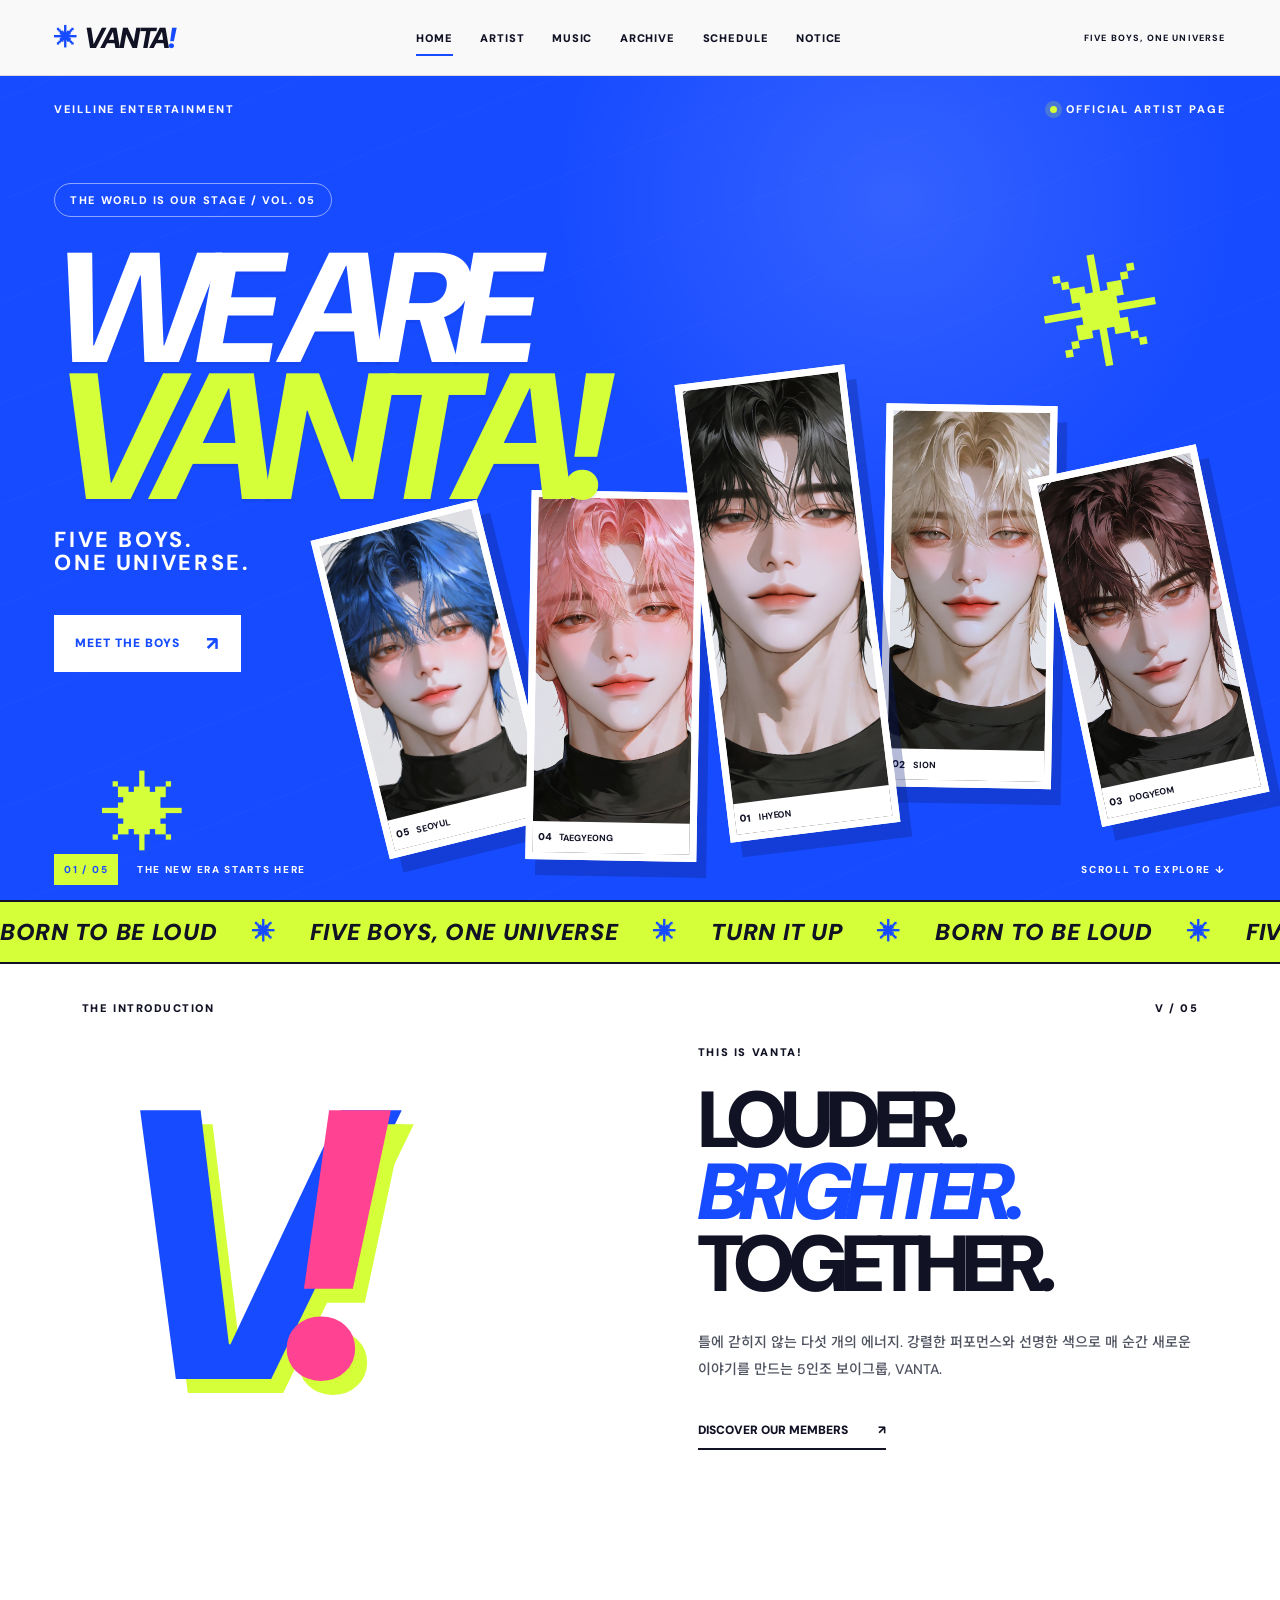
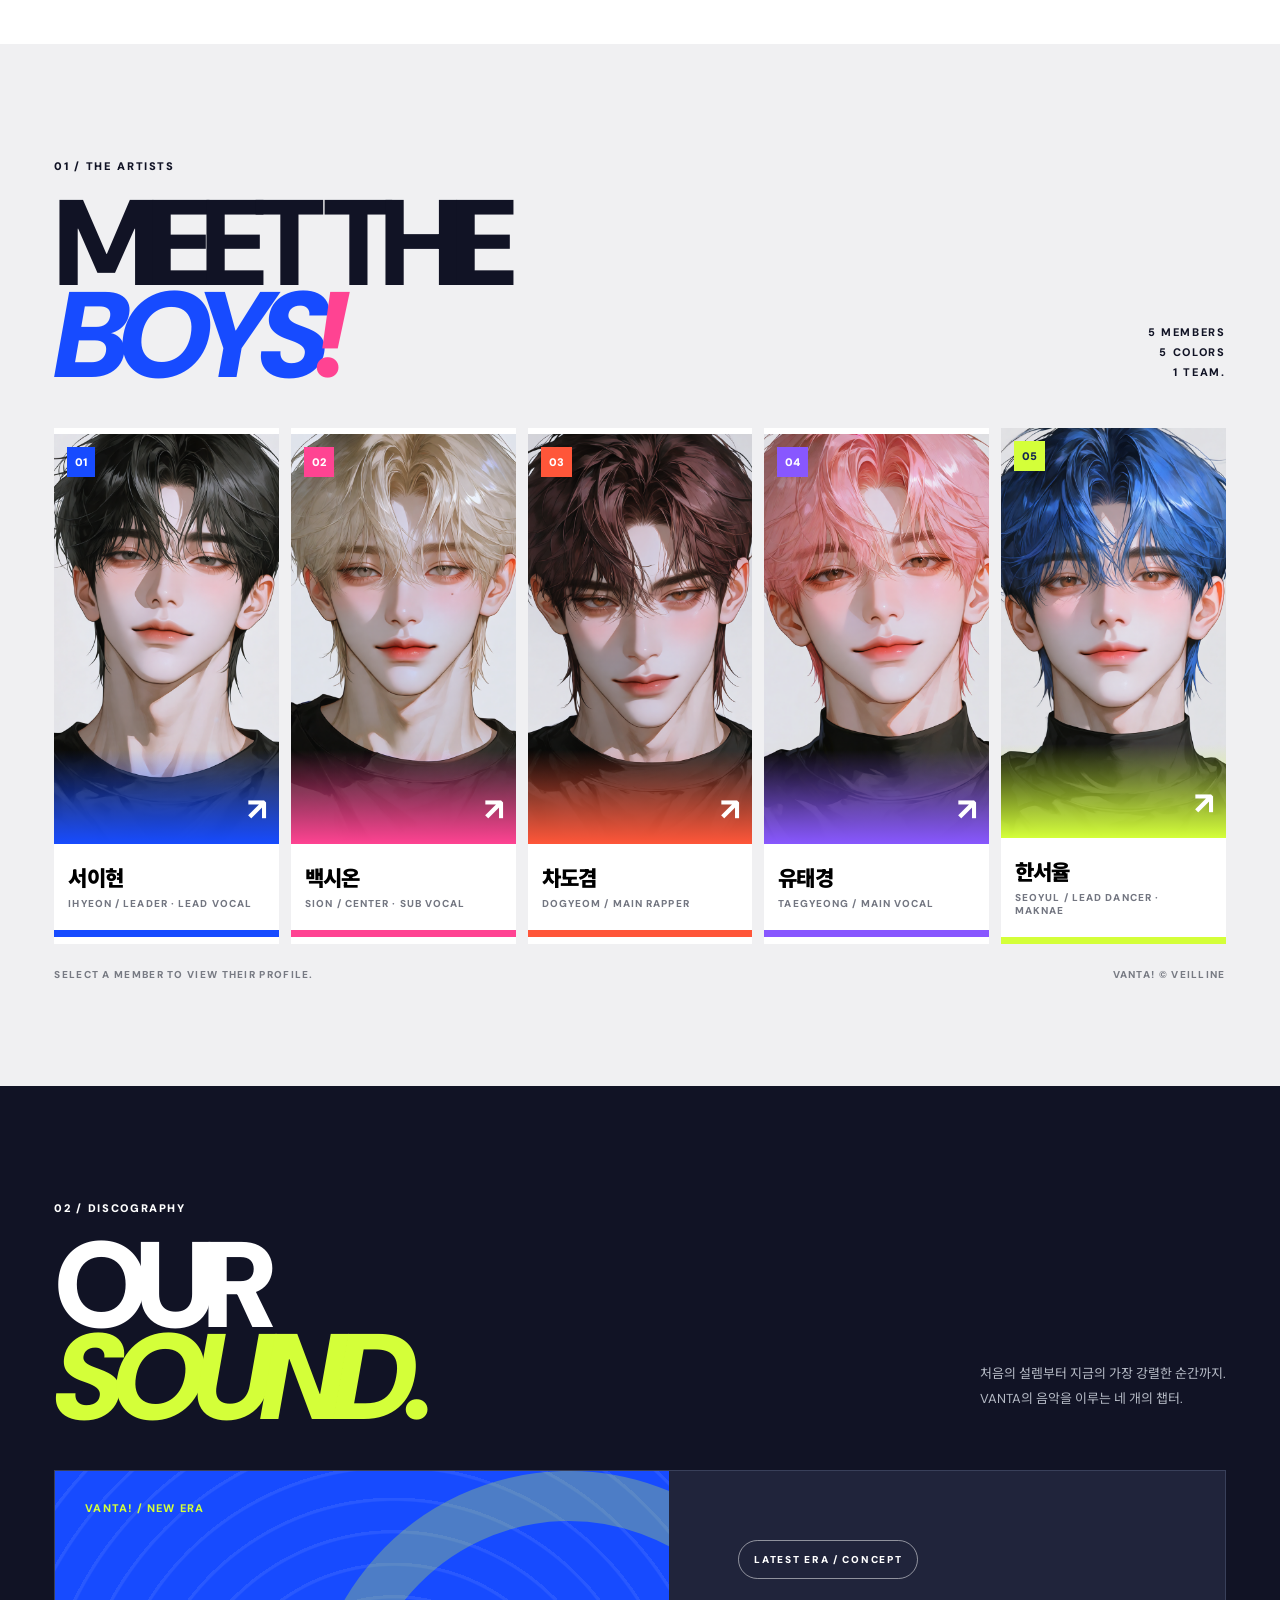
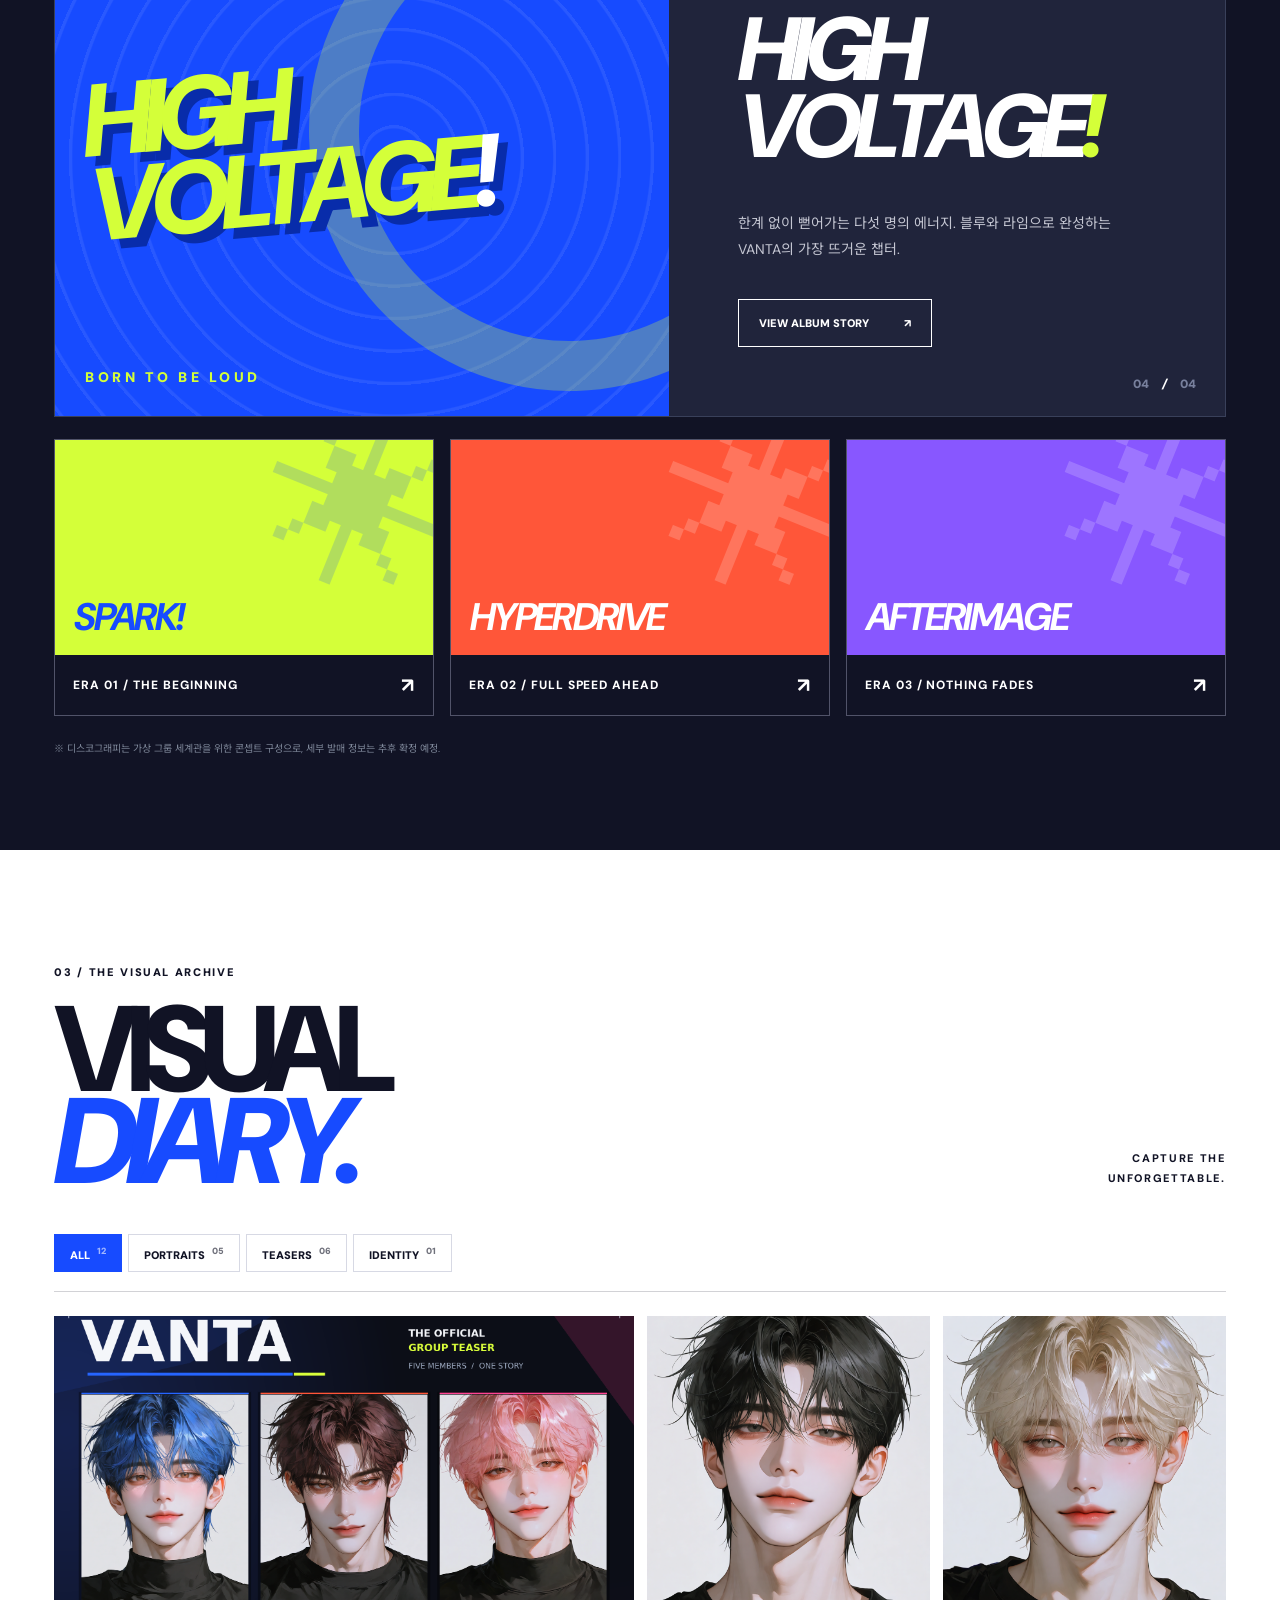
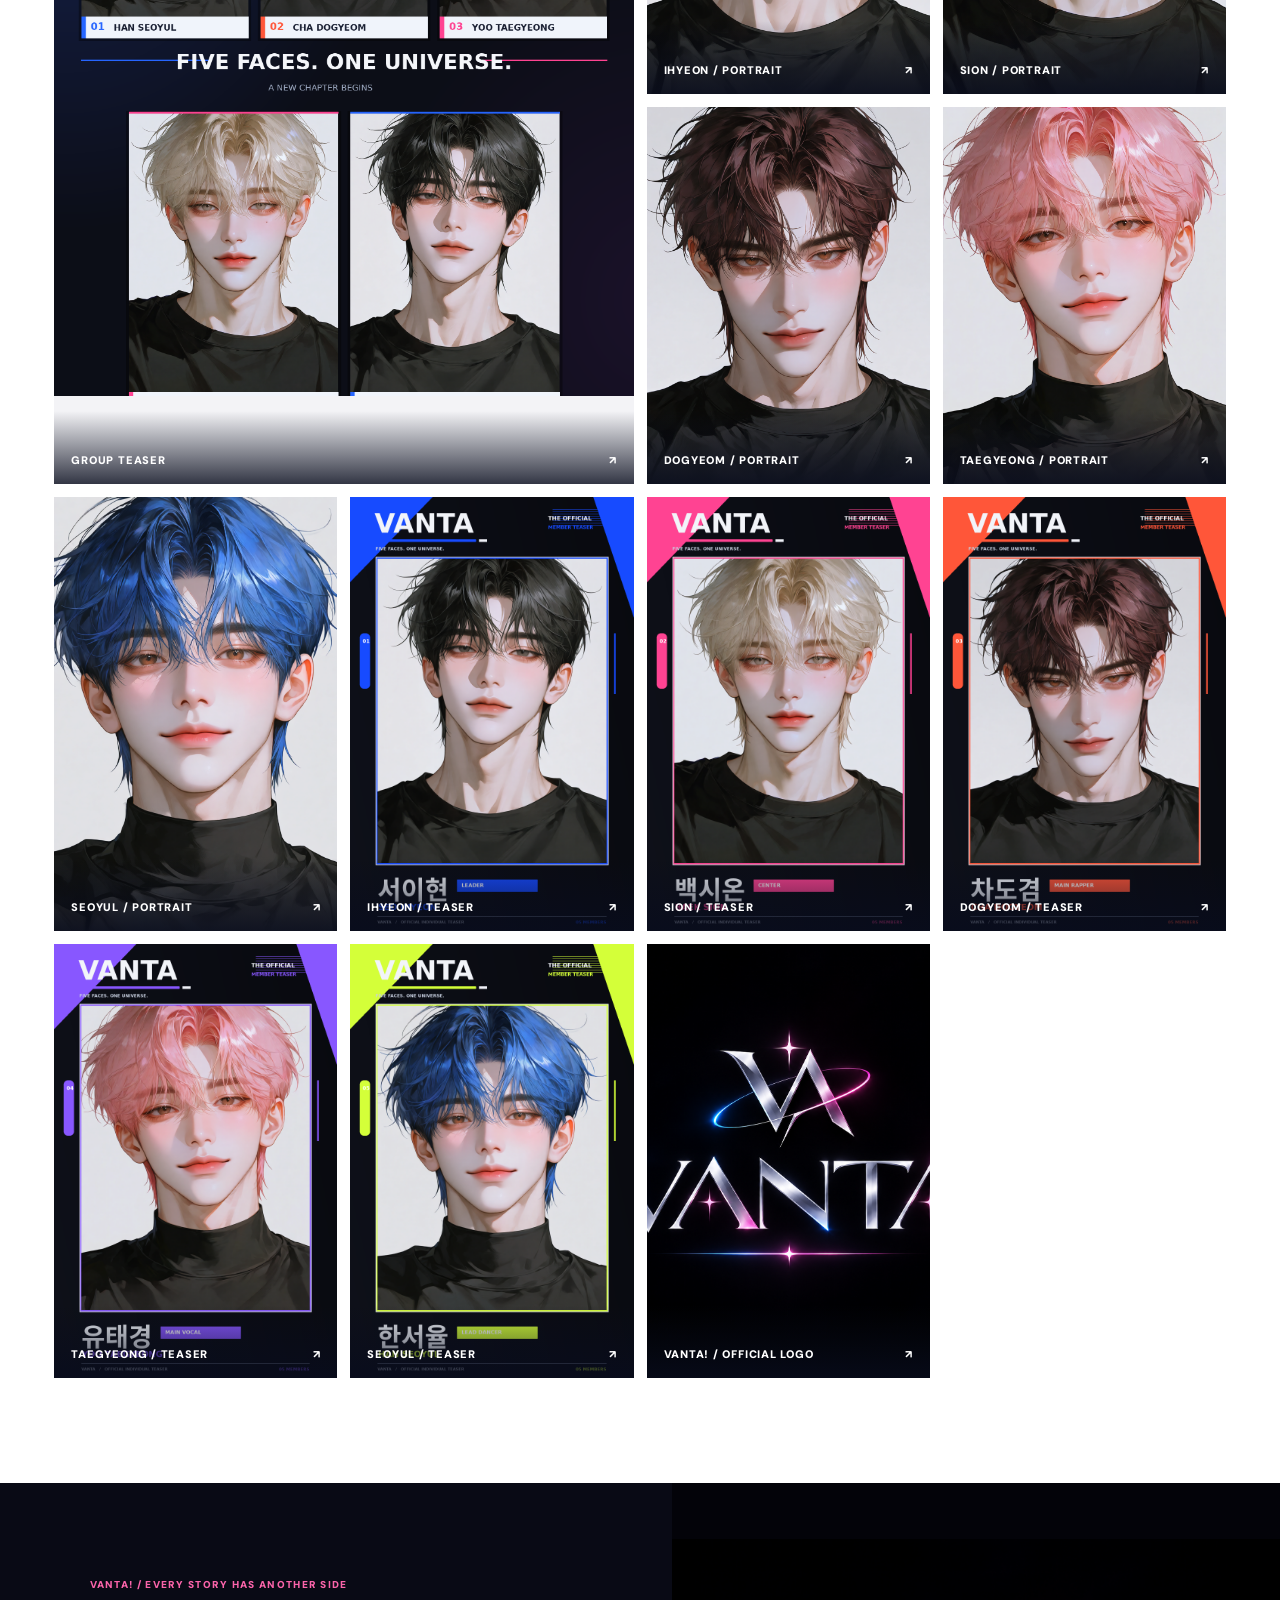
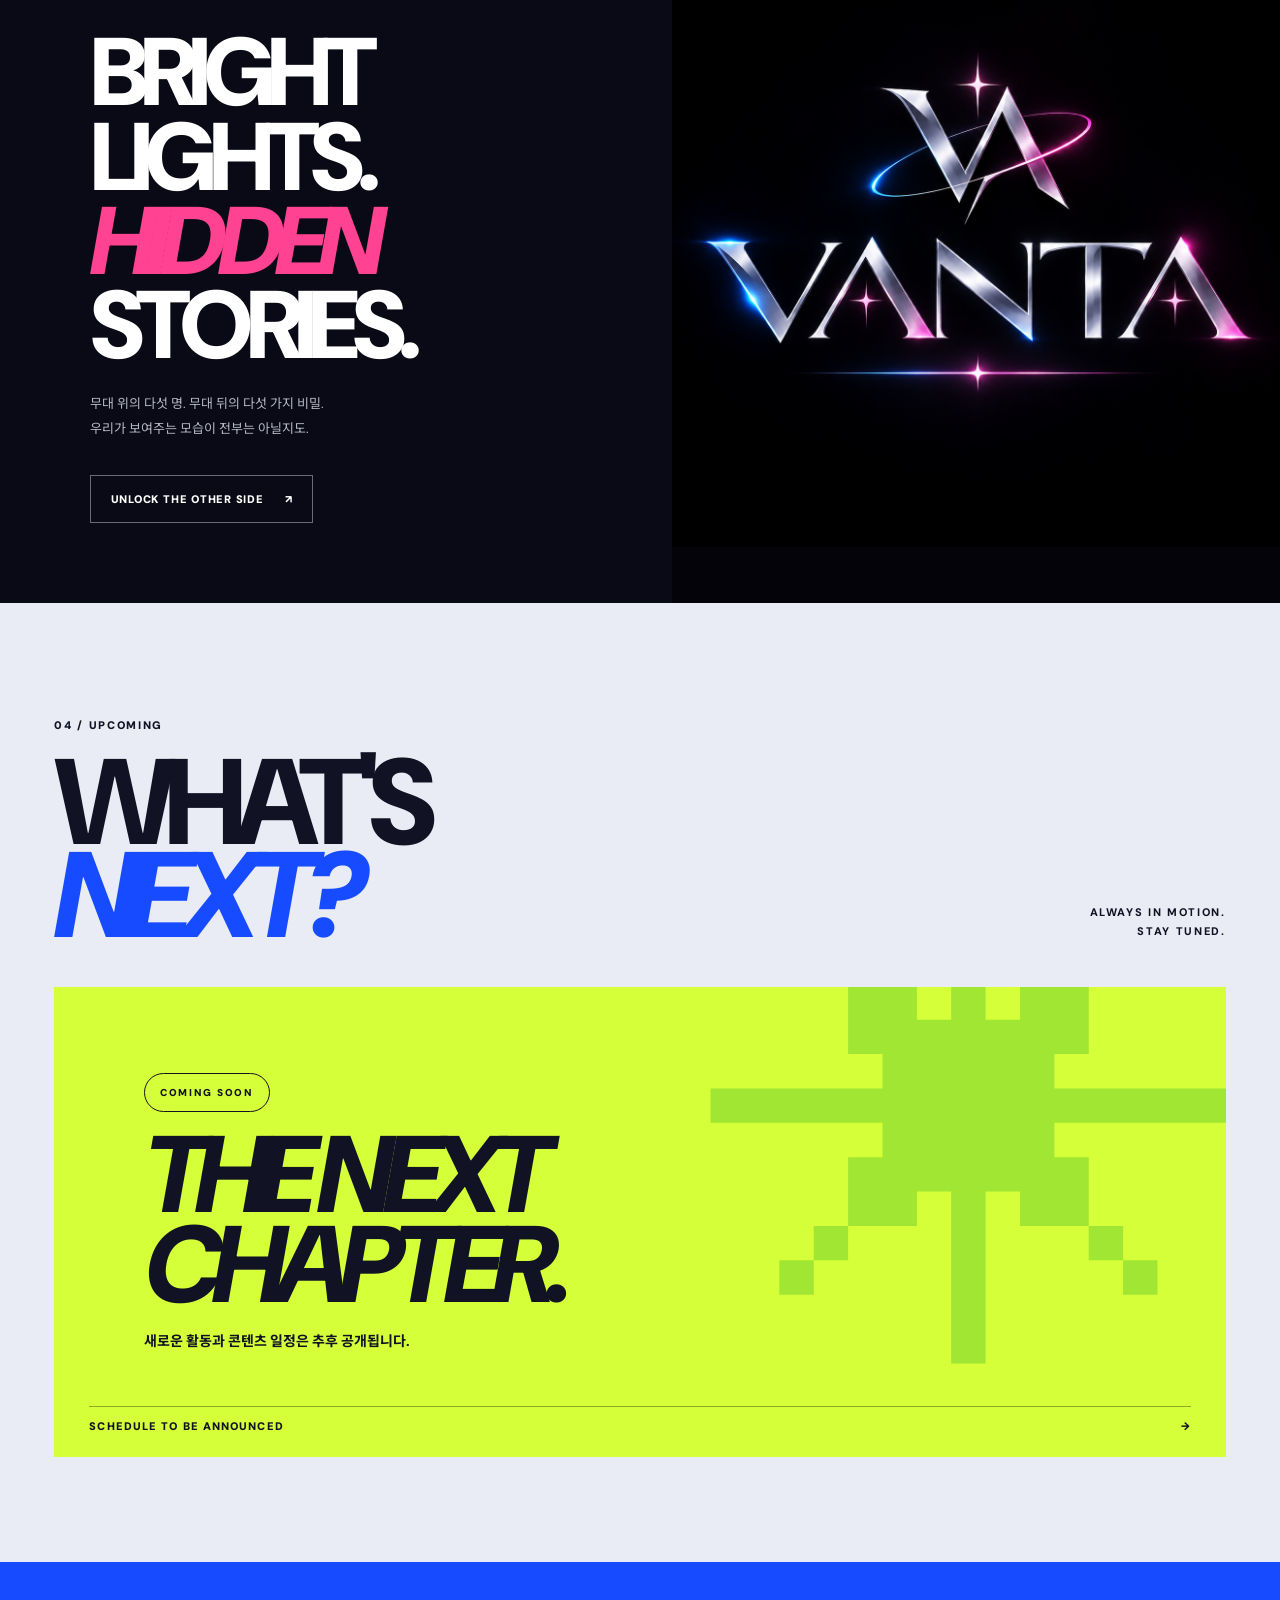
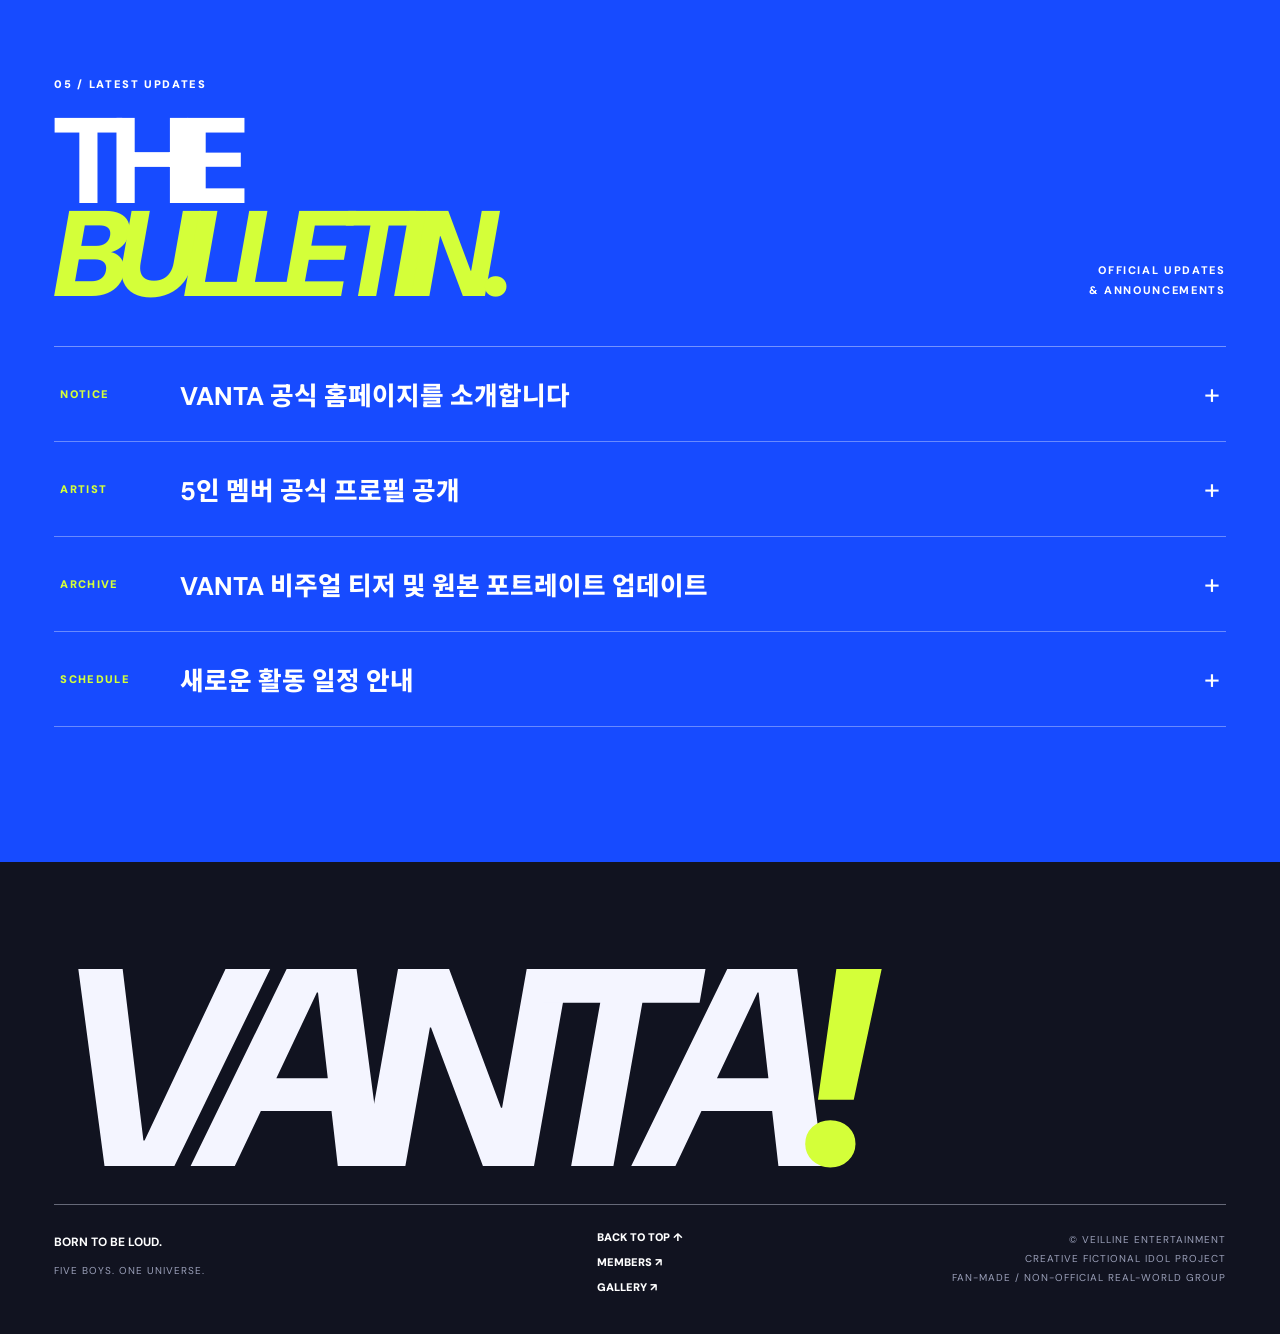
==== index.html @ 96f6f854 "Add files via upload" ====
<!doctype html>
<html lang="ko">
<head>
  <meta charset="utf-8" />
  <meta name="viewport" content="width=device-width,initial-scale=1" />
  <meta name="theme-color" content="#164cff" />
  <meta name="description" content="VANTA! — Five boys, one universe. 다섯 멤버의 공식 프로필, 뮤직, 아카이브를 만나는 가상 보이그룹 공식 사이트." />
  <meta property="og:title" content="VANTA! — OFFICIAL WEBSITE" />
  <meta property="og:description" content="FIVE BOYS. ONE UNIVERSE. VANTA! 공식 프로젝트 사이트" />
  <meta property="og:type" content="website" />
  <title>VANTA! — OFFICIAL WEBSITE</title>
  <link rel="icon" href="assets/vanta-original-logo.png" type="image/png" />
  <link rel="preconnect" href="https://fonts.googleapis.com" />
  <link rel="preconnect" href="https://fonts.gstatic.com" crossorigin />
  <link href="https://fonts.googleapis.com/css2?family=DM+Sans:wght@400;500;600;700;800;900&family=Noto+Sans+KR:wght@400;500;600;700;800;900&display=swap" rel="stylesheet" />
  <link rel="stylesheet" href="style.css" />
  <script src="app.js" defer></script>
</head>
<body>
  <a class="skip-link" href="#main">본문 바로가기</a>
  <div class="loading-cover" aria-hidden="true"><span>VANTA<span class="bang">!</span></span></div>
  <header class="site-header" id="siteHeader">
    <a href="#home" class="brand" aria-label="VANTA 홈페이지"><span class="brand-icon">✳</span>VANTA<span>!</span></a>
    <nav class="desktop-nav" aria-label="메인 메뉴">
      <a href="#home" class="is-active">HOME</a><a href="#artist">ARTIST</a><a href="#music">MUSIC</a><a href="#archive">ARCHIVE</a><a href="#schedule">SCHEDULE</a><a href="#notice">NOTICE</a>
    </nav>
    <div class="header-right"><span class="header-caption">FIVE BOYS, ONE UNIVERSE</span><button class="menu-trigger" id="menuTrigger" type="button" aria-expanded="false" aria-label="메뉴 열기"><span></span><span></span></button></div>
  </header>
  <div class="mobile-menu" id="mobileMenu" aria-hidden="true"><nav aria-label="모바일 메뉴"><a href="#home">01 HOME</a><a href="#artist">02 ARTIST</a><a href="#music">03 MUSIC</a><a href="#archive">04 ARCHIVE</a><a href="#schedule">05 SCHEDULE</a><a href="#notice">06 NOTICE</a></nav><small>VANTA! / OFFICIAL PROJECT</small></div>

  <main id="main">
    <section id="home" class="hero section-anchor">
      <div class="hero-spark spark-1" aria-hidden="true">✳</div><div class="hero-spark spark-2" aria-hidden="true">✴</div>
      <div class="hero-topline"><span>VEILLINE ENTERTAINMENT</span><span class="hero-status"><i></i> OFFICIAL ARTIST PAGE</span></div>
      <div class="hero-intro"><div class="micro-label">THE WORLD IS OUR STAGE / VOL. 05</div><h1>WE ARE<br><em>VANTA!</em></h1><p>FIVE BOYS.<br>ONE UNIVERSE.</p><a class="hero-action" href="#artist">MEET THE BOYS <span aria-hidden="true">↗</span></a></div>
      <div class="hero-roster" aria-label="VANTA 다섯 명의 원본 캐릭터 초상화">
        <div class="hero-person hp-1"><img src="assets/han-seoyul.png" alt="한서율 — 일렉트릭 블루 머리" fetchpriority="high"/><span>05 <b>SEOYUL</b></span></div>
        <div class="hero-person hp-2"><img src="assets/yoo-taegyeong.png" alt="유태경 — 핑크 머리" fetchpriority="high"/><span>04 <b>TAEGYEONG</b></span></div>
        <div class="hero-person hp-3"><img src="assets/seo-ihyeon.png" alt="서이현 — 검은 머리" fetchpriority="high"/><span>01 <b>IHYEON</b></span></div>
        <div class="hero-person hp-4"><img src="assets/baek-sion.png" alt="백시온 — 금발 머리" fetchpriority="high"/><span>02 <b>SION</b></span></div>
        <div class="hero-person hp-5"><img src="assets/cha-dogyeom.png" alt="차도겸 — 버건디 머리" fetchpriority="high"/><span>03 <b>DOGYEOM</b></span></div>
      </div>
      <div class="hero-bottom"><span><strong>01 / 05</strong> THE NEW ERA STARTS HERE</span><span>SCROLL TO EXPLORE ↓</span></div>
    </section>

    <div class="ticker" aria-label="그룹 슬로건"><div class="ticker-track" aria-hidden="true">BORN TO BE LOUD <span>✳</span> FIVE BOYS, ONE UNIVERSE <span>✳</span> TURN IT UP <span>✳</span> BORN TO BE LOUD <span>✳</span> FIVE BOYS, ONE UNIVERSE <span>✳</span> TURN IT UP <span>✳</span></div></div>

    <section class="identity-block" aria-label="그룹 소개"><div class="section-index">THE INTRODUCTION <span>V / 05</span></div><div class="identity-content"><div class="identity-icon">V<span>!</span></div><div><div class="eyebrow">THIS IS VANTA!</div><h2>LOUDER.<br><i>BRIGHTER.</i><br>TOGETHER.</h2><p>틀에 갇히지 않는 다섯 개의 에너지. 강렬한 퍼포먼스와 선명한 색으로 매 순간 새로운 이야기를 만드는 5인조 보이그룹, VANTA.</p><a href="#artist" class="text-link">DISCOVER OUR MEMBERS <span>↗</span></a></div></div></section>

    <section id="artist" class="artist section-anchor"><div class="section-head"><div><div class="eyebrow">01 / THE ARTISTS</div><h2>MEET THE<br><em>BOYS<span>!</span></em></h2></div><div class="section-side">5 MEMBERS<br>5 COLORS<br>1 TEAM.</div></div>
      <div class="member-grid" id="memberGrid"></div>
      <div class="artist-footer"><span>SELECT A MEMBER TO VIEW THEIR PROFILE.</span><span>VANTA! © VEILLINE</span></div>
    </section>

    <section id="music" class="music section-anchor"><div class="section-head light"><div><div class="eyebrow">02 / DISCOGRAPHY</div><h2>OUR<br><em>SOUND.</em></h2></div><p class="section-copy">처음의 설렘부터 지금의 가장 강렬한 순간까지.<br>VANTA의 음악을 이루는 네 개의 챕터.</p></div>
      <div class="release-feature"><div class="release-art"><div class="cover-corner">VANTA! / NEW ERA</div><div class="vinyl-ring" aria-hidden="true"></div><strong>HIGH<br>VOLTAGE<span>!</span></strong><small>BORN TO BE LOUD</small></div><div class="release-description"><span class="capsule">LATEST ERA / CONCEPT</span><h3>HIGH<br>VOLTAGE<span>!</span></h3><p>한계 없이 뻗어가는 다섯 명의 에너지. 블루와 라임으로 완성하는 VANTA의 가장 뜨거운 챕터.</p><button type="button" class="outlined-button" data-album="highvoltage">VIEW ALBUM STORY <span>↗</span></button><div class="release-num">04 <i>/</i> 04</div></div></div>
      <div class="music-grid" id="musicGrid"></div>
      <p class="development-note">※ 디스코그래피는 가상 그룹 세계관을 위한 콘셉트 구성으로, 세부 발매 정보는 추후 확정 예정.</p>
    </section>

    <section id="archive" class="archive section-anchor"><div class="section-head"><div><div class="eyebrow">03 / THE VISUAL ARCHIVE</div><h2>VISUAL<br><em>DIARY.</em></h2></div><div class="section-side">CAPTURE THE<br>UNFORGETTABLE.</div></div>
      <div class="filter-bar" role="group" aria-label="사진 종류 선택"><button class="filter active" type="button" data-filter="all" aria-pressed="true">ALL <sup>12</sup></button><button class="filter" type="button" data-filter="portrait" aria-pressed="false">PORTRAITS <sup>05</sup></button><button class="filter" type="button" data-filter="teaser" aria-pressed="false">TEASERS <sup>06</sup></button><button class="filter" type="button" data-filter="logo" aria-pressed="false">IDENTITY <sup>01</sup></button></div>
      <div class="gallery" id="gallery"></div>
    </section>

    <section class="interlude"><div class="interlude-content"><div class="interlude-label">VANTA! / EVERY STORY HAS ANOTHER SIDE</div><h2>BRIGHT<br>LIGHTS.<br><i>HIDDEN</i><br>STORIES.</h2><p>무대 위의 다섯 명. 무대 뒤의 다섯 가지 비밀.<br>우리가 보여주는 모습이 전부는 아닐지도.</p><button class="interlude-reveal" id="secretButton" type="button" aria-expanded="false">UNLOCK THE OTHER SIDE <span>↗</span></button><p class="secret-message" id="secretMessage" hidden>47 SECONDS. FIVE STORIES. ONE NIGHT THAT NEVER DISAPPEARED.</p></div><div class="interlude-logo"><img src="assets/vanta-original-logo.png" alt="VANTA 공식 크롬 네온 로고" loading="lazy"/></div></section>

    <section id="schedule" class="schedule section-anchor"><div class="section-head"><div><div class="eyebrow">04 / UPCOMING</div><h2>WHAT'S<br><em>NEXT?</em></h2></div><div class="section-side">ALWAYS IN MOTION.<br>STAY TUNED.</div></div><div class="schedule-banner"><div class="schedule-circle">✳</div><div><span class="capsule dark">COMING SOON</span><h3>THE NEXT<br>CHAPTER.</h3><p>새로운 활동과 콘텐츠 일정은 추후 공개됩니다.</p></div><div class="schedule-bottom">SCHEDULE TO BE ANNOUNCED <span>→</span></div></div></section>

    <section id="notice" class="notice section-anchor"><div class="section-head light"><div><div class="eyebrow">05 / LATEST UPDATES</div><h2>THE<br><em>BULLETIN.</em></h2></div><div class="section-side">OFFICIAL UPDATES<br>& ANNOUNCEMENTS</div></div><div class="notice-list" id="noticeList"></div></section>
  </main>
  <footer class="footer"><div class="footer-big">VANTA<span>!</span></div><div class="footer-cols"><div><strong>BORN TO BE LOUD.</strong><p>FIVE BOYS. ONE UNIVERSE.</p></div><div class="footer-links"><a href="#home">BACK TO TOP ↑</a><a href="#artist">MEMBERS ↗</a><a href="#archive">GALLERY ↗</a></div><div class="footer-legal">© VEILLINE ENTERTAINMENT<br>CREATIVE FICTIONAL IDOL PROJECT<br>FAN-MADE / NON-OFFICIAL REAL-WORLD GROUP</div></div></footer>

  <div class="overlay" id="overlay" hidden><div class="overlay-shade" data-close></div><div class="overlay-panel" role="dialog" aria-modal="true" aria-labelledby="dialogTitle"><button type="button" class="close-dialog" id="closeDialog" aria-label="닫기">✕</button><div id="dialogContent"></div></div></div>
</body>
</html>
---- style.css ----
:root{--blue:#174bff;--lime:#d4ff39;--ink:#111325;--cream:#f7f8f7;--soft:#e9eaf0;--pink:#ff4392;--line:rgba(19,20,41,.19);--font:'DM Sans','Noto Sans KR',sans-serif}*{box-sizing:border-box}html{scroll-behavior:smooth}body{margin:0;color:var(--ink);background:var(--cream);font-family:var(--font);-webkit-font-smoothing:antialiased}body.lock-scroll{overflow:hidden}button,a{font:inherit}a{color:inherit;text-decoration:none}button{cursor:pointer}img{display:block;max-width:100%}button:focus-visible,a:focus-visible{outline:3px solid var(--pink);outline-offset:4px}.skip-link{position:absolute;top:-5rem;left:1rem;background:white;z-index:200;padding:1rem}.skip-link:focus{top:1rem}.section-anchor{scroll-margin-top:84px}.loading-cover{position:fixed;inset:0;background:var(--blue);z-index:200;display:grid;place-items:center;color:white;animation:loadOut .7s .35s ease both;pointer-events:none}.loading-cover>span{font-size:clamp(4rem,13vw,10rem);font-style:italic;font-weight:900;letter-spacing:-.09em}.bang{color:var(--lime)}@keyframes loadOut{to{opacity:0;visibility:hidden}}.site-header{height:76px;position:fixed;z-index:90;top:0;left:0;right:0;display:flex;justify-content:space-between;align-items:center;padding:0 max(30px,4.25vw);background:rgba(248,249,248,.95);backdrop-filter:blur(18px);border-bottom:1px solid rgba(10,10,28,.12);transition:background .25s}.brand{font-size:29px;font-weight:900;font-style:italic;letter-spacing:-.09em;display:flex;align-items:center}.brand>span:last-child{color:var(--blue)}.brand-icon{font-size:23px;font-style:normal;letter-spacing:0;color:var(--blue);margin-right:7px}.desktop-nav{display:flex;align-items:center;gap:clamp(17px,2.15vw,34px)}.desktop-nav a{position:relative;font-size:11px;font-weight:900;letter-spacing:.08em}.desktop-nav a:after{content:'';position:absolute;bottom:-11px;left:0;right:100%;height:2px;background:var(--blue);transition:right .22s}.desktop-nav a:hover:after,.desktop-nav a.is-active:after{right:0}.header-right{display:flex;align-items:center;gap:22px}.header-caption{font-size:9px;letter-spacing:.13em;font-weight:800}.menu-trigger{display:none;width:42px;height:42px;border:1px solid var(--ink);background:transparent;align-items:center;justify-content:center;flex-direction:column;gap:6px;z-index:100}.menu-trigger span{width:20px;height:2px;background:var(--ink)}.mobile-menu{position:fixed;z-index:85;inset:76px 0 0;background:var(--lime);padding:8vh 7vw;display:flex;flex-direction:column;justify-content:space-between;transform:translateY(-120%);transition:transform .35s;pointer-events:none}.mobile-menu.is-open{transform:translateY(0);pointer-events:auto}.mobile-menu nav{display:grid;gap:9px}.mobile-menu nav a{font-size:clamp(27px,7vw,60px);font-weight:900;font-style:italic;letter-spacing:-.07em}.mobile-menu small{font-weight:800;letter-spacing:.18em}.hero{margin-top:76px;background:var(--blue);position:relative;min-height:790px;height:calc(100svh - 76px);max-height:1050px;overflow:hidden;color:white;padding:26px max(32px,4.25vw) 25px;isolation:isolate}.hero:before{content:'';position:absolute;inset:0;background-image:radial-gradient(circle at 70% 15%,rgba(255,255,255,.13),transparent 30%),repeating-linear-gradient(-22deg,transparent,transparent 93px,rgba(255,255,255,.035) 94px);pointer-events:none}.hero-topline,.hero-bottom{position:relative;z-index:10;display:flex;align-items:center;justify-content:space-between;font-size:11px;font-weight:800;letter-spacing:.17em}.hero-status{display:flex;align-items:center;gap:9px}.hero-status i{width:7px;height:7px;border-radius:50%;background:var(--lime);box-shadow:0 0 0 5px rgba(213,255,57,.2)}.hero-intro{position:absolute;z-index:7;left:max(32px,4.25vw);top:13%;width:60%;pointer-events:none}.micro-label{font-size:11px;letter-spacing:.14em;font-weight:800;border:1px solid rgba(255,255,255,.5);display:inline-block;padding:9px 15px;border-radius:30px}.hero h1{font-size:clamp(86px,12.2vw,204px);line-height:.77;letter-spacing:-.095em;font-weight:900;font-style:italic;margin:32px 0 14px;white-space:nowrap;text-shadow:0 3px 1px rgba(9,22,72,.06)}.hero h1 em{font-style:italic;color:var(--lime);font-size:1.15em}.hero-intro>p{font-size:clamp(14px,1.7vw,22px);line-height:1.05;letter-spacing:.12em;font-weight:800}.hero-action{pointer-events:auto;display:inline-flex;align-items:center;gap:26px;background:white;color:var(--blue);padding:16px 21px;margin-top:18px;font-size:12px;letter-spacing:.08em;font-weight:900;transition:transform .2s}.hero-action:hover{transform:translateY(-4px)}.hero-action span{font-size:19px}.hero-roster{position:absolute;right:4%;bottom:8%;width:min(69%,1020px);height:min(56%,530px);display:grid;grid-template-columns:repeat(5,1fr);align-items:end;gap:clamp(4px,.55vw,11px);z-index:4;transform:rotate(-5deg)}.hero-person{height:82%;position:relative;overflow:hidden;box-shadow:10px 16px 0 rgba(11,32,121,.3);border:clamp(4px,.55vw,10px) solid white;background:white;transition:transform .24s;cursor:pointer}.hero-person:hover{transform:translateY(-15px) rotate(0deg)!important;z-index:5}.hero-person img{width:100%;height:100%;object-fit:cover;object-position:center 26%}.hero-person>span{position:absolute;bottom:0;left:0;right:0;background:#fff;color:var(--ink);display:flex;align-items:baseline;gap:8px;font-size:10px;font-weight:900;padding:9px 5px;letter-spacing:-.01em}.hero-person>span b{font-size:clamp(7px,.7vw,12px)}.hp-1{height:71%;transform:rotate(-9deg) translateY(-7%)}.hp-2{height:80%;transform:rotate(6deg) translateY(3%)}.hp-3{height:100%;transform:rotate(-2deg);z-index:2}.hp-4{height:83%;transform:rotate(6deg) translateY(-8%)}.hp-5{height:77%;transform:rotate(-7deg) translateY(3%)}.hero-spark{position:absolute;color:var(--lime);font-size:120px;z-index:2;line-height:1}.spark-1{top:22%;right:9%;transform:rotate(-10deg)}.spark-2{bottom:5%;left:8%;font-size:85px}.hero-bottom{position:absolute;bottom:24px;left:max(32px,4.25vw);right:max(32px,4.25vw);font-size:10px}.hero-bottom strong{background:var(--lime);color:var(--blue);padding:9px 10px;margin-right:15px}.ticker{background:var(--lime);overflow:hidden;border-block:2px solid var(--ink);padding:15px 0}.ticker-track{white-space:nowrap;width:max-content;font-style:italic;font-size:23px;font-weight:900;letter-spacing:.03em;animation:roll 28s linear infinite}.ticker-track span{color:var(--blue);padding:0 28px;font-style:normal}@keyframes roll{to{transform:translateX(-50%)}}.section-index{display:flex;justify-content:space-between;font-size:11px;font-weight:900;letter-spacing:.14em}.identity-block{padding:37px max(32px,6.4vw) 95px;min-height:680px;background:#fff}.identity-content{display:grid;grid-template-columns:1fr 1fr;align-items:center;gap:9vw;margin-top:30px}.identity-icon{font-size:clamp(160px,30vw,460px);font-weight:900;font-style:italic;letter-spacing:-.23em;color:var(--blue);line-height:1;white-space:nowrap;text-shadow:12px 14px 0 var(--lime);padding-left:2vw}.identity-icon span{color:var(--pink)}.eyebrow{font-size:11px;letter-spacing:.15em;font-weight:900;margin-bottom:25px}.identity-content h2{font-size:clamp(46px,6.2vw,110px);line-height:.91;letter-spacing:-.09em;font-weight:900;margin:0 0 28px}.identity-content h2 i{color:var(--blue)}.identity-content p{max-width:520px;line-height:1.95;font-size:14px;font-weight:500;color:#4f5360}.text-link{display:inline-flex;gap:30px;margin-top:25px;font-size:12px;font-weight:900;padding-bottom:10px;border-bottom:2px solid var(--ink)}.section-head{display:flex;justify-content:space-between;align-items:end;padding-bottom:45px;gap:40px}.section-head h2{margin:0;font-size:clamp(67px,9.5vw,150px);font-weight:900;line-height:.76;letter-spacing:-.1em}.section-head h2 em{font-style:italic;color:var(--blue)}.section-head h2 span{color:var(--pink)}.section-side{text-align:right;font-size:11px;font-weight:800;letter-spacing:.15em;line-height:1.8}.artist,.archive,.schedule{padding:115px max(32px,4.25vw) 105px}.artist{background:#f0f0f2}.member-grid{display:grid;grid-template-columns:repeat(5,minmax(0,1fr));gap:12px}.member-card{display:block;width:100%;text-align:left;padding:0;border:0;background:#fff;transition:transform .25s,box-shadow .25s;overflow:hidden;position:relative}.member-card:hover{transform:translateY(-9px);box-shadow:10px 15px 0 var(--member-color)}.member-image{position:relative;height:clamp(235px,34vw,410px);overflow:hidden;background:#e5e6ea}.member-image img{width:100%;height:100%;object-fit:cover;object-position:center 20%;transition:transform .35s;filter:saturate(1.03)}.member-card:hover img{transform:scale(1.06)}.member-image:after{content:'';position:absolute;bottom:0;left:0;right:0;height:23%;background:linear-gradient(transparent,var(--member-color))}.member-number{position:absolute;top:13px;left:13px;z-index:2;background:var(--member-color);padding:8px;color:#fff;font-weight:900;font-size:11px}.member-card[data-id=seoyul] .member-number{color:#142752}.member-arrow{position:absolute;right:12px;bottom:14px;z-index:2;color:#fff;font-size:31px;font-weight:900}.member-details{padding:18px 14px 20px}.member-details h3{font-weight:900;font-size:clamp(17px,1.65vw,25px);letter-spacing:-.04em;margin:0 0 4px}.member-details p{margin:0;font-size:10px;letter-spacing:.11em;font-weight:800;color:#737681}.member-strip{height:7px;background:var(--member-color)}.artist-footer{display:flex;justify-content:space-between;margin-top:24px;font-size:10px;letter-spacing:.13em;font-weight:800;color:#777a83}.music{background:var(--ink);color:#fff;padding:115px max(32px,4.25vw) 95px}.section-head.light h2 em{color:var(--lime)}.section-copy{max-width:350px;color:#b5bac5;font-size:13px;line-height:1.9}.release-feature{min-height:520px;display:grid;grid-template-columns:1.05fr .95fr;background:#20243b;border:1px solid #39405a}.release-art{position:relative;overflow:hidden;background:var(--blue);padding:30px;color:var(--lime);display:flex;flex-direction:column;justify-content:space-between;min-height:540px}.release-art:before{content:'';position:absolute;inset:0;background:repeating-radial-gradient(circle at 54% 52%,transparent 0,transparent 22px,rgba(255,255,255,.08) 23px,rgba(255,255,255,.08) 25px);transform:scale(1.3)}.cover-corner{z-index:2;font-size:11px;font-weight:800;letter-spacing:.1em}.release-art strong{position:relative;z-index:2;font-size:clamp(65px,8vw,145px);line-height:.82;letter-spacing:-.1em;font-weight:900;font-style:italic;text-shadow:9px 10px 0 #082caa;transform:rotate(-5deg)}.release-art strong span{color:#fff}.release-art small{position:relative;z-index:2;font-size:14px;font-weight:900;letter-spacing:.25em}.vinyl-ring{position:absolute;width:520px;height:520px;border:50px solid rgba(214,255,53,.28);border-radius:50%;right:-160px;top:0;transform:rotate(20deg)}.release-description{position:relative;display:flex;flex-direction:column;align-items:start;justify-content:center;padding:clamp(32px,5.4vw,85px)}.capsule{font-weight:900;letter-spacing:.17em;font-size:10px;border:1px solid rgba(255,255,255,.5);padding:12px 15px;border-radius:30px}.release-description h3{font-size:clamp(60px,7vw,118px);line-height:.86;letter-spacing:-.09em;font-weight:900;font-style:italic;margin:32px 0}.release-description h3 span{color:var(--lime)}.release-description p{max-width:440px;font-size:14px;color:#c4c6d2;line-height:1.85}.outlined-button{border:1px solid white;background:transparent;color:white;display:flex;justify-content:space-between;align-items:center;gap:35px;font-size:11px;font-weight:900;padding:16px 20px;margin-top:22px}.outlined-button:hover{background:white;color:var(--ink)}.release-num{position:absolute;bottom:24px;right:29px;color:#78809d;font-weight:900;font-size:12px}.release-num i{color:white;padding:0 10px}.music-grid{display:grid;grid-template-columns:repeat(3,1fr);gap:16px;margin-top:22px}.album-item{border:1px solid #515369;background:transparent;color:white;text-align:left;padding:0;transition:transform .2s}.album-item:hover{transform:translateY(-5px)}.album-art{height:215px;position:relative;display:flex;align-items:end;padding:19px;overflow:hidden;background:var(--album-bg);color:var(--album-fg)}.album-art:after{content:'✳';position:absolute;right:-20px;top:-50px;font-size:190px;opacity:.18;transform:rotate(22deg)}.album-art strong{position:relative;z-index:2;font-size:clamp(28px,3vw,48px);letter-spacing:-.07em;line-height:.92;font-style:italic}.album-metadata{display:flex;justify-content:space-between;align-items:center;padding:17px 18px;font-size:12px;font-weight:800;letter-spacing:.08em}.album-metadata span{font-size:20px}.development-note{color:#7e8799;font-size:10px;margin:24px 0 0}.archive{background:#fff}.filter-bar{display:flex;gap:6px;border-bottom:1px solid var(--line);padding-bottom:19px;flex-wrap:wrap}.filter{border:1px solid #d7d9e4;background:transparent;color:var(--ink);padding:10px 15px;font-size:11px;font-weight:900}.filter.active,.filter:hover{background:var(--blue);color:white;border-color:var(--blue)}.filter sup{font-size:9px;opacity:.6;padding-left:4px}.gallery{display:grid;grid-template-columns:repeat(4,1fr);gap:13px;margin-top:24px}.gallery-card{background:#f3f3f6;border:0;text-align:left;padding:0;overflow:hidden;position:relative}.gallery-card.wide{grid-column:span 2;grid-row:span 2}.gallery-card figure{margin:0;height:100%;min-height:260px}.gallery-card img{width:100%;height:100%;min-height:260px;max-height:680px;object-fit:cover;object-position:center 25%;transition:transform .3s}.gallery-card:hover img{transform:scale(1.04)}.gallery-caption{position:absolute;bottom:0;left:0;right:0;background:linear-gradient(transparent,rgba(8,12,29,.82));color:#fff;padding:42px 17px 17px;display:flex;justify-content:space-between;align-items:end;font-size:11px;font-weight:900;letter-spacing:.07em}.gallery-card[hidden]{display:none!important}.interlude{background:#090a15;color:white;display:grid;grid-template-columns:1.05fr .95fr;min-height:660px;overflow:hidden}.interlude-content{padding:95px max(32px,7vw) 80px}.interlude-label{font-size:10px;letter-spacing:.13em;color:#fa64aa;font-weight:900}.interlude h2{font-size:clamp(58px,7.5vw,122px);line-height:.88;letter-spacing:-.09em;font-weight:900;margin:40px 0 23px}.interlude h2 i{color:var(--pink)}.interlude p{color:#b6b8c4;line-height:1.9;font-size:13px}.interlude-reveal{margin-top:21px;background:transparent;color:white;border:1px solid #6c6a79;padding:16px 20px;font-size:11px;font-weight:900;letter-spacing:.07em}.interlude-reveal:hover{background:var(--pink);border-color:var(--pink)}.interlude-reveal span{margin-left:17px}.secret-message{color:var(--lime)!important;font-weight:900;letter-spacing:.11em;margin-top:20px}.interlude-logo{display:flex;align-items:center;justify-content:center;overflow:hidden;background:#030309}.interlude-logo img{width:105%;height:100%;object-fit:contain}.schedule{background:#e9ecf4}.schedule-banner{background:var(--lime);min-height:470px;padding:54px clamp(30px,7vw,110px);display:flex;flex-direction:column;justify-content:center;position:relative;overflow:hidden}.schedule-circle{position:absolute;right:-35px;top:-120px;font-size:550px;color:#a1e632;line-height:1}.capsule.dark{border:1px solid var(--ink);color:var(--ink)}.schedule-banner h3{position:relative;font-size:clamp(65px,8.5vw,142px);font-style:italic;letter-spacing:-.1em;line-height:.82;margin:30px 0 20px;font-weight:900}.schedule-banner p{font-size:14px;font-weight:700}.schedule-bottom{position:absolute;bottom:24px;left:35px;right:35px;border-top:1px solid rgba(0,0,0,.34);padding-top:12px;display:flex;justify-content:space-between;font-size:11px;font-weight:900;letter-spacing:.1em}.notice{background:#174bff;color:white;padding:115px max(32px,4.25vw) 135px}.notice .section-head.light h2 em{color:var(--lime)}.notice-list{border-top:1px solid rgba(255,255,255,.4)}.notice-entry{border-bottom:1px solid rgba(255,255,255,.35)}.notice-toggle{background:none;border:0;color:white;width:100%;padding:28px 6px;text-align:left;display:grid;grid-template-columns:100px 1fr 30px;align-items:center;gap:20px}.notice-toggle>span:first-child{color:var(--lime);font-size:11px;font-weight:900;letter-spacing:.12em}.notice-toggle strong{font-size:clamp(16px,2vw,28px);font-weight:800}.notice-toggle b{font-size:29px;font-weight:400;text-align:right;transition:transform .3s}.notice-entry.is-open .notice-toggle b{transform:rotate(45deg)}.notice-detail{max-width:720px;line-height:2;font-size:13px;color:#e5eaff;padding:0 20px 27px 120px}.notice-detail[hidden]{display:none}.footer{background:#111320;color:white;padding:75px max(32px,4.25vw) 40px}.footer-big{font-size:clamp(125px,22vw,380px);line-height:.95;font-style:italic;letter-spacing:-.12em;font-weight:900;color:#f4f5ff}.footer-big span{color:var(--lime)}.footer-cols{display:grid;grid-template-columns:1.5fr .75fr 1fr;gap:25px;border-top:1px solid #666978;padding-top:25px}.footer-cols strong{font-size:12px}.footer-cols p,.footer-legal{font-size:10px;letter-spacing:.1em;color:#9ba0b9;line-height:1.9}.footer-links{display:grid;gap:11px;font-size:11px;font-weight:900}.footer-legal{text-align:right}.overlay{position:fixed;inset:0;z-index:150;display:grid;place-items:center;padding:18px}.overlay[hidden]{display:none}.overlay-shade{position:absolute;inset:0;background:rgba(5,7,15,.8);backdrop-filter:blur(10px)}.overlay-panel{position:relative;width:min(1060px,100%);max-height:min(90vh,1000px);background:#fff;overflow:auto;box-shadow:0 35px 100px rgba(0,0,0,.5)}.close-dialog{position:sticky;z-index:15;top:14px;left:calc(100% - 60px);margin:14px 14px -60px auto;width:44px;height:44px;background:var(--lime);border:none;font-size:20px;font-weight:900;display:block}.profile-dialog{display:grid;grid-template-columns:47% 53%;min-height:690px}.profile-visual{position:relative;background:var(--member-color);overflow:hidden;min-height:520px}.profile-visual img{width:100%;height:100%;object-fit:cover;object-position:center 18%}.profile-visual>span{position:absolute;bottom:0;left:0;right:0;padding:55px 22px 22px;background:linear-gradient(transparent,rgba(0,0,0,.5));color:white;font-size:12px;font-weight:900;letter-spacing:.1em}.profile-text{padding:86px clamp(24px,4.7vw,72px) 50px;display:flex;flex-direction:column}.profile-text .eyebrow{color:var(--member-color)}.profile-text h2{margin:0;font-size:clamp(45px,6vw,90px);font-weight:900;line-height:.95;letter-spacing:-.09em}.profile-text h2 em{font-style:normal;color:var(--member-color)}.profile-text h3{font-size:16px;font-weight:900;letter-spacing:.1em}.profile-role{margin:16px 0 28px;font-size:11px;letter-spacing:.12em;font-weight:900}.profile-description{line-height:2;font-size:14px;color:#5c5c69}.profile-tags{display:flex;gap:8px;flex-wrap:wrap;margin-top:20px}.profile-tags span{border:1px solid #d4d7e0;padding:9px 12px;font-size:11px;font-weight:700}.profile-color{display:flex;align-items:center;gap:15px;font-size:11px;font-weight:900;letter-spacing:.08em;margin:25px 0}.profile-swatch{height:26px;width:26px;background:var(--member-color);border-radius:50%}.profile-next{display:flex;gap:10px;margin-top:auto;padding-top:30px}.profile-next button{background:var(--ink);color:white;border:0;padding:15px 23px;font-weight:900;font-size:11px}.profile-next button:last-child{background:var(--member-color)}.profile-photo-link{color:var(--blue);font-size:12px;font-weight:900;margin-top:20px}.album-dialog{padding:75px clamp(25px,6vw,90px) 70px}.album-dialog .eyebrow{color:var(--blue)}.album-dialog h2{font-size:clamp(54px,8vw,115px);line-height:.9;letter-spacing:-.1em;margin:0 0 25px;font-weight:900;font-style:italic}.album-dialog p{font-size:15px;line-height:2;max-width:700px;color:#666}.album-dialog strong{display:block;font-size:11px;letter-spacing:.11em;margin-bottom:9px}.photo-dialog{padding:30px;background:#111320;color:white;text-align:center}.photo-dialog img{max-height:77vh;width:auto;max-width:100%;margin:auto;object-fit:contain}.photo-dialog p{margin:15px;font-size:12px;font-weight:900;letter-spacing:.12em}
@media(max-width:1250px){.header-caption{display:none}.hero-intro{top:15%}.hero-roster{right:3%;width:79%;height:47%}.member-grid{gap:8px}.member-details{padding:14px 8px}.member-details h3{font-size:19px}.release-art{min-height:490px}.gallery{grid-template-columns:repeat(3,1fr)}}
@media(max-width:900px){.desktop-nav{display:none}.menu-trigger{display:flex}.site-header{height:68px}.mobile-menu{top:68px}.hero{margin-top:68px;height:auto;min-height:960px;max-height:none}.hero-intro{top:11%;width:90%}.hero h1{font-size:clamp(80px,17vw,140px)}.hero-roster{width:90%;height:340px;right:5%;bottom:9%;transform:rotate(-3deg)}.hero-person{border-width:5px}.hero-bottom{bottom:16px}.identity-content{grid-template-columns:1fr 1fr;gap:2vw}.identity-block{min-height:520px;padding-bottom:75px}.identity-content h2{font-size:clamp(38px,7.5vw,70px)}.member-grid{grid-template-columns:repeat(3,1fr);gap:14px}.member-image{height:330px}.member-details{padding:16px}.member-details h3{font-size:23px}.release-feature{grid-template-columns:1fr 1fr}.release-art{min-height:480px}.release-description{padding:30px}.release-description h3{font-size:58px}.interlude{grid-template-columns:1fr}.interlude-logo{height:380px}.gallery{grid-template-columns:repeat(3,1fr)}.footer-big{font-size:23vw}}
@media(max-width:640px){.site-header{padding:0 18px}.hero{padding:17px 17px 25px;min-height:780px;height:calc(100svh - 68px);max-height:940px}.hero-topline,.hero-bottom{font-size:8px}.hero-status{display:none}.hero-intro{top:12%;left:22px;width:calc(100% - 44px)}.micro-label{font-size:8px;padding:7px 10px}.hero h1{font-size:clamp(67px,18vw,105px);margin:23px 0 14px}.hero-intro>p{font-size:16px;line-height:1.15}.hero-action{margin-top:10px;padding:13px 15px;font-size:10px}.hero-roster{width:112%;height:285px;right:-7%;bottom:12%;gap:3px;transform:rotate(-5deg)}.hero-person{border-width:3px;box-shadow:4px 8px 0 #0727ae}.hero-person>span{font-size:7px;gap:3px;padding:7px 2px}.hero-person>span b{font-size:6px}.spark-1{top:35%;right:2%;font-size:68px}.spark-2{bottom:2%;left:4%;font-size:55px}.hero-bottom{bottom:20px;left:17px;right:17px;letter-spacing:.08em}.hero-bottom span:last-child{display:none}.ticker{padding:12px 0}.ticker-track{font-size:18px}.identity-block{padding:30px 20px 70px;min-height:unset}.identity-content{grid-template-columns:1fr;gap:10px;margin-top:25px}.identity-icon{font-size:170px;text-align:center;padding:20px 0}.identity-content h2{font-size:70px}.identity-content p{font-size:13px}.artist,.music,.archive,.schedule,.notice{padding:75px 18px}.section-head{padding-bottom:30px;align-items:end}.section-head h2{font-size:clamp(55px,15vw,95px)}.section-side{font-size:8px}.eyebrow{font-size:9px;margin-bottom:19px}.member-grid{grid-template-columns:repeat(2,1fr);gap:10px}.member-card:nth-child(5){grid-column:auto}.member-image{height:265px}.member-details{padding:13px 10px 17px}.member-details h3{font-size:19px}.member-details p{font-size:9px}.artist-footer{font-size:8px;gap:25px}.section-copy{font-size:11px;max-width:160px}.release-feature{display:block}.release-art{min-height:360px}.release-art strong{font-size:18vw}.release-description{padding:37px 27px;min-height:400px}.release-description h3{font-size:64px}.music-grid{gap:9px}.album-art{height:170px}.album-art strong{font-size:clamp(20px,5vw,28px)}.album-metadata{font-size:9px;padding:12px 9px}.gallery{grid-template-columns:repeat(2,1fr);gap:9px}.gallery-card.wide{grid-column:span 2;grid-row:span 1}.gallery-card figure,.gallery-card img{min-height:215px;max-height:470px}.gallery-caption{font-size:9px;padding:35px 12px 12px}.filter{padding:9px 10px;font-size:9px}.interlude-content{padding:74px 23px}.interlude h2{font-size:70px}.interlude-logo{height:290px}.schedule-banner{min-height:405px;padding:35px 26px}.schedule-banner h3{font-size:18vw}.schedule-circle{font-size:350px;top:20px}.schedule-bottom{left:18px;right:18px;font-size:9px}.notice-toggle{grid-template-columns:64px 1fr 22px;gap:6px;padding:24px 0}.notice-toggle strong{font-size:15px}.notice-toggle>span:first-child{font-size:9px}.notice-detail{padding:0 0 24px 66px;font-size:12px}.footer{padding:60px 20px 33px}.footer-big{font-size:24vw}.footer-cols{grid-template-columns:1fr 1fr;gap:20px}.footer-legal{text-align:left;grid-column:1/-1}.overlay{padding:8px}.overlay-panel{max-height:94vh}.profile-dialog{grid-template-columns:1fr}.profile-visual{min-height:300px;height:350px}.profile-text{padding:33px 26px 35px}.profile-text h2{font-size:60px}.profile-description{font-size:13px}.profile-next{padding-top:10px}.photo-dialog{padding:45px 10px 10px}}
@media(prefers-reduced-motion:reduce){*,*:before,*:after{scroll-behavior:auto!important;animation:none!important;transition:none!important}}
/* Mobile overflow and five-photo visibility refinements */
@media(max-width:640px){
  .hero-roster{width:99%;right:.5%;height:265px;bottom:13%;transform:rotate(-3deg)}
  .music-grid{grid-template-columns:minmax(0,1fr)}
  .album-art{height:190px}
  .album-art strong{font-size:39px;overflow-wrap:anywhere}
}
html,body{overflow-x:clip}
@media(max-width:640px){.section-side{max-width:110px;overflow-wrap:break-word}}
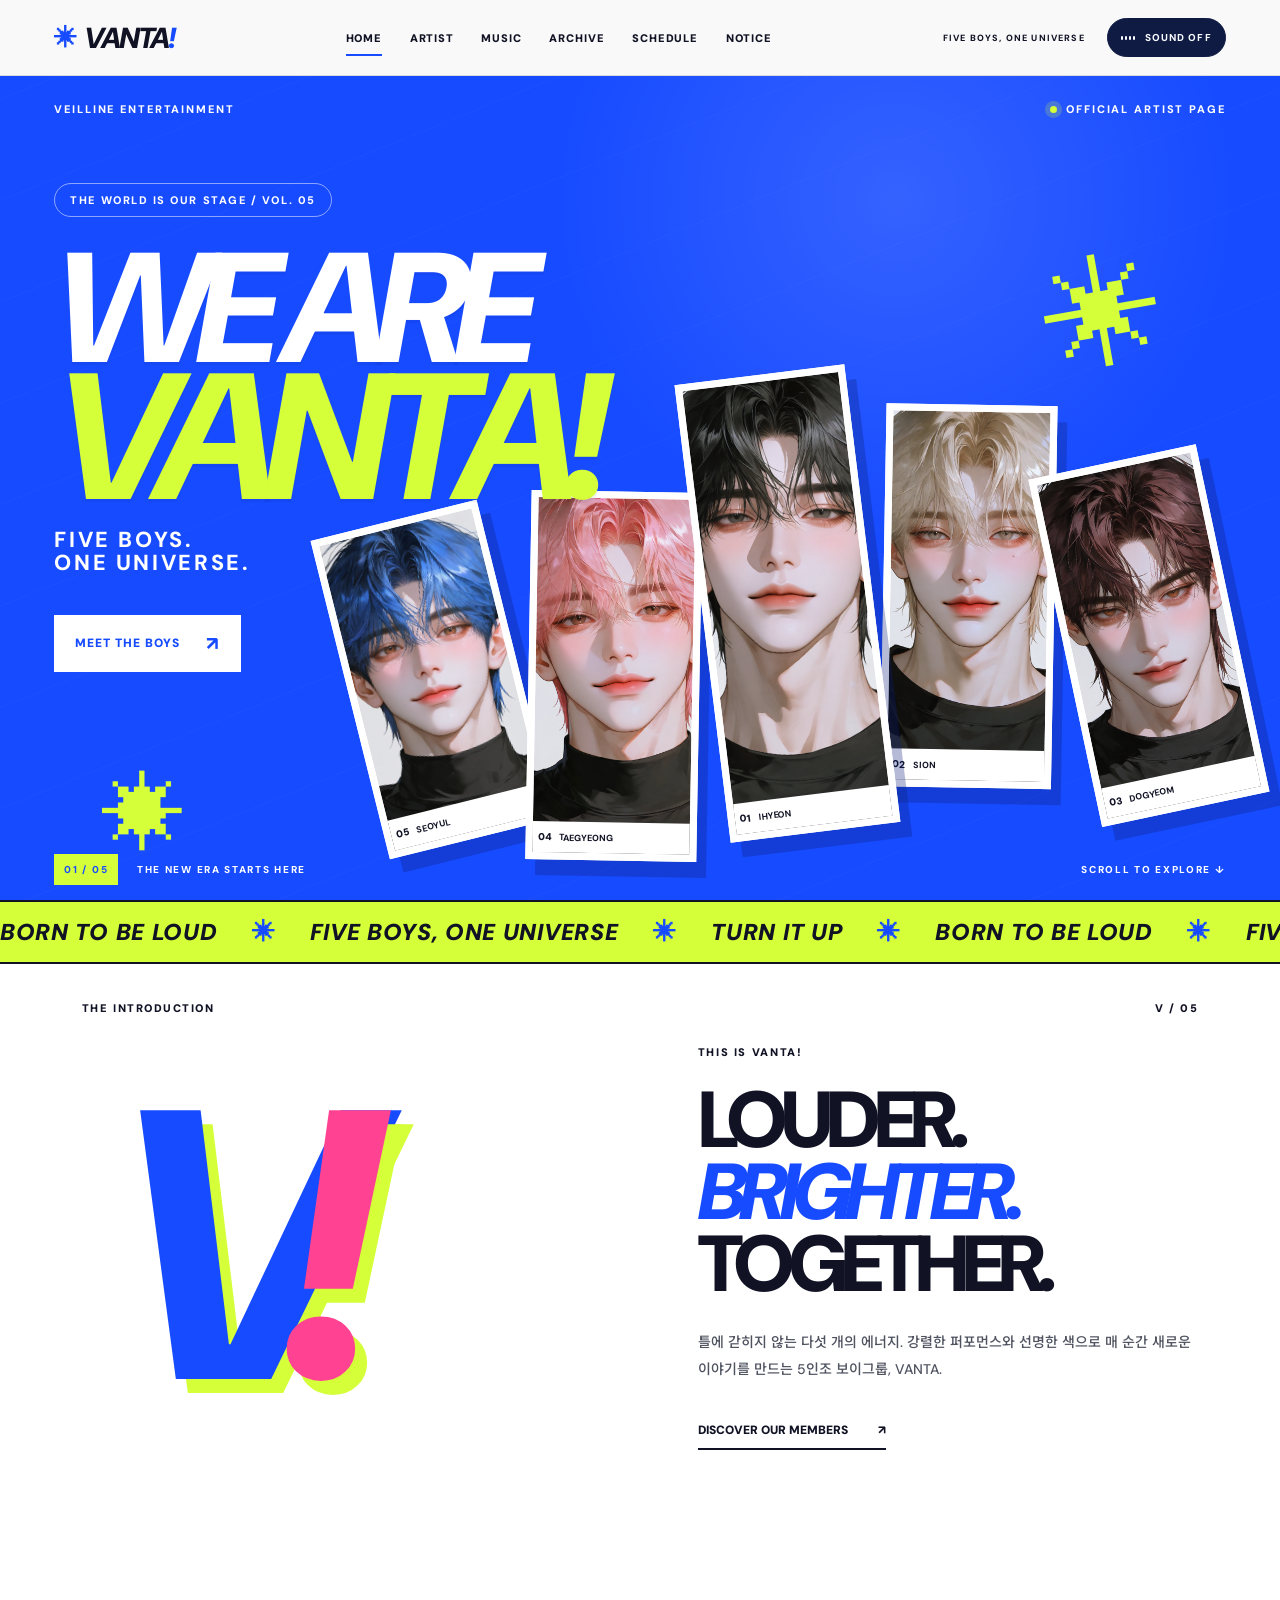
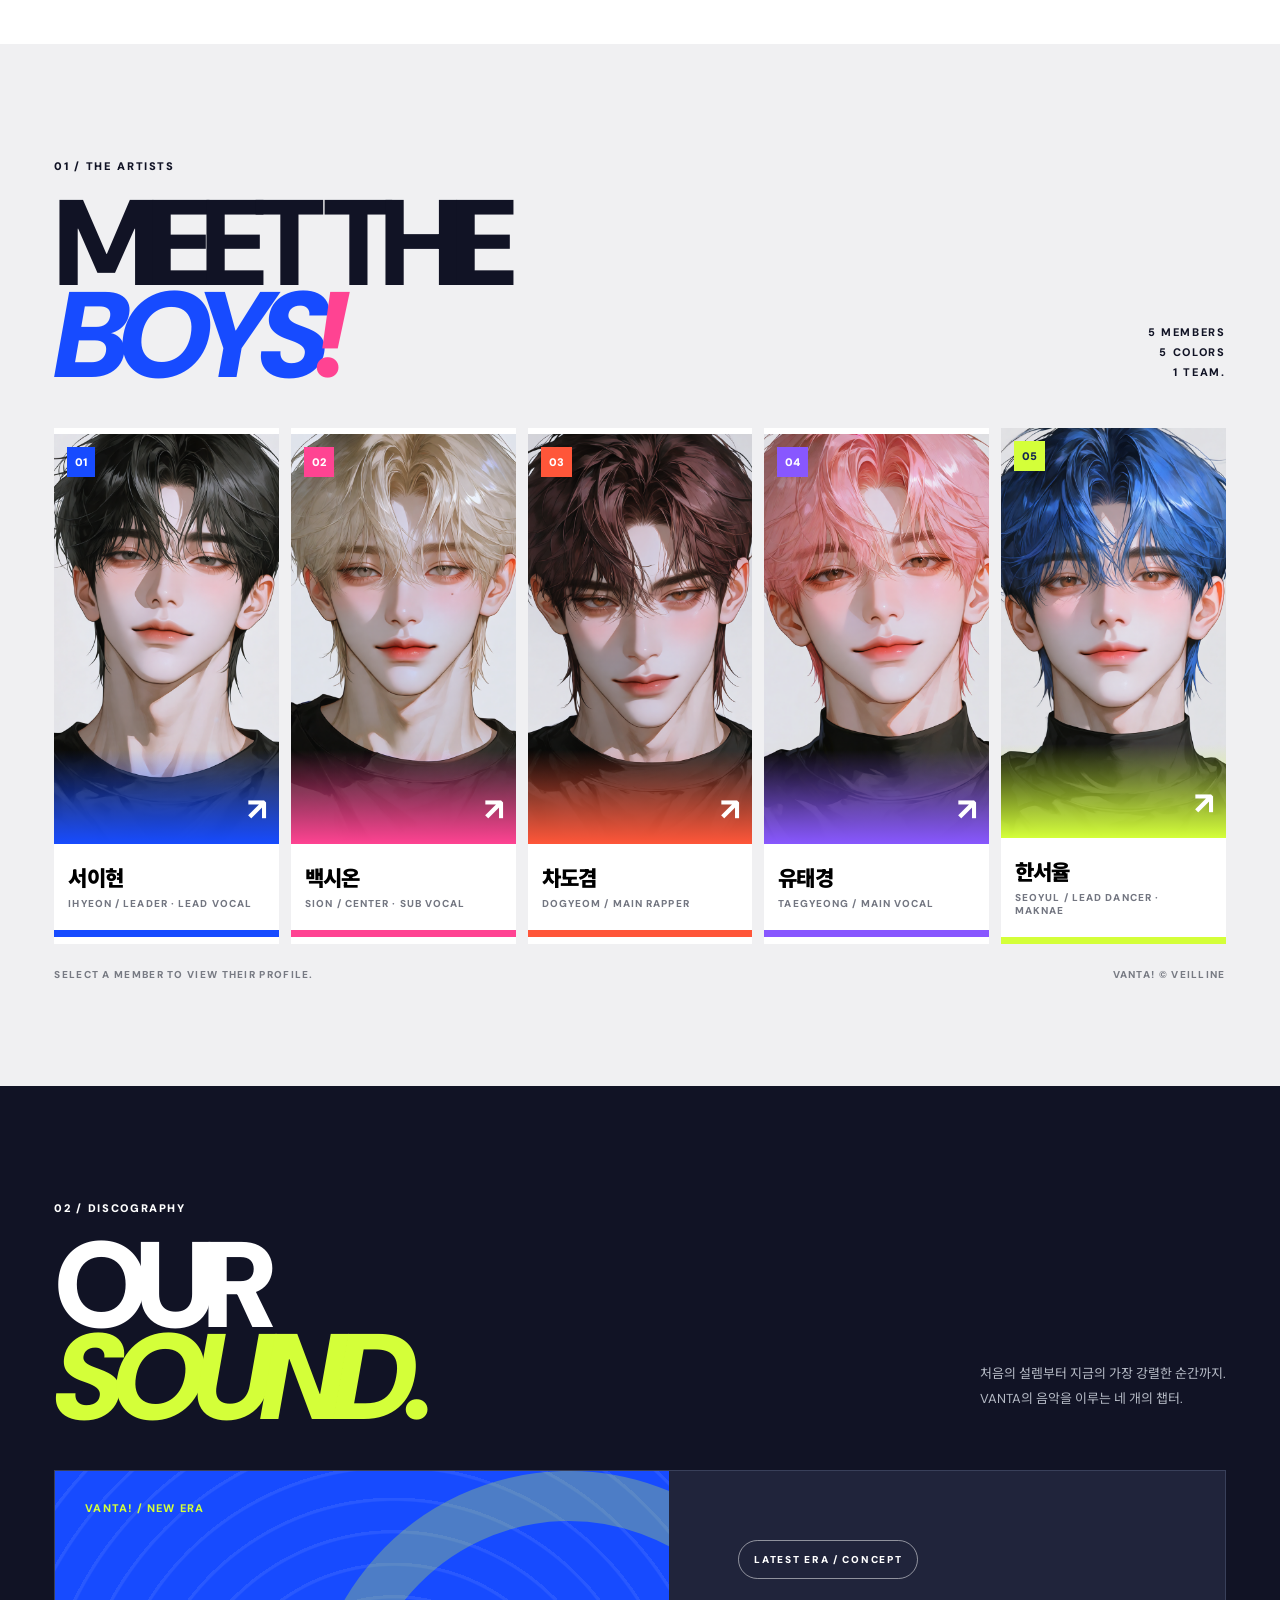
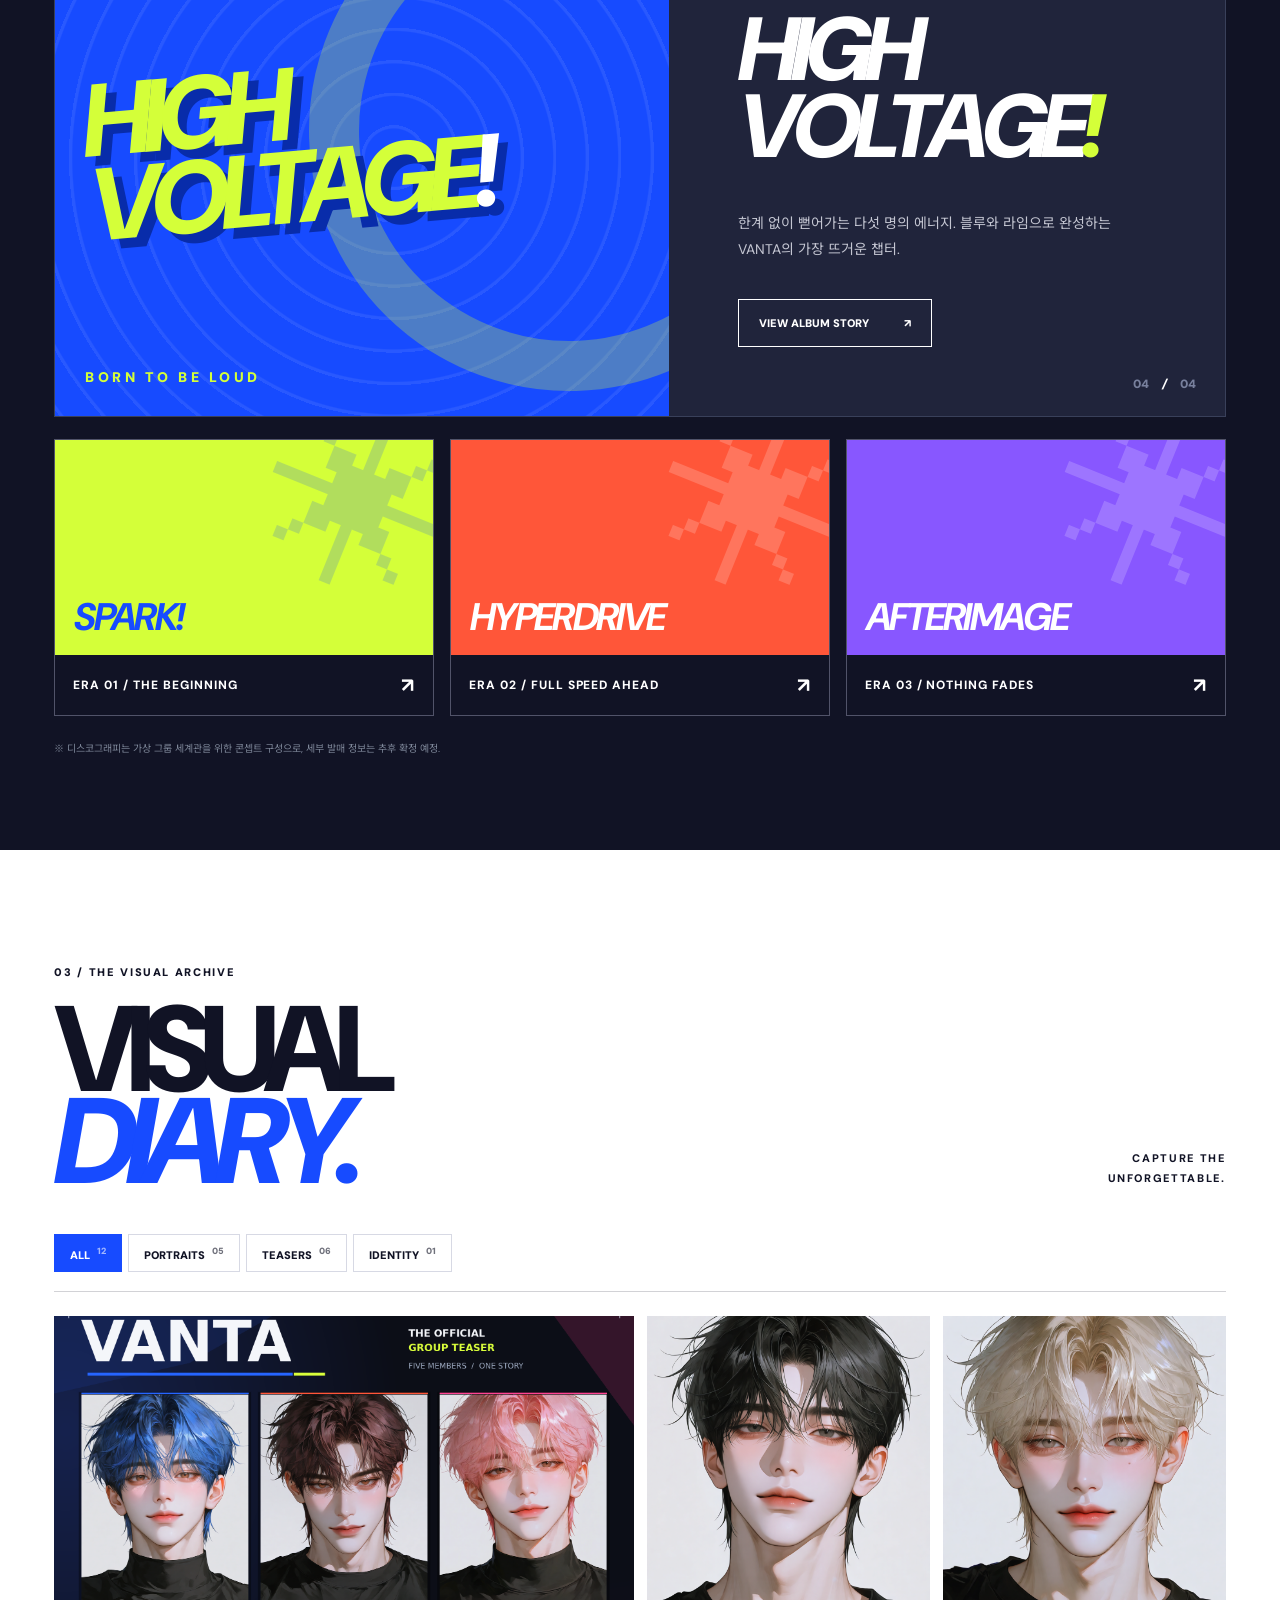
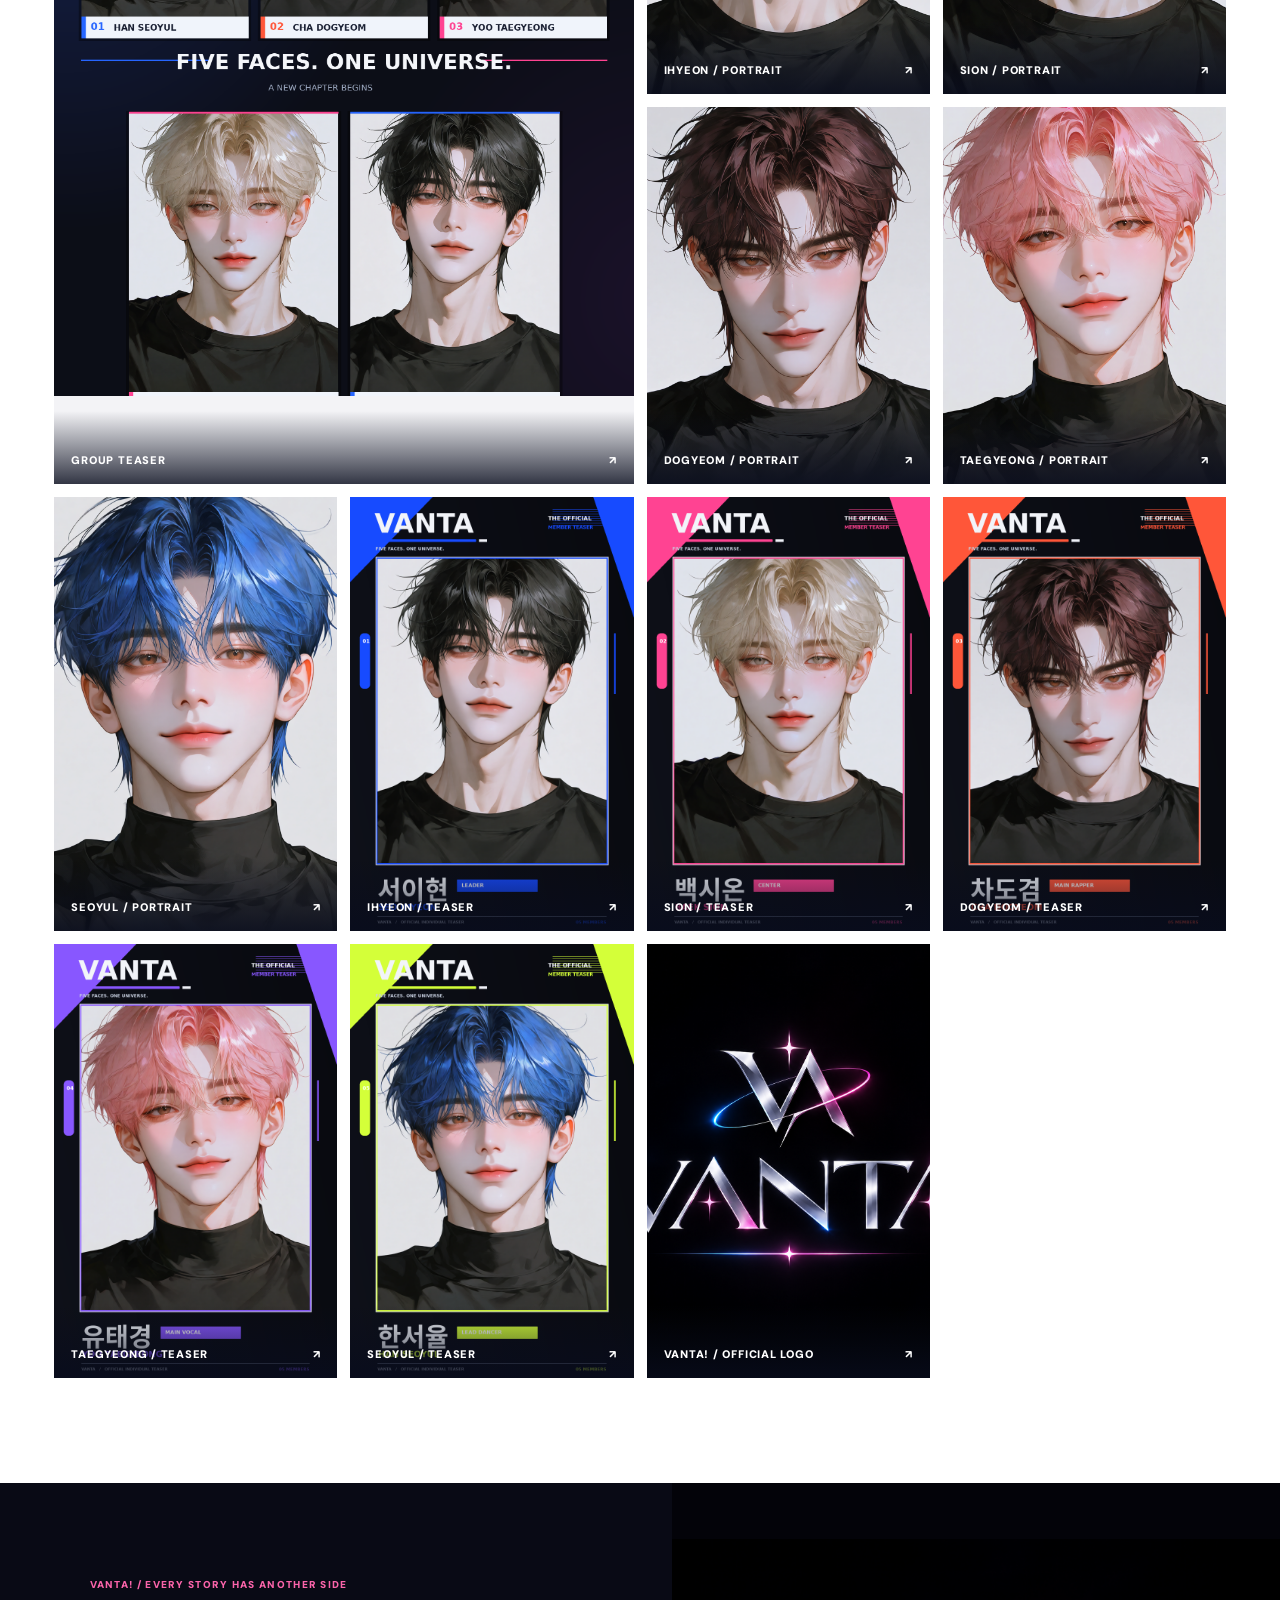
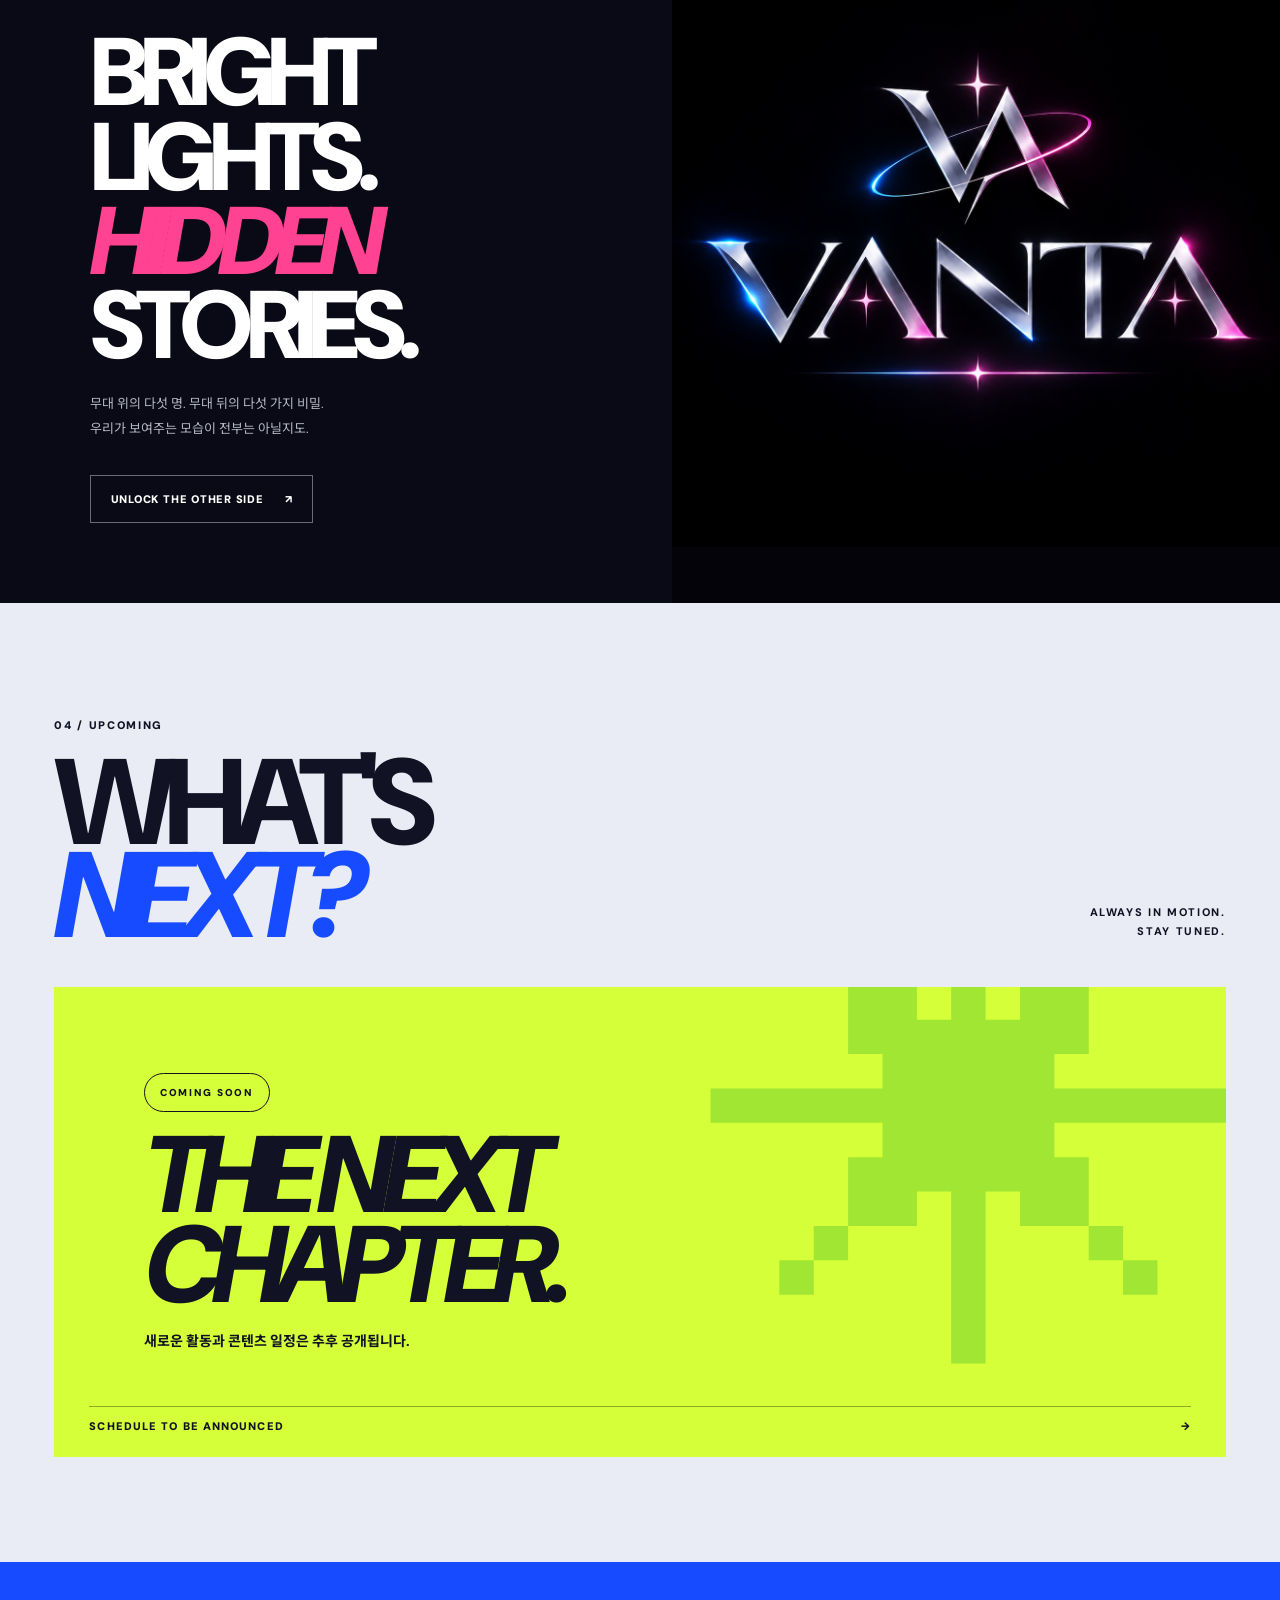
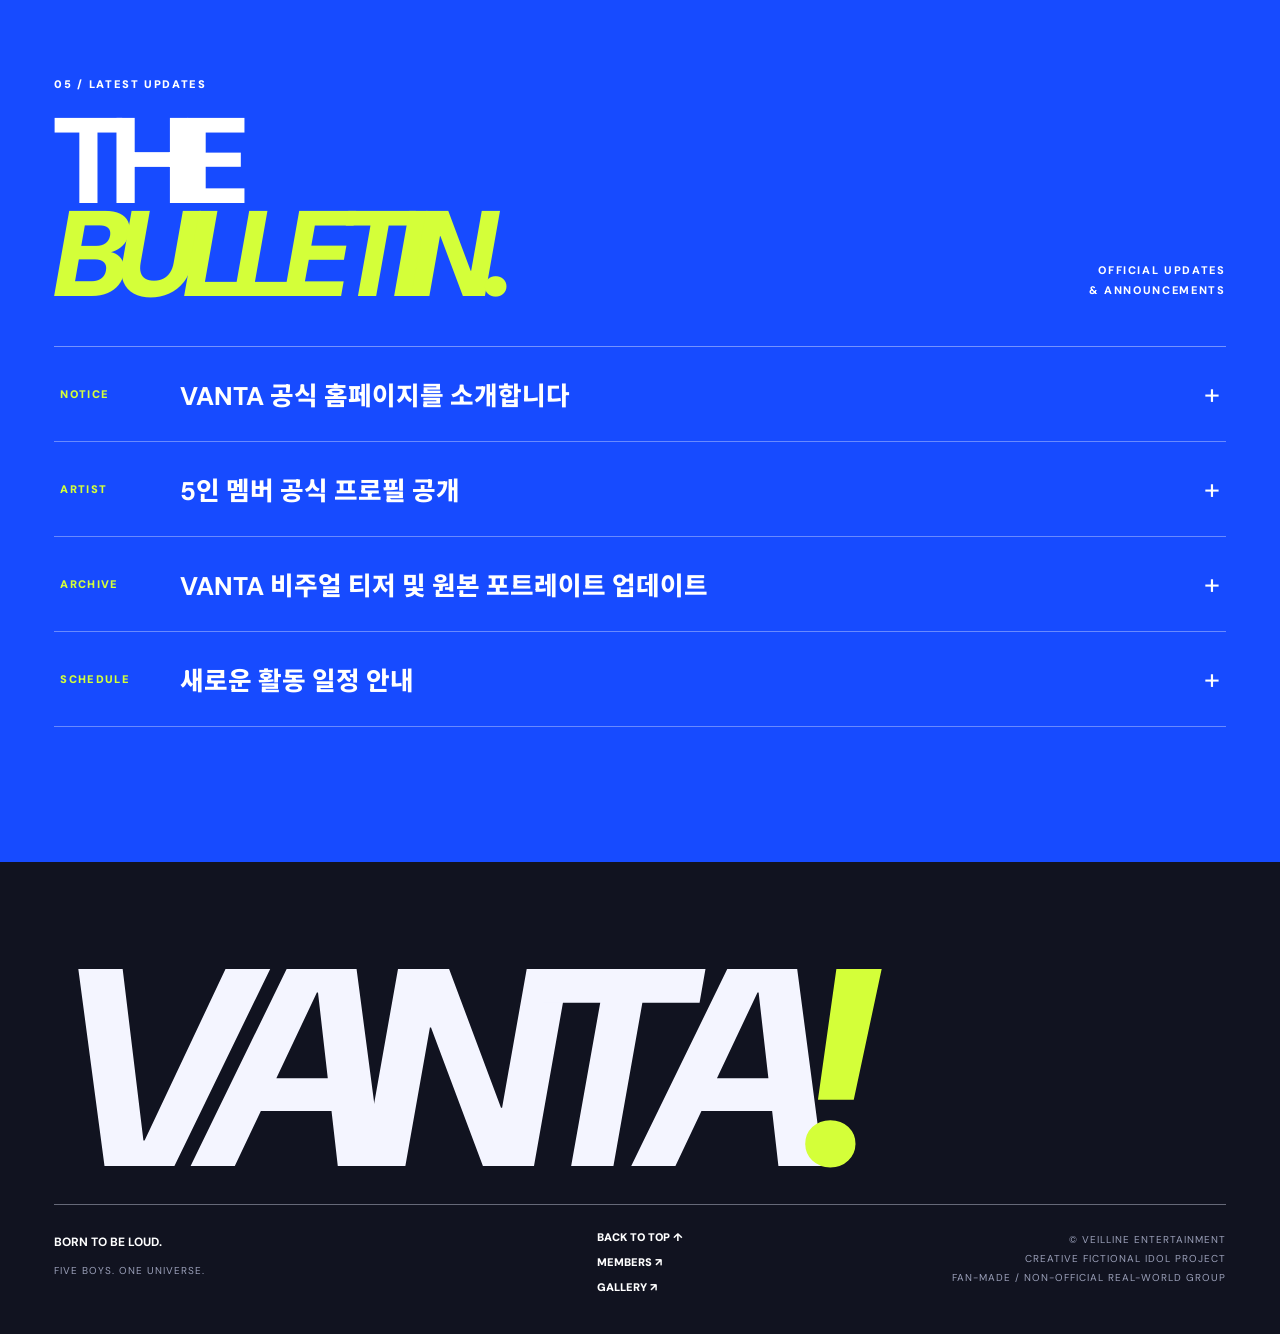
==== commit 5b083da3: "Add files via upload" ====
--- a/index.html
+++ b/index.html
@@ -24,7 +24,7 @@
     <nav class="desktop-nav" aria-label="메인 메뉴">
       <a href="#home" class="is-active">HOME</a><a href="#artist">ARTIST</a><a href="#music">MUSIC</a><a href="#archive">ARCHIVE</a><a href="#schedule">SCHEDULE</a><a href="#notice">NOTICE</a>
     </nav>
-    <div class="header-right"><span class="header-caption">FIVE BOYS, ONE UNIVERSE</span><button class="menu-trigger" id="menuTrigger" type="button" aria-expanded="false" aria-label="메뉴 열기"><span></span><span></span></button></div>
+    <div class="header-right"><span class="header-caption">FIVE BOYS, ONE UNIVERSE</span><button class="bgm-toggle" id="bgmToggle" type="button" aria-label="배경음악 켜기" aria-pressed="false" title="배경음악 켜기"><span class="bgm-icon" aria-hidden="true"><i></i><i></i><i></i><i></i></span><span id="bgmLabel">SOUND OFF</span></button><button class="menu-trigger" id="menuTrigger" type="button" aria-expanded="false" aria-label="메뉴 열기"><span></span><span></span></button></div>
   </header>
   <div class="mobile-menu" id="mobileMenu" aria-hidden="true"><nav aria-label="모바일 메뉴"><a href="#home">01 HOME</a><a href="#artist">02 ARTIST</a><a href="#music">03 MUSIC</a><a href="#archive">04 ARCHIVE</a><a href="#schedule">05 SCHEDULE</a><a href="#notice">06 NOTICE</a></nav><small>VANTA! / OFFICIAL PROJECT</small></div>
 
@@ -71,6 +71,7 @@
   </main>
   <footer class="footer"><div class="footer-big">VANTA<span>!</span></div><div class="footer-cols"><div><strong>BORN TO BE LOUD.</strong><p>FIVE BOYS. ONE UNIVERSE.</p></div><div class="footer-links"><a href="#home">BACK TO TOP ↑</a><a href="#artist">MEMBERS ↗</a><a href="#archive">GALLERY ↗</a></div><div class="footer-legal">© VEILLINE ENTERTAINMENT<br>CREATIVE FICTIONAL IDOL PROJECT<br>FAN-MADE / NON-OFFICIAL REAL-WORLD GROUP</div></div></footer>
 
+  <audio id="siteBgm" src="assets/vanta-bgm.mp3" loop preload="metadata" aria-label="VANTA 홈페이지 배경음악"></audio>
   <div class="overlay" id="overlay" hidden><div class="overlay-shade" data-close></div><div class="overlay-panel" role="dialog" aria-modal="true" aria-labelledby="dialogTitle"><button type="button" class="close-dialog" id="closeDialog" aria-label="닫기">✕</button><div id="dialogContent"></div></div></div>
 </body>
 </html>
--- a/style.css
+++ b/style.css
@@ -12,3 +12,18 @@
 }
 html,body{overflow-x:clip}
 @media(max-width:640px){.section-side{max-width:110px;overflow-wrap:break-word}}
+
+/* Background soundtrack control — actual audio file ships with this site. */
+.bgm-toggle{display:inline-flex;align-items:center;gap:9px;border:1.5px solid #101b44;background:#101b44;color:#f8fbff;border-radius:999px;padding:10px 13px;min-height:39px;cursor:pointer;font:800 10px/1 "DM Sans",sans-serif;letter-spacing:.11em;white-space:nowrap;transition:background .2s,border-color .2s,color .2s;}
+.bgm-toggle:hover,.bgm-toggle:focus-visible{background:#174bff;border-color:#174bff;outline-offset:3px;}
+.bgm-toggle[aria-pressed="true"]{background:#d4ff39;border-color:#d4ff39;color:#101b44;}
+.bgm-icon{display:inline-flex;align-items:center;justify-content:center;gap:2px;height:13px;width:15px;}
+.bgm-icon i{display:block;width:2px;height:4px;background:currentColor;border-radius:2px;}
+.bgm-toggle[aria-pressed="true"] .bgm-icon i:nth-child(1){animation:bgmWave .78s ease-in-out infinite alternate;}
+.bgm-toggle[aria-pressed="true"] .bgm-icon i:nth-child(2){animation:bgmWave .63s ease-in-out .16s infinite alternate;}
+.bgm-toggle[aria-pressed="true"] .bgm-icon i:nth-child(3){animation:bgmWave .85s ease-in-out .07s infinite alternate;}
+.bgm-toggle[aria-pressed="true"] .bgm-icon i:nth-child(4){animation:bgmWave .68s ease-in-out .2s infinite alternate;}
+@keyframes bgmWave {from {height:3px;} to {height:13px;}}
+@media(max-width:1060px){.header-caption{display:none;}.header-right{gap:10px;}}
+@media(max-width:640px){.bgm-toggle{padding:9px 10px;font-size:9px;min-height:36px;gap:6px}.header-right{gap:8px;}}
+@media(prefers-reduced-motion:reduce){.bgm-toggle .bgm-icon i{animation:none!important;}}
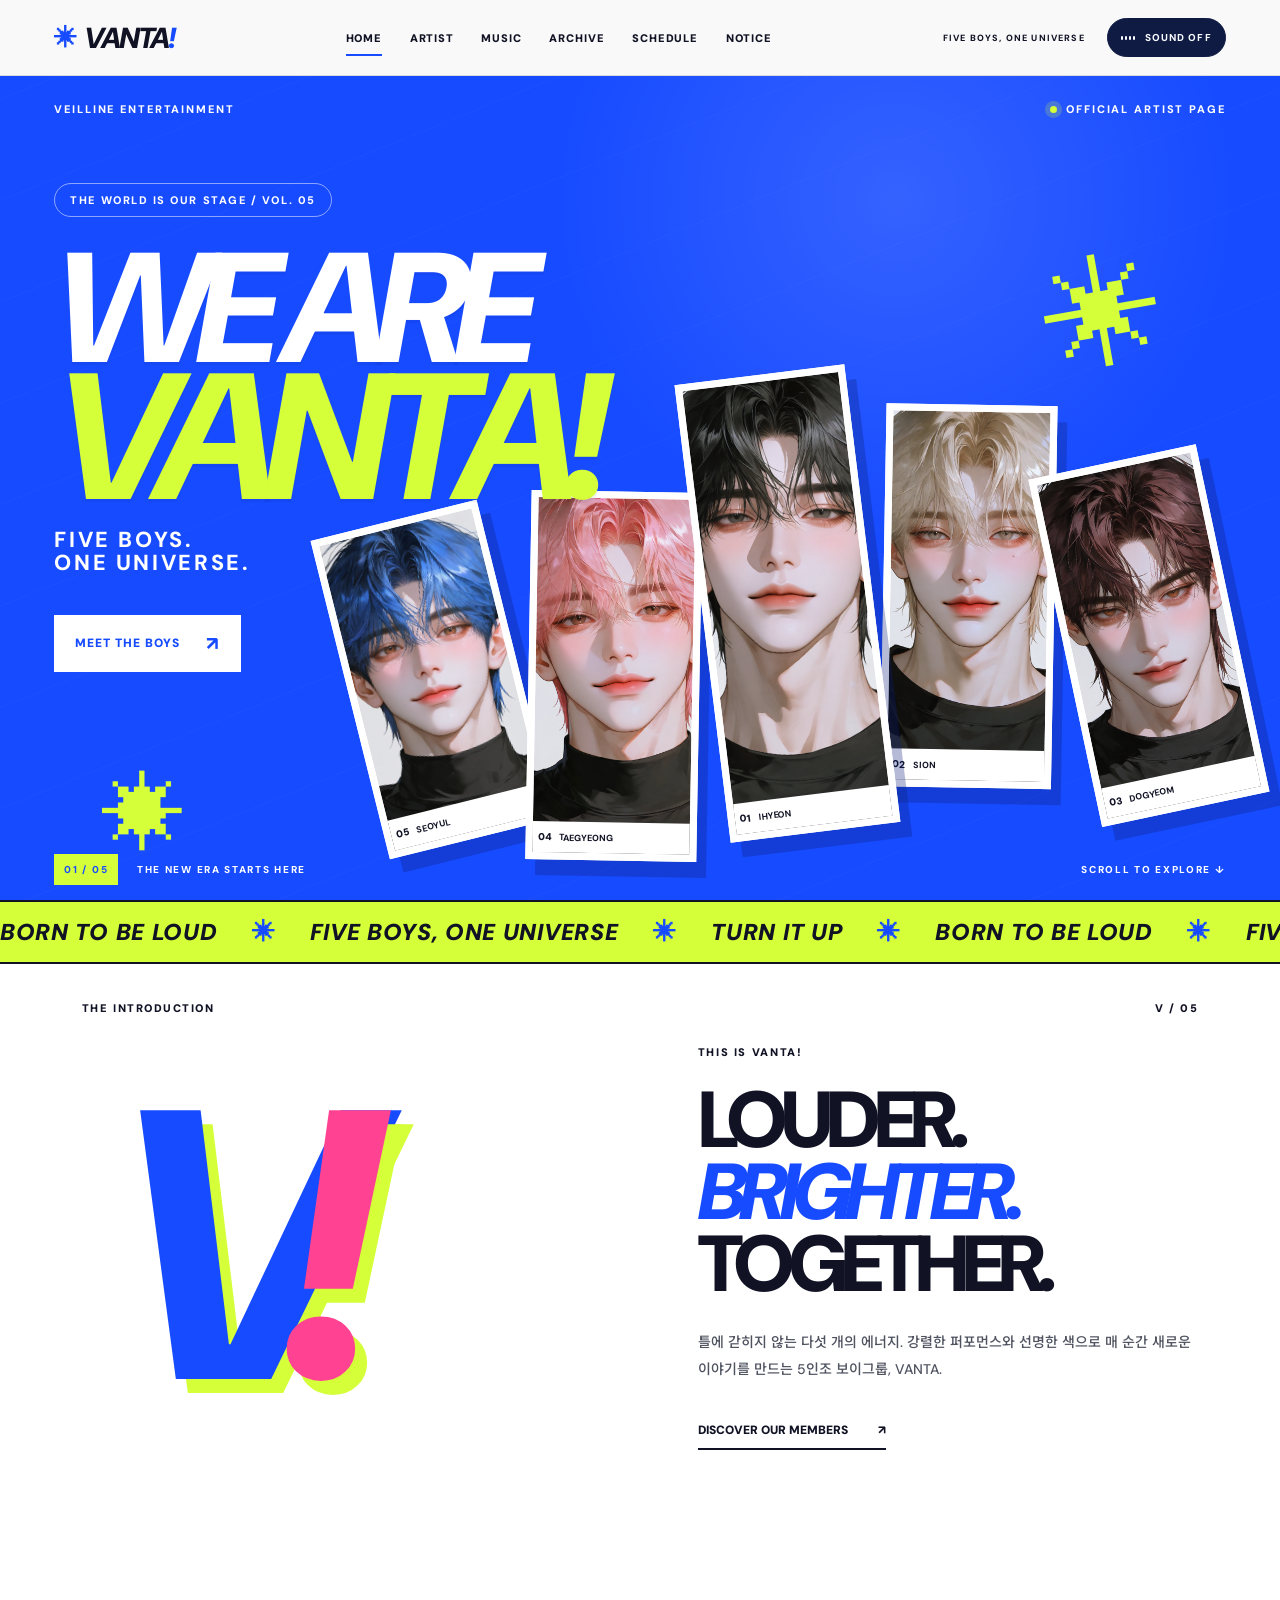
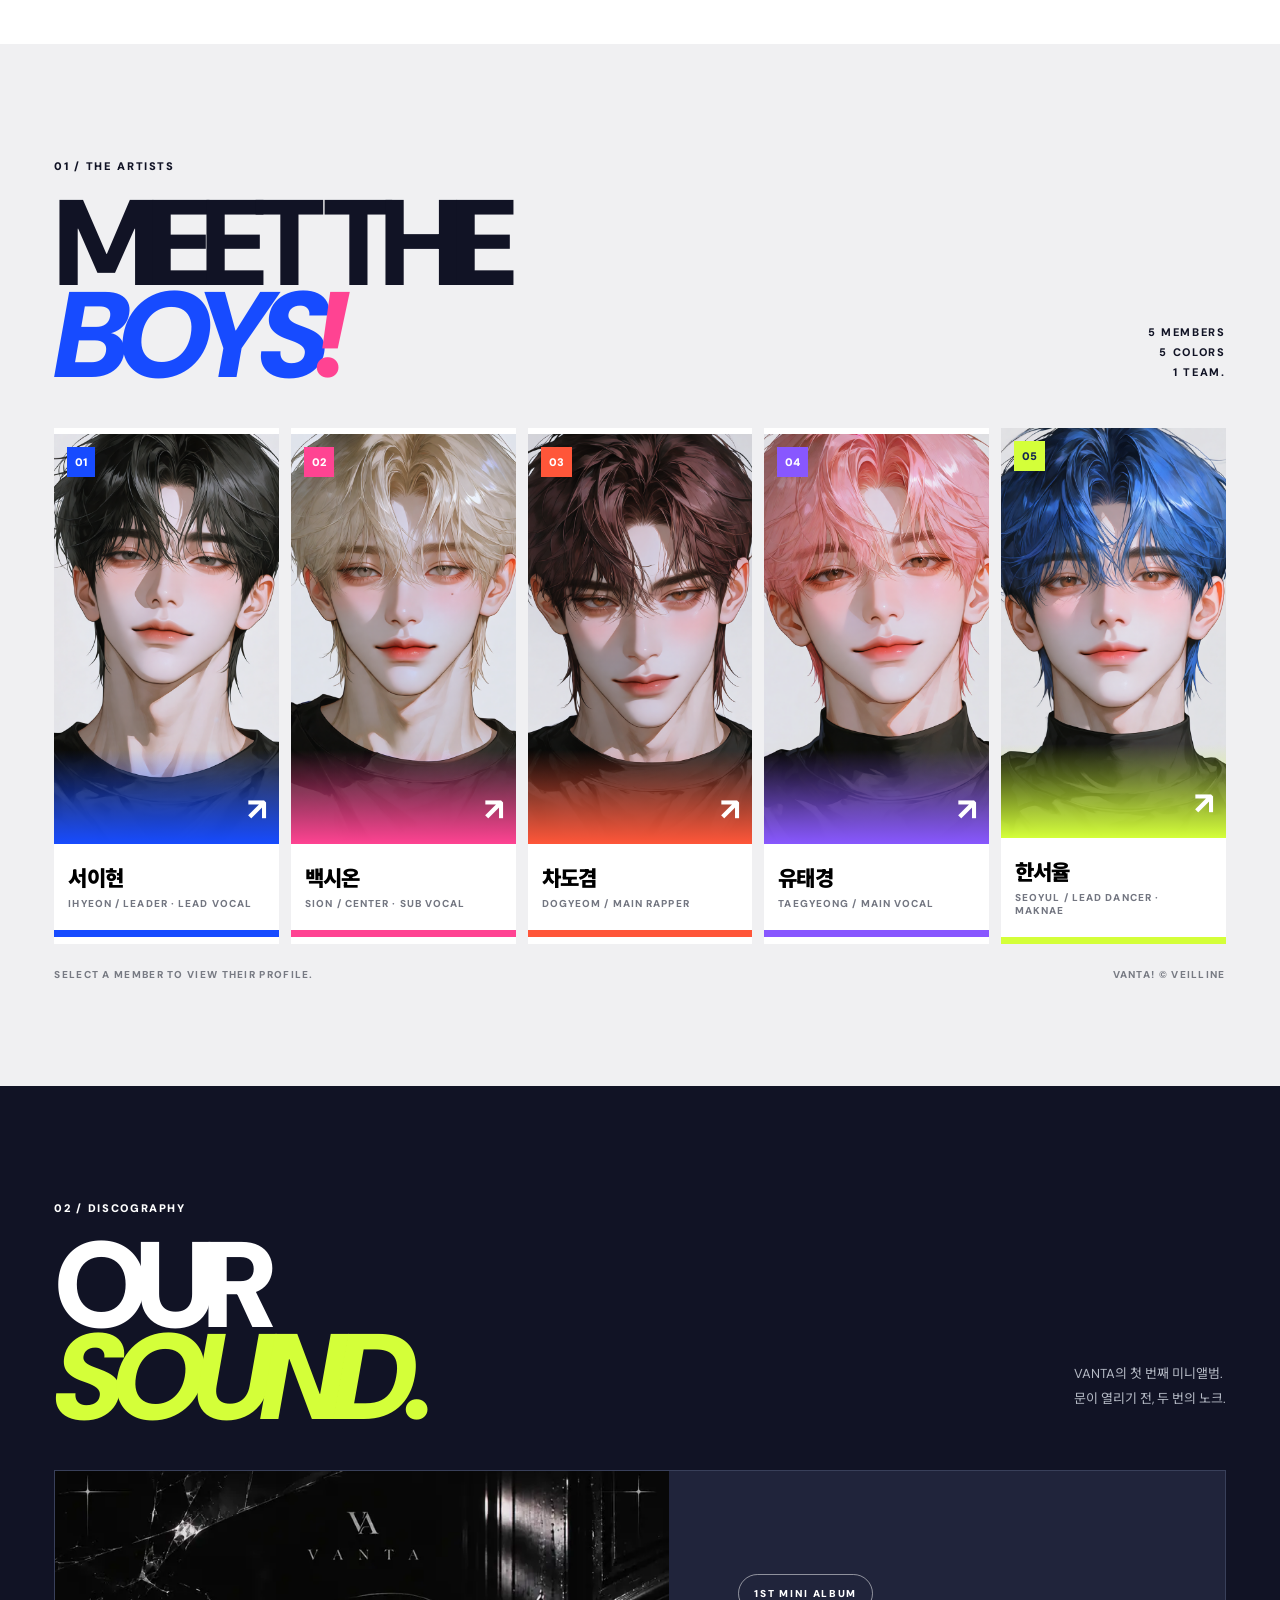
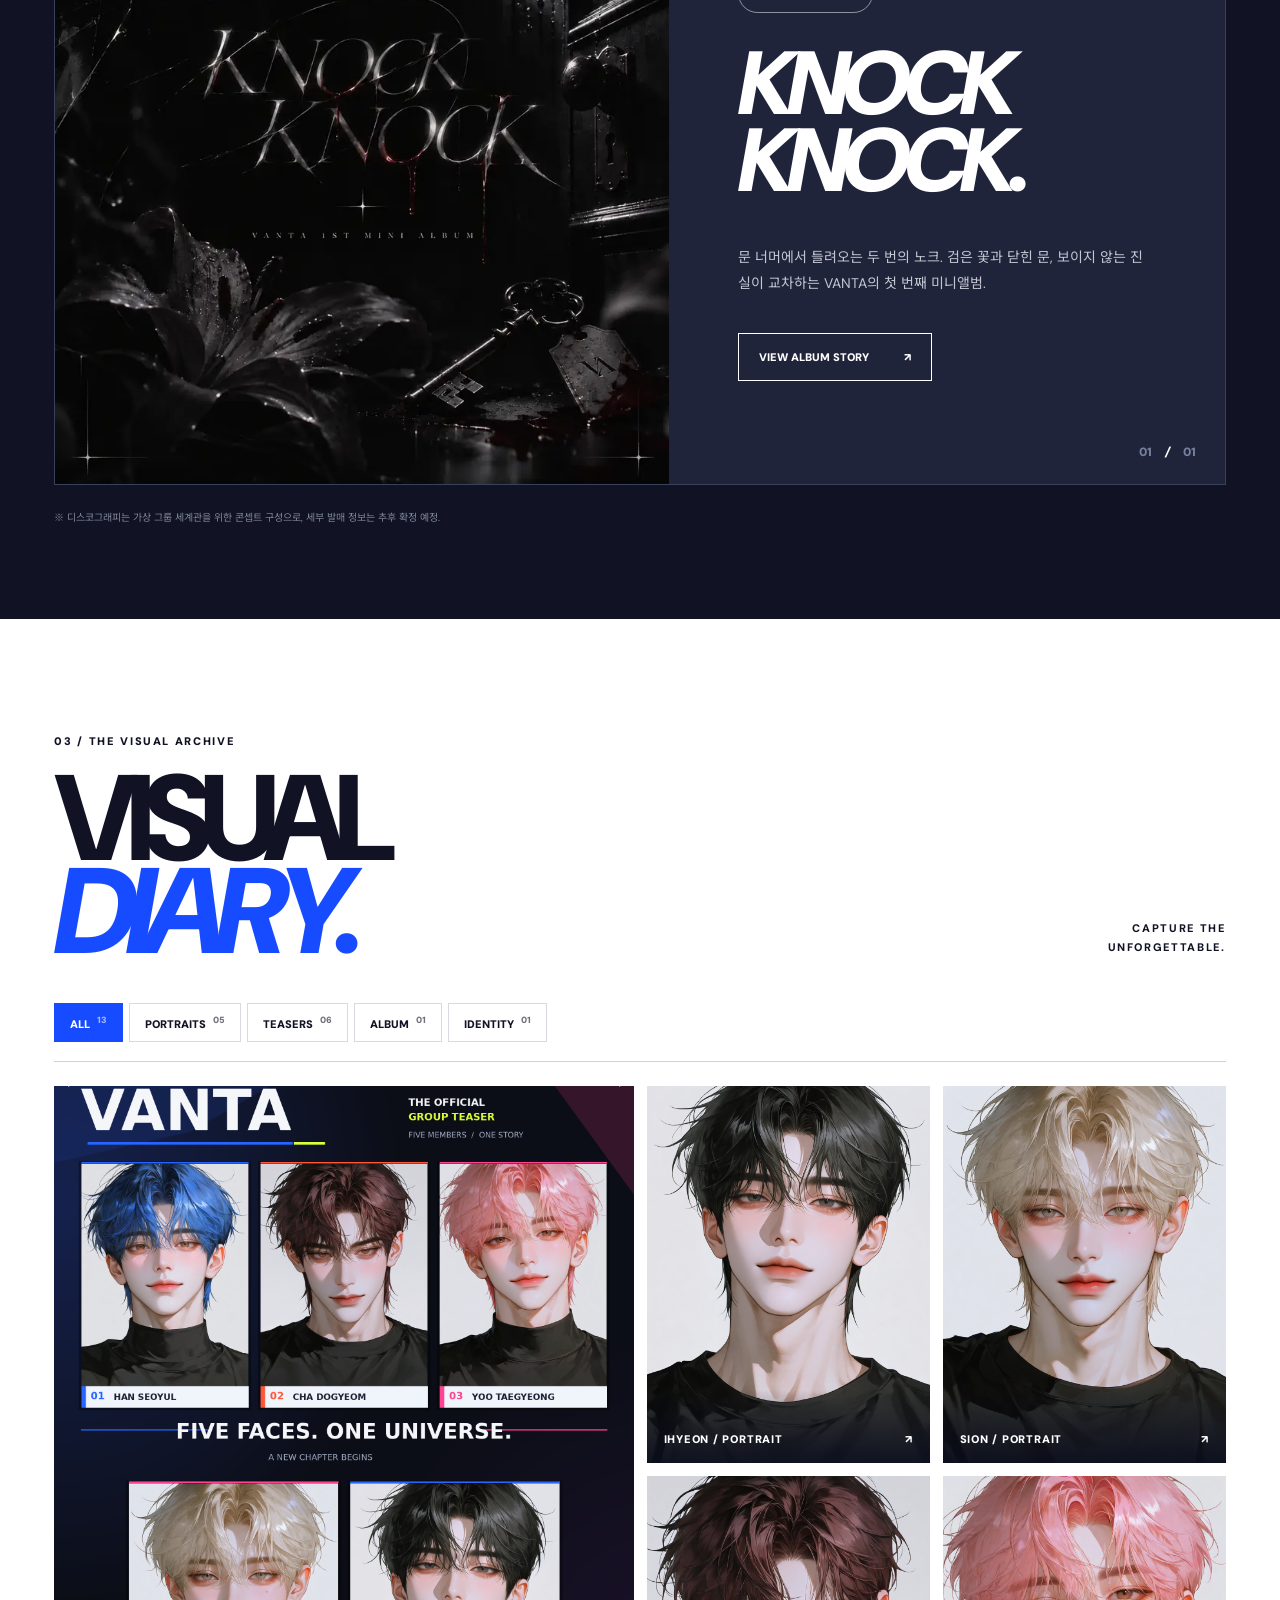
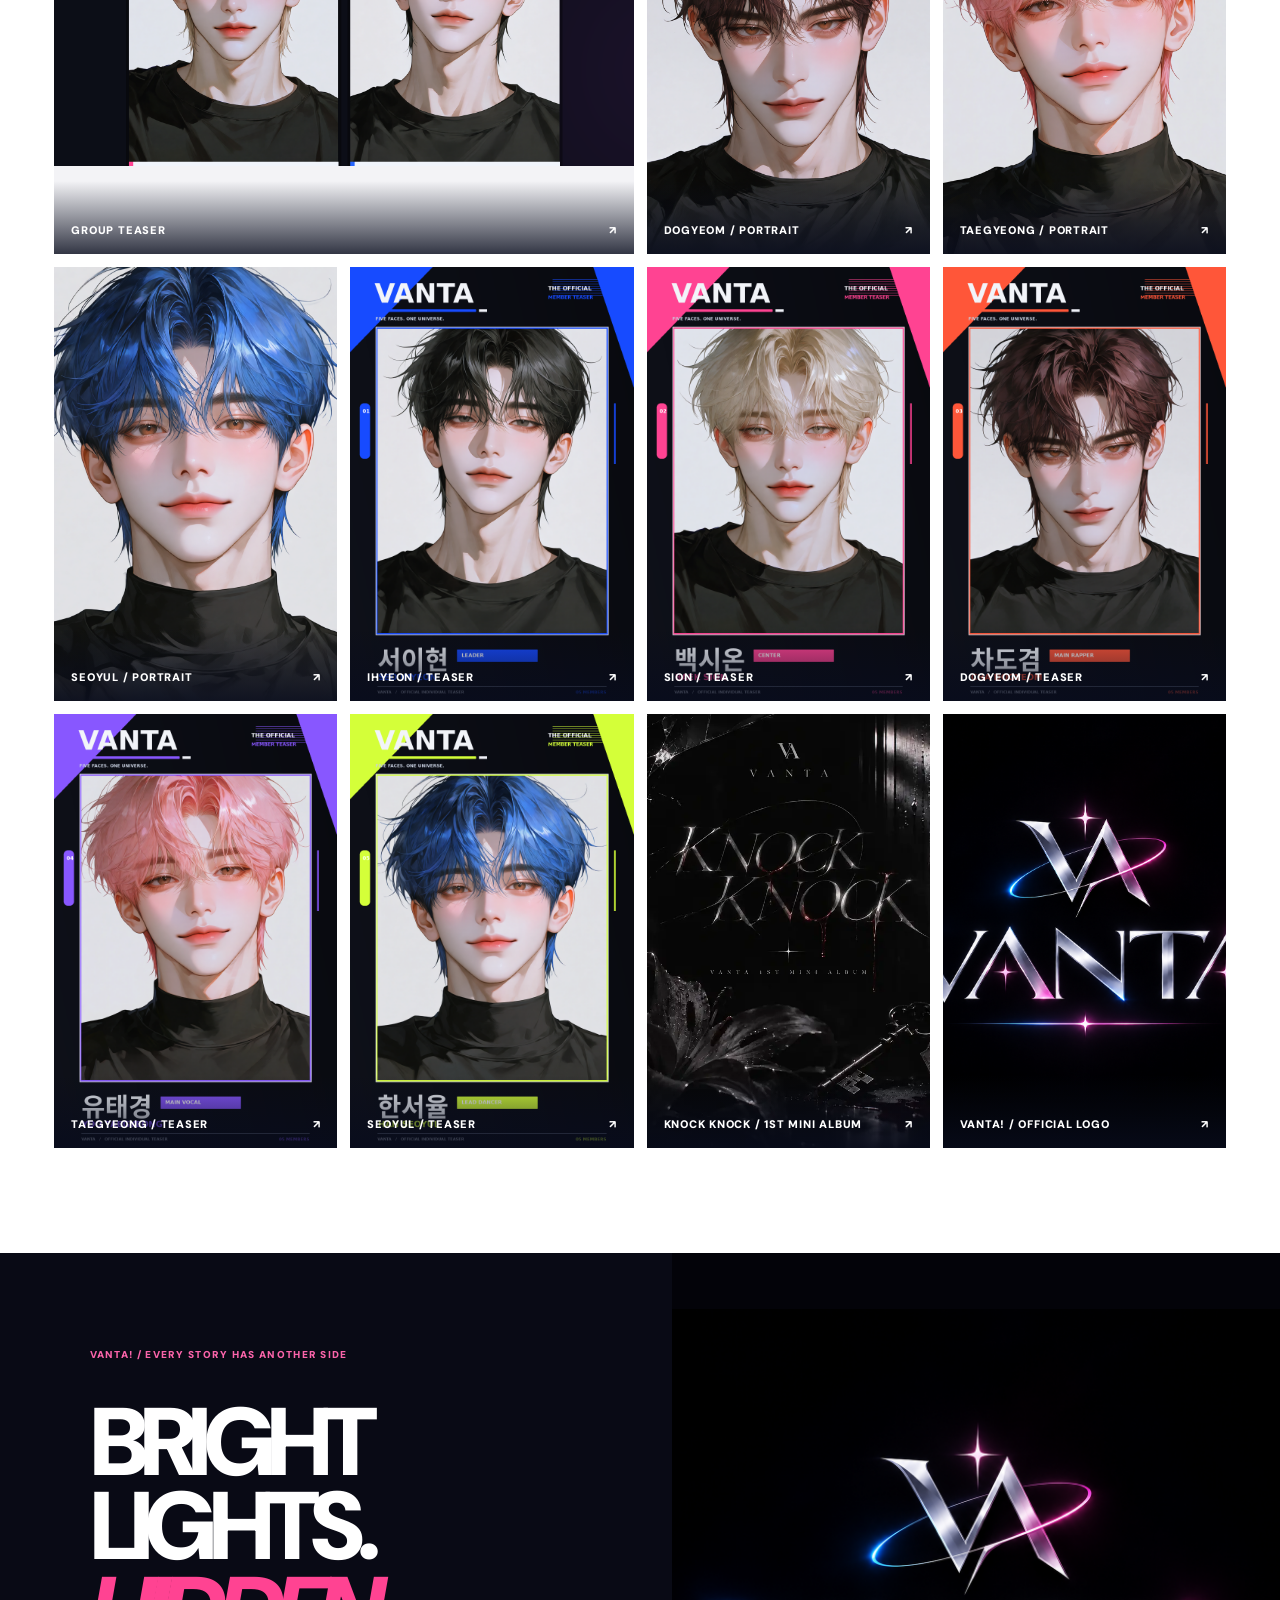
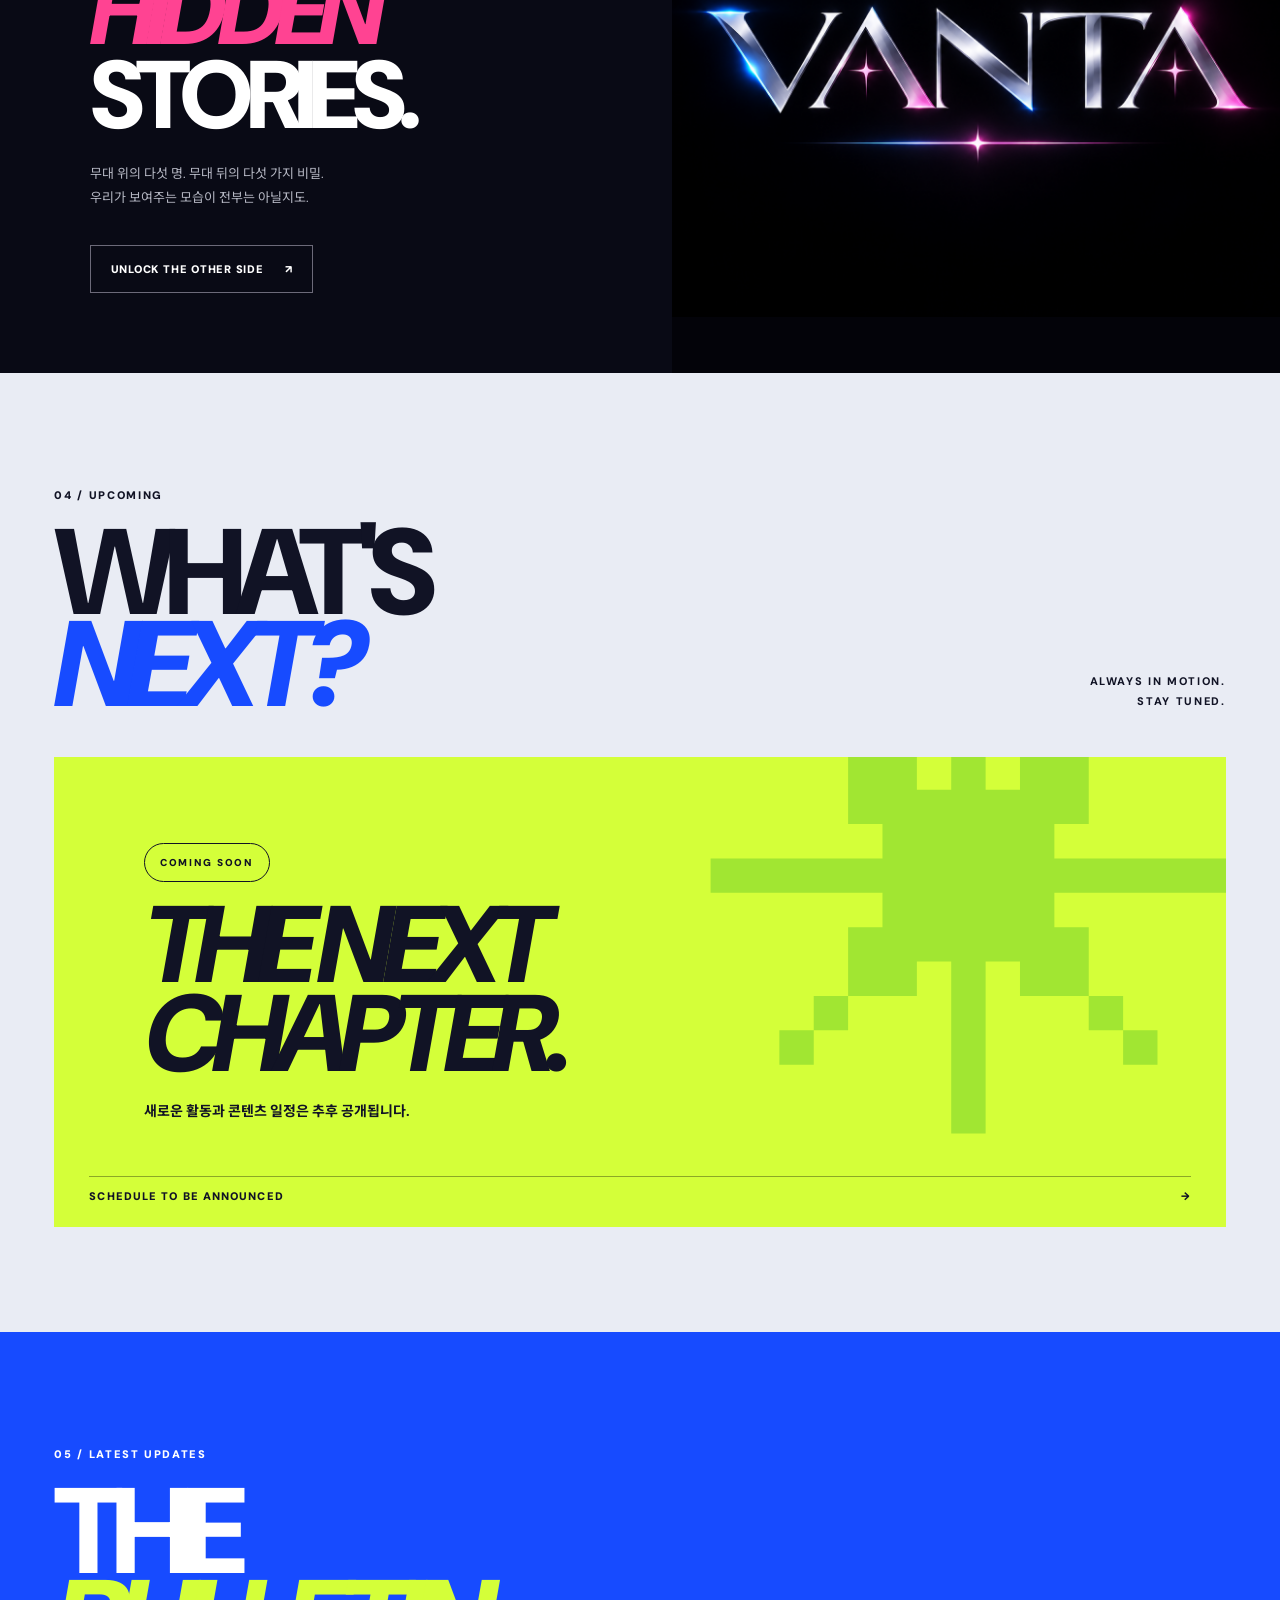
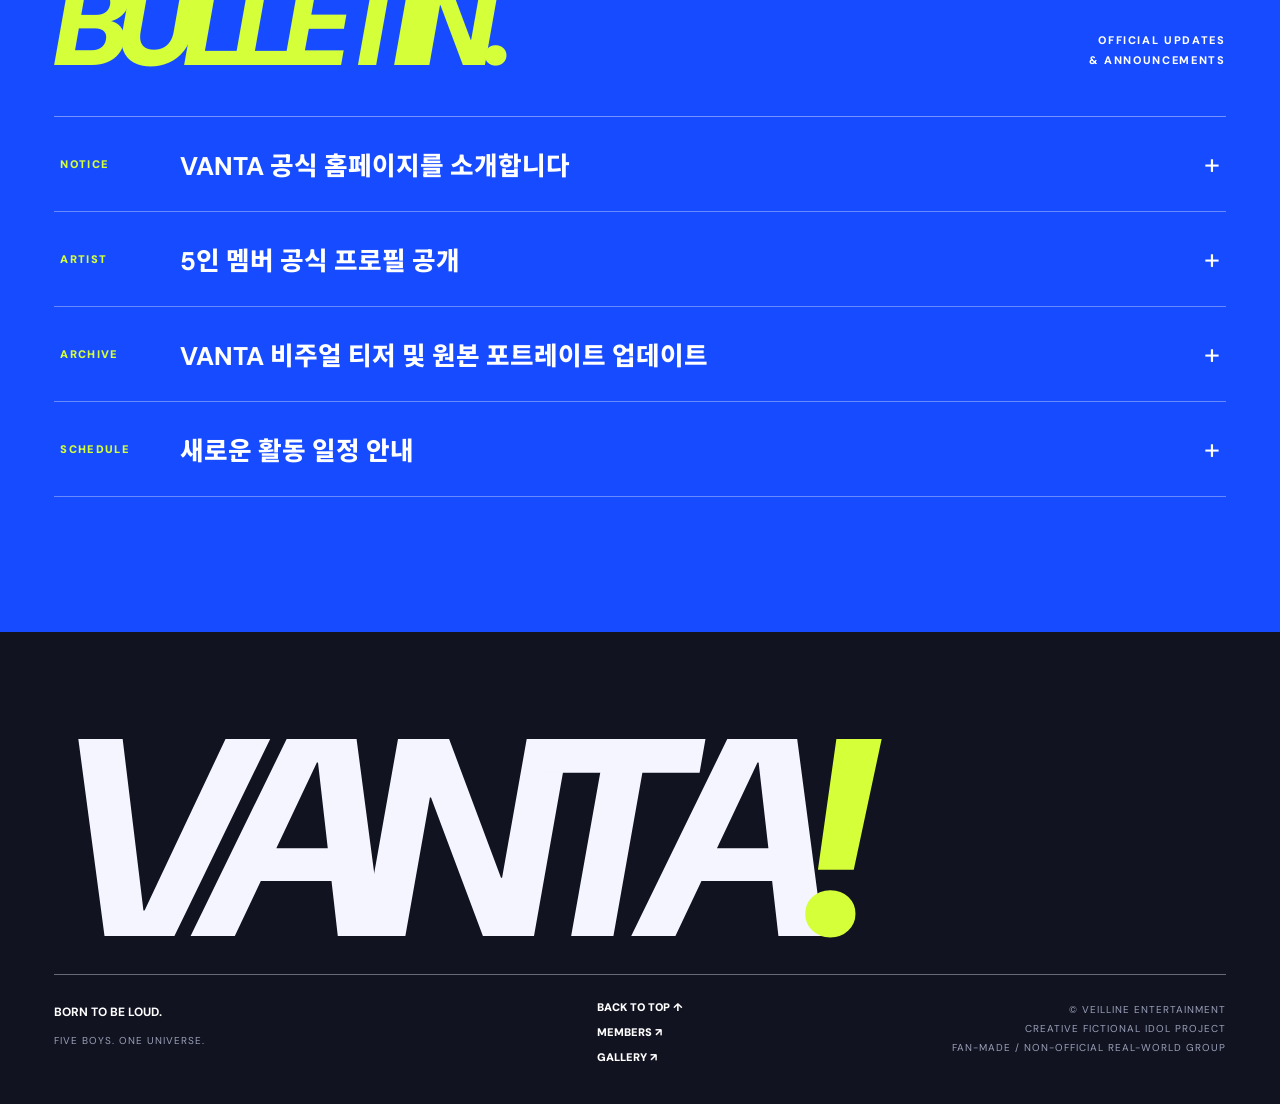
==== commit 13420f7a: "Feature KNOCK KNOCK as VANTA's only 1st mini album; retain members and BGM" ====
--- a/index.html
+++ b/index.html
@@ -14,7 +14,17 @@
   <link rel="preconnect" href="https://fonts.gstatic.com" crossorigin />
   <link href="https://fonts.googleapis.com/css2?family=DM+Sans:wght@400;500;600;700;800;900&family=Noto+Sans+KR:wght@400;500;600;700;800;900&display=swap" rel="stylesheet" />
   <link rel="stylesheet" href="style.css" />
-  <script src="app.js" defer></script>
+<style>
+/* KNOCK KNOCK — only confirmed VANTA album */
+.release-art.knock-feature-art{padding:0;display:block;background:#050507;min-height:540px}
+.release-art.knock-feature-art::before,.release-art.knock-feature-art::after{display:none}
+.release-art.knock-feature-art img{height:100%;min-height:540px;width:100%;object-fit:cover;display:block}
+.music-grid:empty{display:none}
+.album-dialog-cover{display:block;width:min(420px,100%);aspect-ratio:1;object-fit:contain;margin:0 auto 35px;box-shadow:0 16px 44px rgba(0,0,0,.16)}
+.album-dialog h2{color:#161820}
+@media(max-width:640px){.release-art.knock-feature-art,.release-art.knock-feature-art img{min-height:360px}}
+
+</style>
 </head>
 <body>
   <a class="skip-link" href="#main">본문 바로가기</a>
@@ -52,14 +62,14 @@
       <div class="artist-footer"><span>SELECT A MEMBER TO VIEW THEIR PROFILE.</span><span>VANTA! © VEILLINE</span></div>
     </section>
 
-    <section id="music" class="music section-anchor"><div class="section-head light"><div><div class="eyebrow">02 / DISCOGRAPHY</div><h2>OUR<br><em>SOUND.</em></h2></div><p class="section-copy">처음의 설렘부터 지금의 가장 강렬한 순간까지.<br>VANTA의 음악을 이루는 네 개의 챕터.</p></div>
-      <div class="release-feature"><div class="release-art"><div class="cover-corner">VANTA! / NEW ERA</div><div class="vinyl-ring" aria-hidden="true"></div><strong>HIGH<br>VOLTAGE<span>!</span></strong><small>BORN TO BE LOUD</small></div><div class="release-description"><span class="capsule">LATEST ERA / CONCEPT</span><h3>HIGH<br>VOLTAGE<span>!</span></h3><p>한계 없이 뻗어가는 다섯 명의 에너지. 블루와 라임으로 완성하는 VANTA의 가장 뜨거운 챕터.</p><button type="button" class="outlined-button" data-album="highvoltage">VIEW ALBUM STORY <span>↗</span></button><div class="release-num">04 <i>/</i> 04</div></div></div>
+    <section id="music" class="music section-anchor"><div class="section-head light"><div><div class="eyebrow">02 / DISCOGRAPHY</div><h2>OUR<br><em>SOUND.</em></h2></div><p class="section-copy">VANTA의 첫 번째 미니앨범.<br>문이 열리기 전, 두 번의 노크.</p></div>
+      <div class="release-feature"><div class="release-art knock-feature-art"><img id="knockCover" src="[data-uri]" alt="VANTA KNOCK KNOCK 첫 번째 미니앨범 커버" /></div><div class="release-description"><span class="capsule">1ST MINI ALBUM</span><h3>KNOCK<br>KNOCK.</h3><p>문 너머에서 들려오는 두 번의 노크. 검은 꽃과 닫힌 문, 보이지 않는 진실이 교차하는 VANTA의 첫 번째 미니앨범.</p><button type="button" class="outlined-button" data-album="knockknock">VIEW ALBUM STORY <span aria-hidden="true">↗</span></button><div class="release-num">01 <i>/</i> 01</div></div></div>
       <div class="music-grid" id="musicGrid"></div>
       <p class="development-note">※ 디스코그래피는 가상 그룹 세계관을 위한 콘셉트 구성으로, 세부 발매 정보는 추후 확정 예정.</p>
     </section>
 
     <section id="archive" class="archive section-anchor"><div class="section-head"><div><div class="eyebrow">03 / THE VISUAL ARCHIVE</div><h2>VISUAL<br><em>DIARY.</em></h2></div><div class="section-side">CAPTURE THE<br>UNFORGETTABLE.</div></div>
-      <div class="filter-bar" role="group" aria-label="사진 종류 선택"><button class="filter active" type="button" data-filter="all" aria-pressed="true">ALL <sup>12</sup></button><button class="filter" type="button" data-filter="portrait" aria-pressed="false">PORTRAITS <sup>05</sup></button><button class="filter" type="button" data-filter="teaser" aria-pressed="false">TEASERS <sup>06</sup></button><button class="filter" type="button" data-filter="logo" aria-pressed="false">IDENTITY <sup>01</sup></button></div>
+      <div class="filter-bar" role="group" aria-label="사진 종류 선택"><button class="filter active" type="button" data-filter="all" aria-pressed="true">ALL <sup>13</sup></button><button class="filter" type="button" data-filter="portrait" aria-pressed="false">PORTRAITS <sup>05</sup></button><button class="filter" type="button" data-filter="teaser" aria-pressed="false">TEASERS <sup>06</sup></button><button class="filter" type="button" data-filter="album" aria-pressed="false">ALBUM <sup>01</sup></button><button class="filter" type="button" data-filter="logo" aria-pressed="false">IDENTITY <sup>01</sup></button></div>
       <div class="gallery" id="gallery"></div>
     </section>
 
@@ -73,5 +83,97 @@
 
   <audio id="siteBgm" src="assets/vanta-bgm.mp3" loop preload="metadata" aria-label="VANTA 홈페이지 배경음악"></audio>
   <div class="overlay" id="overlay" hidden><div class="overlay-shade" data-close></div><div class="overlay-panel" role="dialog" aria-modal="true" aria-labelledby="dialogTitle"><button type="button" class="close-dialog" id="closeDialog" aria-label="닫기">✕</button><div id="dialogContent"></div></div></div>
+<script>
+const albumCoverUrl=document.getElementById('knockCover').src;
+/* VANTA! official concept website — edit information in this file. */
+const members = [
+  {id:'ihyeon',name:'서이현',latin:'SEO IHYEON',english:'IHYEON',number:'01',role:'LEADER · LEAD VOCAL',color:'#174BFF',image:'assets/seo-ihyeon.png',teaser:'assets/teaser-ihyeon.png',description:'어떤 무대에서도 중심을 잃지 않는 VANTA의 리더. 차분한 판단력과 단단한 존재감으로 팀의 방향을 이끈다.',keywords:['LEADERSHIP','COOL','STEADY'],mood:'THE UNWAVERING ONE'},
+  {id:'sion',name:'백시온',latin:'BAEK SION',english:'SION',number:'02',role:'CENTER · SUB VOCAL',color:'#FF4392',image:'assets/baek-sion.png',teaser:'assets/teaser-sion.png',description:'순식간에 시선을 붙잡는 VANTA의 센터. 화려한 비주얼과 여유 있는 무대 매너가 돋보이는 멤버.',keywords:['CENTER','CHARISMA','SPARK'],mood:'THE MAGNETIC ONE'},
+  {id:'dogyeom',name:'차도겸',latin:'CHA DOGYEOM',english:'DOGYEOM',number:'03',role:'MAIN RAPPER',color:'#FF5639',image:'assets/cha-dogyeom.png',teaser:'assets/teaser-dogyeom.png',description:'날카로운 래핑과 강렬한 무대 장악력으로 자신만의 색을 보여주는 메인 래퍼. 거침없는 에너지가 시그니처.',keywords:['RAP','EDGE','BOLD'],mood:'THE BOLD ONE'},
+  {id:'taegyeong',name:'유태경',latin:'YOO TAEGYEONG',english:'TAEGYEONG',number:'04',role:'MAIN VOCAL',color:'#8857FF',image:'assets/yoo-taegyeong.png',teaser:'assets/teaser-taegyeong.png',description:'맑고 깊은 음색으로 VANTA의 음악에 감정을 더하는 메인 보컬. 부드러운 분위기와 진정성 있는 표현력이 매력.',keywords:['VOCAL','WARM','EMOTION'],mood:'THE GENTLE ONE'},
+  {id:'seoyul',name:'한서율',latin:'HAN SEOYUL',english:'SEOYUL',number:'05',role:'LEAD DANCER · MAKNAE',color:'#D4FF39',image:'assets/han-seoyul.png',teaser:'assets/teaser-seoyul.png',description:'발랄한 에너지와 생동감 넘치는 움직임으로 무대에 활기를 더하는 막내. 기대를 뛰어넘는 반전 매력의 소유자.',keywords:['DANCE','ENERGY','PLAYFUL'],mood:'THE WILD CARD'}
+];
+const albums = [
+  {id:'knockknock',name:'KNOCK KNOCK',chapter:'1ST MINI ALBUM',color:'#18191D',fg:'#D7D8DF',label:'THE DOOR IS NOT LOCKED.',cover:albumCoverUrl,description:'문 너머에서 들려오는 두 번의 노크. 검은 꽃과 닫힌 문, 보이지 않는 진실이 교차하는 VANTA의 첫 번째 미니앨범. 섬뜩하면서도 몽환적인 분위기를 담았다.'}
+];
+const notices = [
+  {tag:'NOTICE',title:'VANTA 공식 홈페이지를 소개합니다',body:'VANTA의 그룹 소개, 멤버 프로필, 디스코그래피 콘셉트와 비주얼 아카이브를 한곳에서 확인할 수 있는 공식 프로젝트 홈페이지입니다.'},
+  {tag:'ARTIST',title:'5인 멤버 공식 프로필 공개',body:'서이현, 백시온, 차도겸, 유태경, 한서율. 다섯 명의 개성과 컬러를 담은 프로필이 공개되었습니다. ARTIST 메뉴에서 각 멤버를 선택해 확인해 주세요.'},
+  {tag:'ARCHIVE',title:'VANTA 비주얼 티저 및 원본 포트레이트 업데이트',body:'멤버별 개인 티저와 포트레이트, VANTA 그룹 티저를 ARCHIVE에서 확인할 수 있습니다. 인물 이미지는 PixAI로 제작한 원본을 재생성하지 않고 사용했습니다.'},
+  {tag:'SCHEDULE',title:'새로운 활동 일정 안내',body:'새로운 프로젝트와 콘텐츠 일정은 준비가 완료되면 공개할 예정입니다. 현재 확정된 공식 일정은 없습니다.'}
+];
+const memberGrid=document.getElementById('memberGrid');
+memberGrid.innerHTML=members.map(m=>`<button type="button" class="member-card" data-member="${m.id}" data-id="${m.id}" style="--member-color:${m.color}" aria-label="${m.name} 상세 프로필 열기"><div class="member-image"><span class="member-number">${m.number}</span><img src="${m.image}" alt="${m.name} 원본 일러스트" loading="lazy"><span class="member-arrow">↗</span></div><div class="member-details"><h3>${m.name}</h3><p>${m.english} / ${m.role}</p></div><div class="member-strip"></div></button>`).join('');
+const musicGrid=document.getElementById('musicGrid');
+musicGrid.innerHTML=''; // Only confirmed album appears in the main feature.
+const galleryEntries = [
+  {image:'assets/group-teaser.png',label:'GROUP TEASER',kind:'teaser',wide:true},
+  ...members.map(m=>({image:m.image,label:`${m.english} / PORTRAIT`,kind:'portrait',wide:false})),
+  ...members.map(m=>({image:m.teaser,label:`${m.english} / TEASER`,kind:'teaser',wide:false})),
+  {image:albumCoverUrl,label:'KNOCK KNOCK / 1ST MINI ALBUM',kind:'album',wide:false},
+  {image:'assets/vanta-original-logo.png',label:'VANTA! / OFFICIAL LOGO',kind:'logo',wide:false}
+];
+const gallery=document.getElementById('gallery');
+gallery.innerHTML=galleryEntries.map((g,i)=>`<button type="button" class="gallery-card ${g.wide?'wide':''}" data-photo="${i}" data-kind="${g.kind}" aria-label="${g.label} 확대"><figure><img src="${g.image}" alt="${g.label}" loading="lazy"><figcaption class="gallery-caption">${g.label}<span>↗</span></figcaption></figure></button>`).join('');
+document.getElementById('noticeList').innerHTML=notices.map((n,i)=>`<div class="notice-entry"><button class="notice-toggle" type="button" data-notice="${i}" aria-expanded="false" aria-controls="noticeDetail${i}"><span>${n.tag}</span><strong>${n.title}</strong><b aria-hidden="true">+</b></button><div class="notice-detail" id="noticeDetail${i}" hidden>${n.body}</div></div>`).join('');
+
+const overlay=document.getElementById('overlay');const dialogContent=document.getElementById('dialogContent');const closeDialog=document.getElementById('closeDialog');let lastFocused=null;
+function showDialog(html){lastFocused=document.activeElement;dialogContent.innerHTML=html;overlay.hidden=false;document.body.classList.add('lock-scroll');closeDialog.focus();}
+function hideDialog(){overlay.hidden=true;document.body.classList.remove('lock-scroll');dialogContent.innerHTML='';if(lastFocused&&lastFocused.focus)lastFocused.focus();}
+function memberDialog(id){const idx=members.findIndex(m=>m.id===id);const m=members[idx];if(!m)return;const next=members[(idx+1)%members.length];const prev=members[(idx-1+members.length)%members.length];showDialog(`<div class="profile-dialog" style="--member-color:${m.color}"><div class="profile-visual"><img src="${m.image}" alt="${m.name} 단독 초상화"><span>${m.number} / 05 · ${m.mood}</span></div><div class="profile-text"><div class="eyebrow">VANTA! / OFFICIAL MEMBER PROFILE</div><h2 id="dialogTitle">${m.name}<br><em>${m.english}.</em></h2><div class="profile-role">${m.role}</div><div class="profile-description">${m.description}</div><div class="profile-tags">${m.keywords.map(t=>`<span>${t}</span>`).join('')}</div><div class="profile-color"><div class="profile-swatch"></div>SIGNATURE COLOR / ${m.color.toUpperCase()}</div><a class="profile-photo-link" href="${m.teaser}" download="VANTA_${m.english}_TEASER.png">PERSONAL TEASER IMAGE ↓</a><div class="profile-next"><button type="button" data-profile-nav="${prev.id}">← PREV</button><button type="button" data-profile-nav="${next.id}">NEXT MEMBER →</button></div></div></div>`);}
+function albumDialog(id){const a=albums.find(v=>v.id===id);if(!a)return;showDialog(`<div class="album-dialog"><img class="album-dialog-cover" src="${a.cover}" alt="${a.name} 앨범 커버" /><div class="eyebrow">${a.chapter} / VANTA! DISCOGRAPHY</div><h2 id="dialogTitle">${a.name}</h2><strong>${a.label}</strong><p>${a.description}</p><p>발매일 및 전체 트랙리스트는 추후 안내 예정입니다.</p></div>`);}
+function photoDialog(index){const item=galleryEntries[index];if(!item)return;showDialog(`<div class="photo-dialog"><img src="${item.image}" alt="${item.label}"><p id="dialogTitle">${item.label}</p><a class="profile-photo-link" href="${item.image}" download style="color:#d4ff39">OPEN ORIGINAL IMAGE ↓</a></div>`);}
+document.addEventListener('click',e=>{const m=e.target.closest('[data-member]');if(m){memberDialog(m.dataset.member);return;}const p=e.target.closest('[data-profile-nav]');if(p){memberDialog(p.dataset.profileNav);return;}const a=e.target.closest('[data-album]');if(a){albumDialog(a.dataset.album);return;}const g=e.target.closest('[data-photo]');if(g){photoDialog(Number(g.dataset.photo));return;}const n=e.target.closest('[data-notice]');if(n){const parent=n.parentElement;const open=parent.classList.toggle('is-open');n.setAttribute('aria-expanded',String(open));parent.querySelector('.notice-detail').hidden=!open;return;}});
+closeDialog.addEventListener('click',hideDialog);overlay.querySelector('[data-close]').addEventListener('click',hideDialog);document.addEventListener('keydown',e=>{if(e.key==='Escape'&&!overlay.hidden)hideDialog();if(e.key==='Tab'&&!overlay.hidden){const focusable=[...overlay.querySelectorAll('a[href],button:not([disabled])')].filter(el=>el.offsetParent!==null);if(focusable.length){const first=focusable[0],last=focusable[focusable.length-1];if(e.shiftKey&&document.activeElement===first){e.preventDefault();last.focus();}else if(!e.shiftKey&&document.activeElement===last){e.preventDefault();first.focus();}}}});
+const menuTrigger=document.getElementById('menuTrigger'),mobileMenu=document.getElementById('mobileMenu');function toggleMenu(open){menuTrigger.setAttribute('aria-expanded',String(open));menuTrigger.setAttribute('aria-label',open?'메뉴 닫기':'메뉴 열기');mobileMenu.classList.toggle('is-open',open);mobileMenu.setAttribute('aria-hidden',String(!open));document.body.classList.toggle('lock-scroll',open);}menuTrigger.addEventListener('click',()=>toggleMenu(menuTrigger.getAttribute('aria-expanded')!=='true'));mobileMenu.querySelectorAll('a').forEach(a=>a.addEventListener('click',()=>toggleMenu(false)));
+document.querySelectorAll('.filter').forEach(button=>button.addEventListener('click',()=>{const v=button.dataset.filter;document.querySelectorAll('.filter').forEach(b=>{b.classList.toggle('active',b===button);b.setAttribute('aria-pressed',String(b===button));});document.querySelectorAll('.gallery-card').forEach(c=>c.hidden=v!=='all'&&c.dataset.kind!==v);}));
+const secretButton=document.getElementById('secretButton');secretButton.addEventListener('click',()=>{const el=document.getElementById('secretMessage');el.hidden=!el.hidden;secretButton.setAttribute('aria-expanded',String(!el.hidden));secretButton.firstChild.textContent=el.hidden?'UNLOCK THE OTHER SIDE ':'LOCK THE OTHER SIDE ';});
+const navLinks=[...document.querySelectorAll('.desktop-nav a')];const sections=[...document.querySelectorAll('main > section[id]')];if('IntersectionObserver' in window){const observer=new IntersectionObserver(entries=>{entries.forEach(entry=>{if(entry.isIntersecting){navLinks.forEach(a=>a.classList.toggle('is-active',a.hash==='#'+entry.target.id));}})},{rootMargin:'-20% 0px -65% 0px',threshold:0});sections.forEach(s=>observer.observe(s));}
+/* Hero portraits are the user's original PixAI images; only DOM and CSS layout are applied. */
+
+
+// VANTA! home background music: 3rd uploaded instrumental.
+// Most browsers block audible autoplay until the visitor interacts.
+const siteBgm = document.getElementById('siteBgm');
+const bgmToggle = document.getElementById('bgmToggle');
+const bgmLabel = document.getElementById('bgmLabel');
+let bgmWasManuallyStopped = false;
+siteBgm.volume = 0.16;
+function refreshBgmButton() {
+  const playing = !siteBgm.paused && !siteBgm.ended;
+  bgmToggle.setAttribute('aria-pressed', String(playing));
+  bgmToggle.setAttribute('aria-label', playing ? '배경음악 끄기' : '배경음악 켜기');
+  bgmToggle.title = playing ? '배경음악 끄기' : '배경음악 켜기';
+  bgmLabel.textContent = playing ? 'SOUND ON' : 'SOUND OFF';
+}
+async function startBgm() {
+  try { await siteBgm.play(); } catch (_) { /* autoplay blocked: control remains available */ }
+  refreshBgmButton();
+}
+bgmToggle.addEventListener('click', () => {
+  if (siteBgm.paused) {
+    bgmWasManuallyStopped = false;
+    startBgm();
+  } else {
+    bgmWasManuallyStopped = true;
+    siteBgm.pause();
+    refreshBgmButton();
+  }
+});
+siteBgm.addEventListener('play', refreshBgmButton);
+siteBgm.addEventListener('pause', refreshBgmButton);
+siteBgm.addEventListener('error', () => {
+  bgmLabel.textContent = 'AUDIO ERROR';
+  bgmToggle.title = '오디오 파일을 확인해 주세요';
+});
+// Try once when the page opens. If the browser disallows this, start after
+// the first tap/click on the site; sound may always be disabled manually.
+window.addEventListener('load', startBgm, {once:true});
+document.addEventListener('pointerdown', (event) => {
+  if (!event.target.closest('#bgmToggle') && !bgmWasManuallyStopped && siteBgm.paused) startBgm();
+}, {once:true});
+refreshBgmButton();
+
+</script>
 </body>
-</html>
+</html>
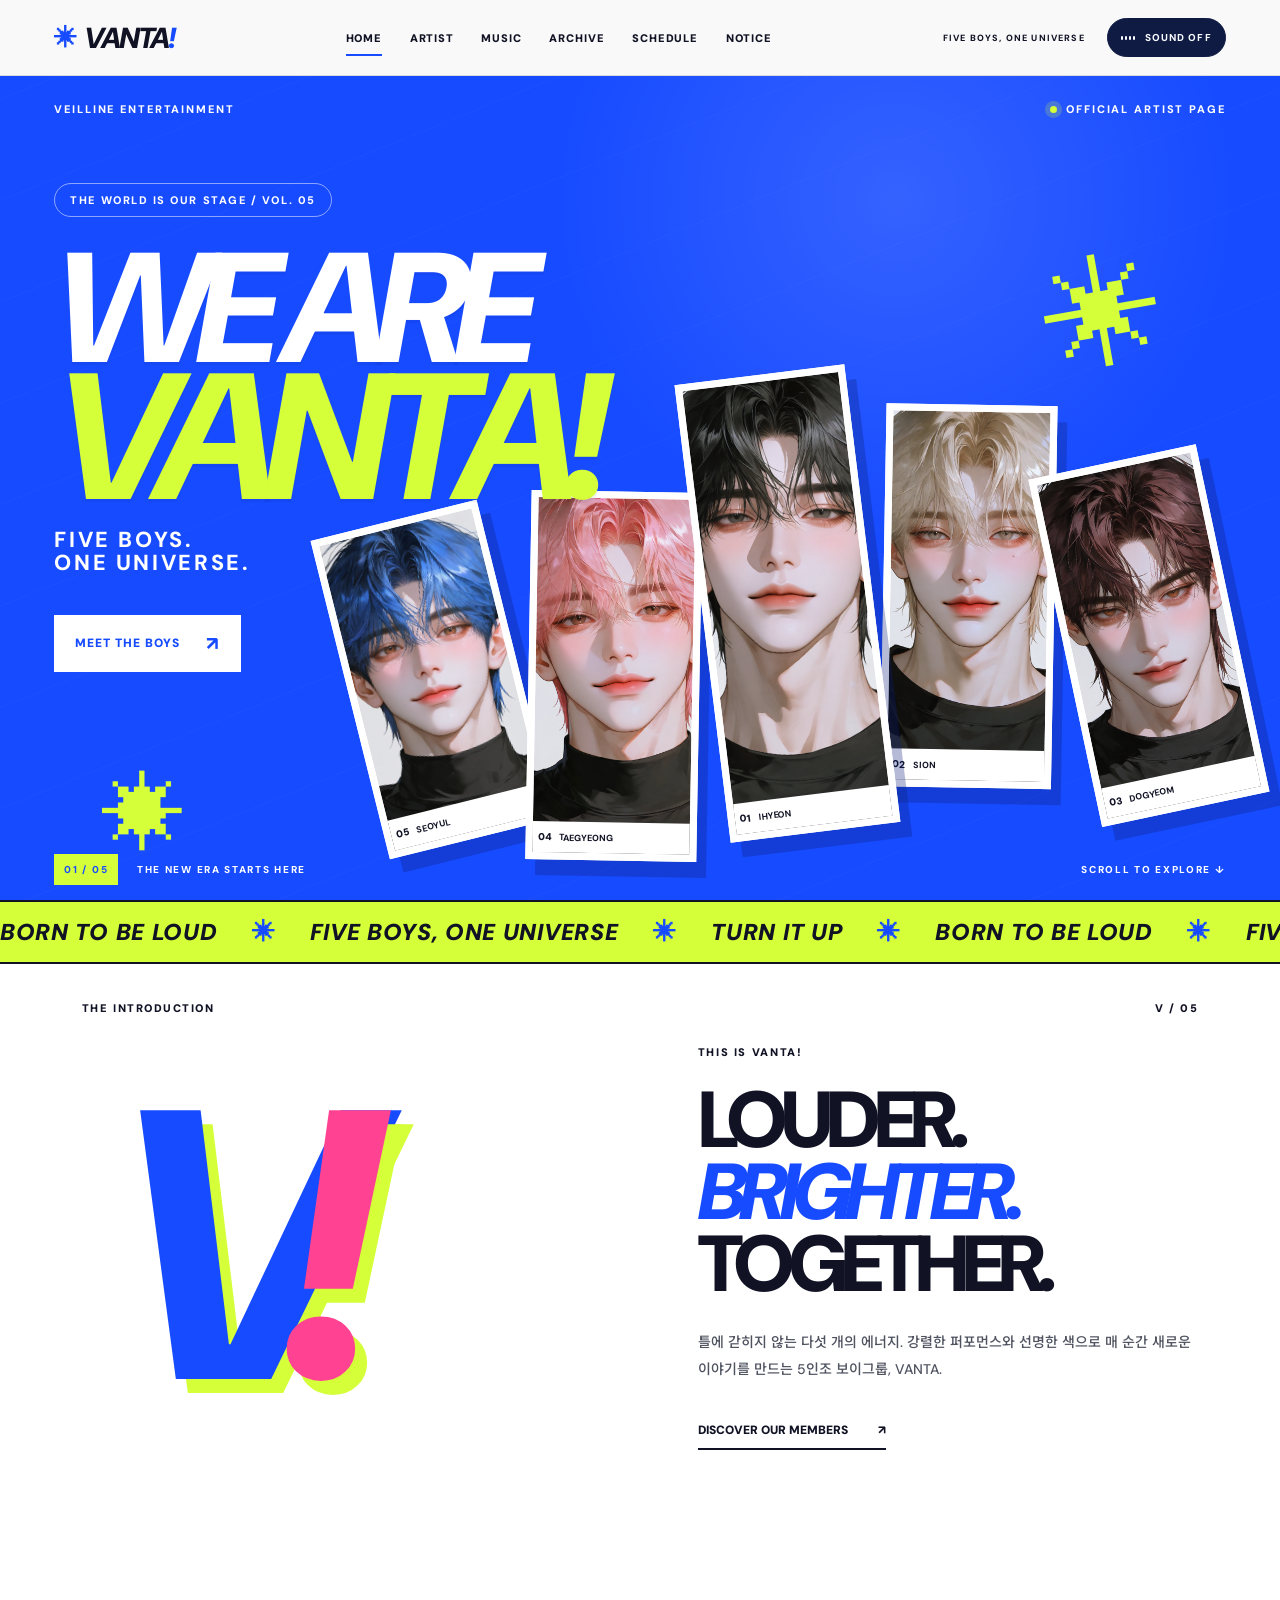
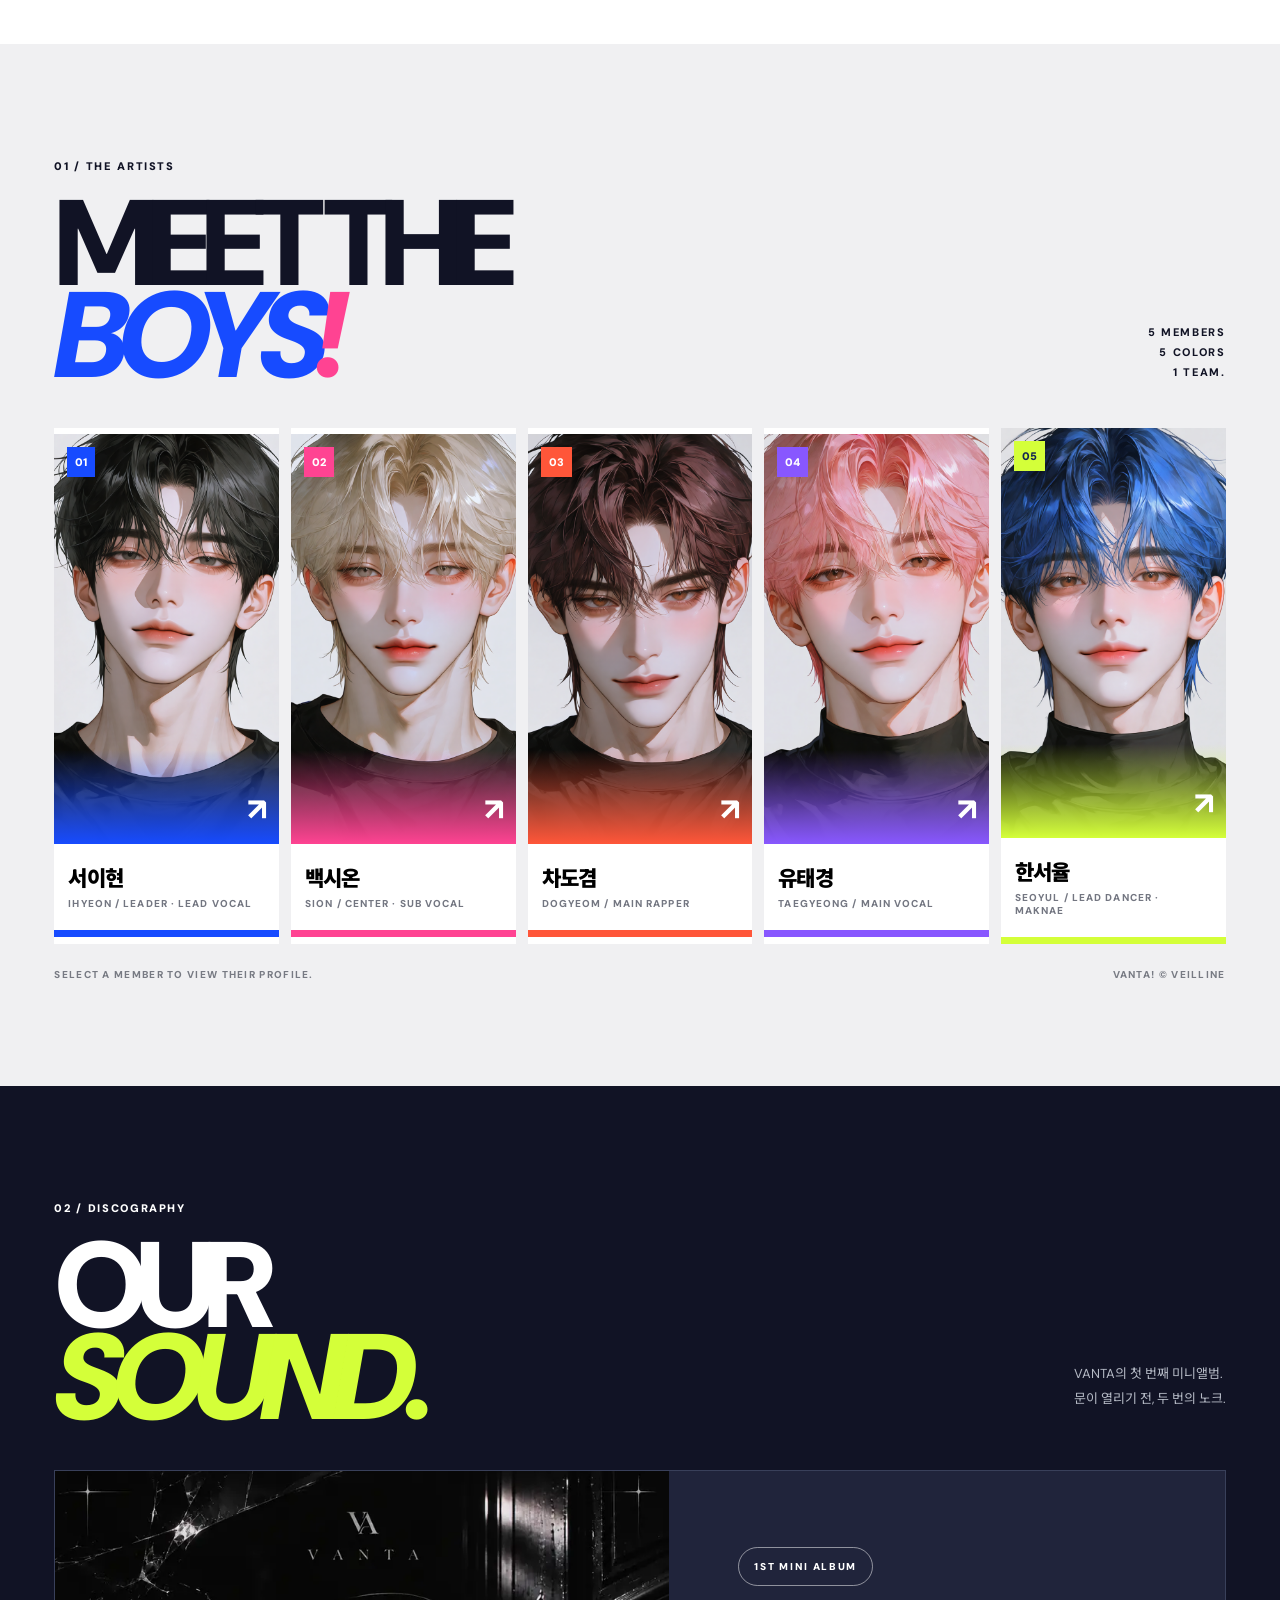
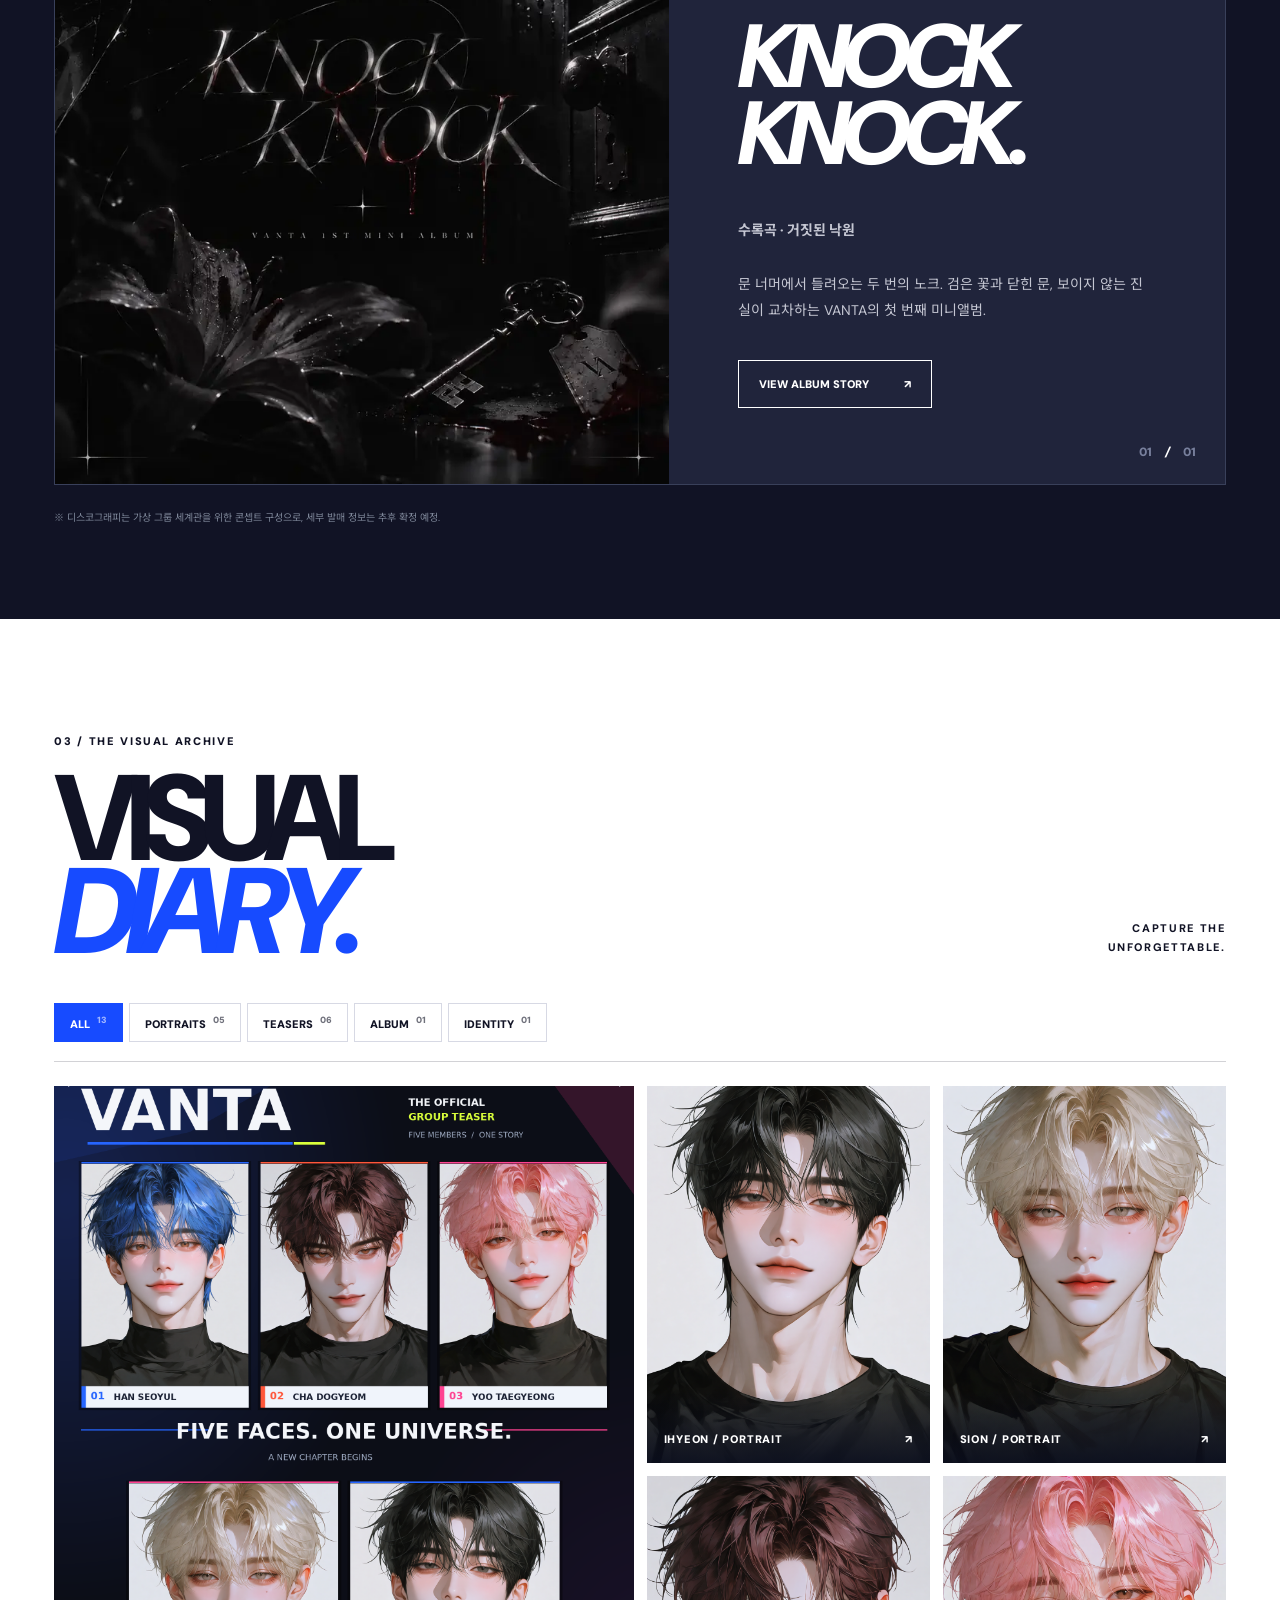
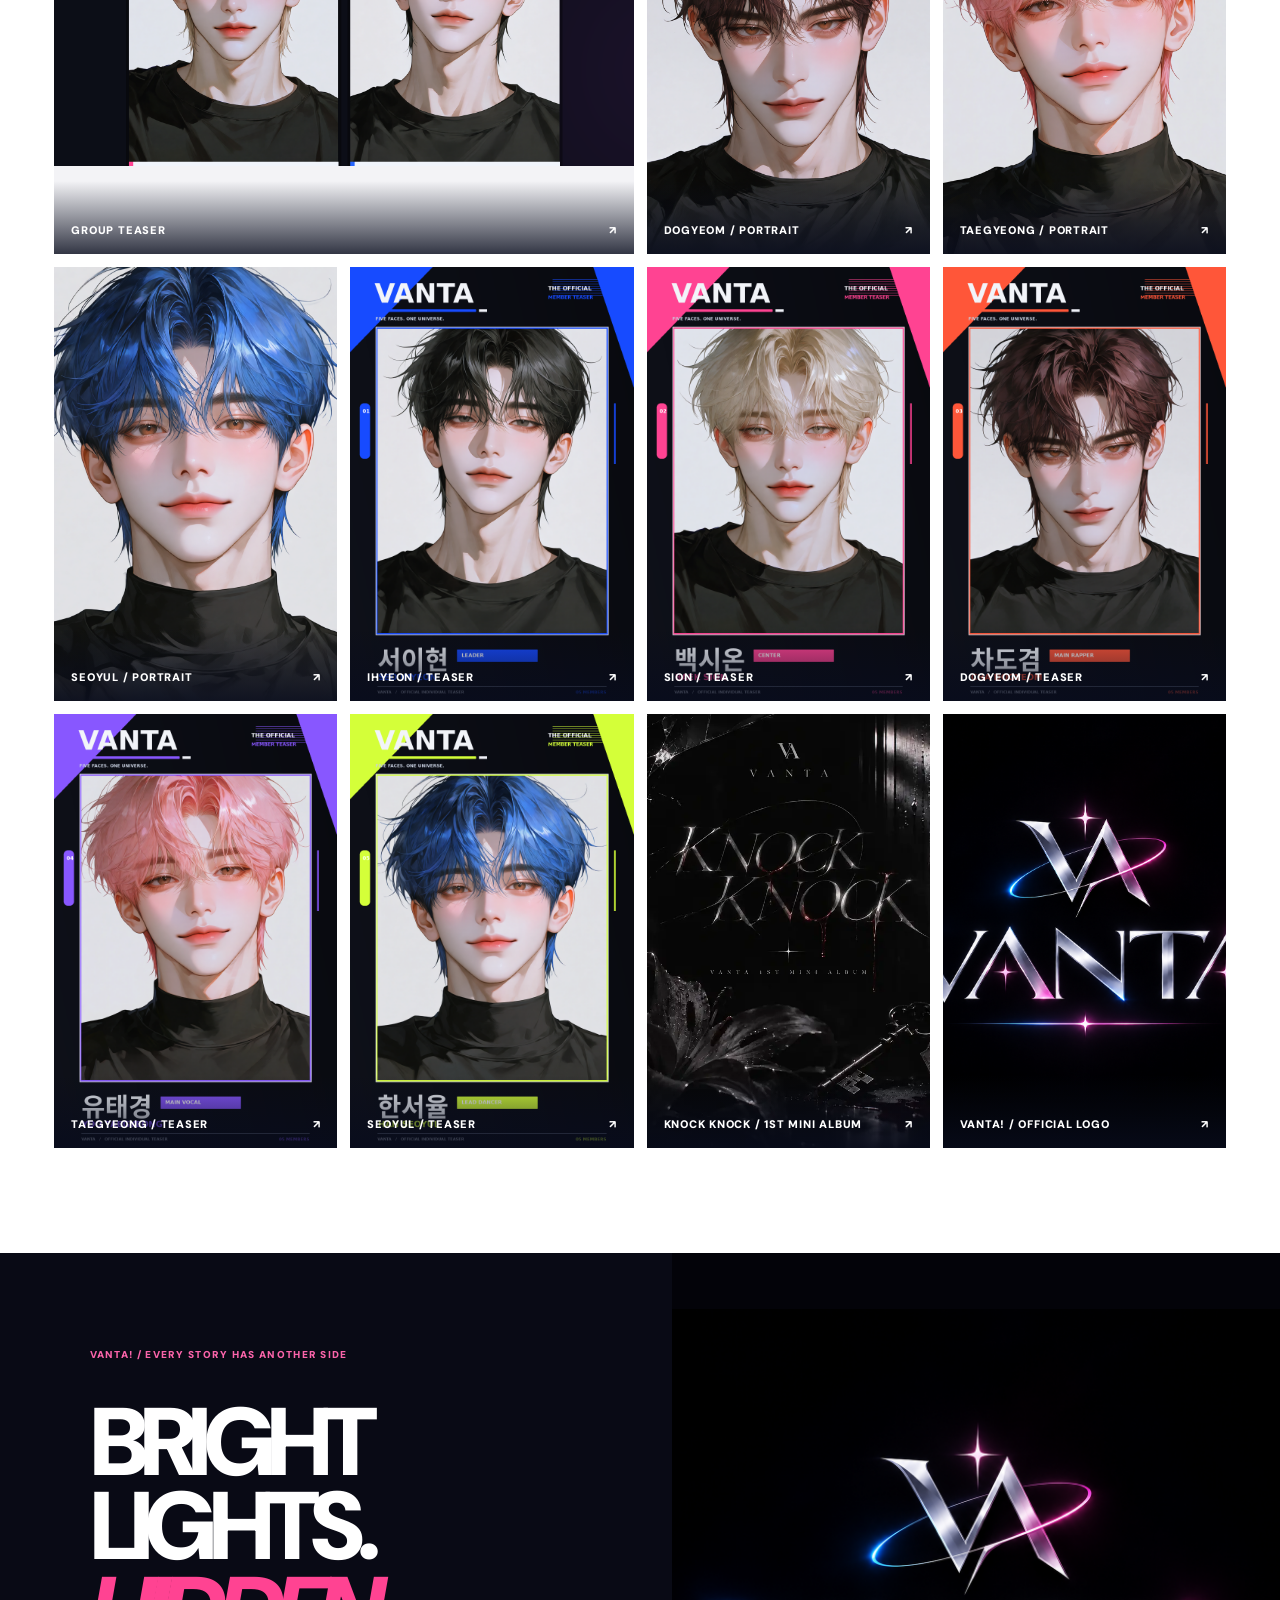
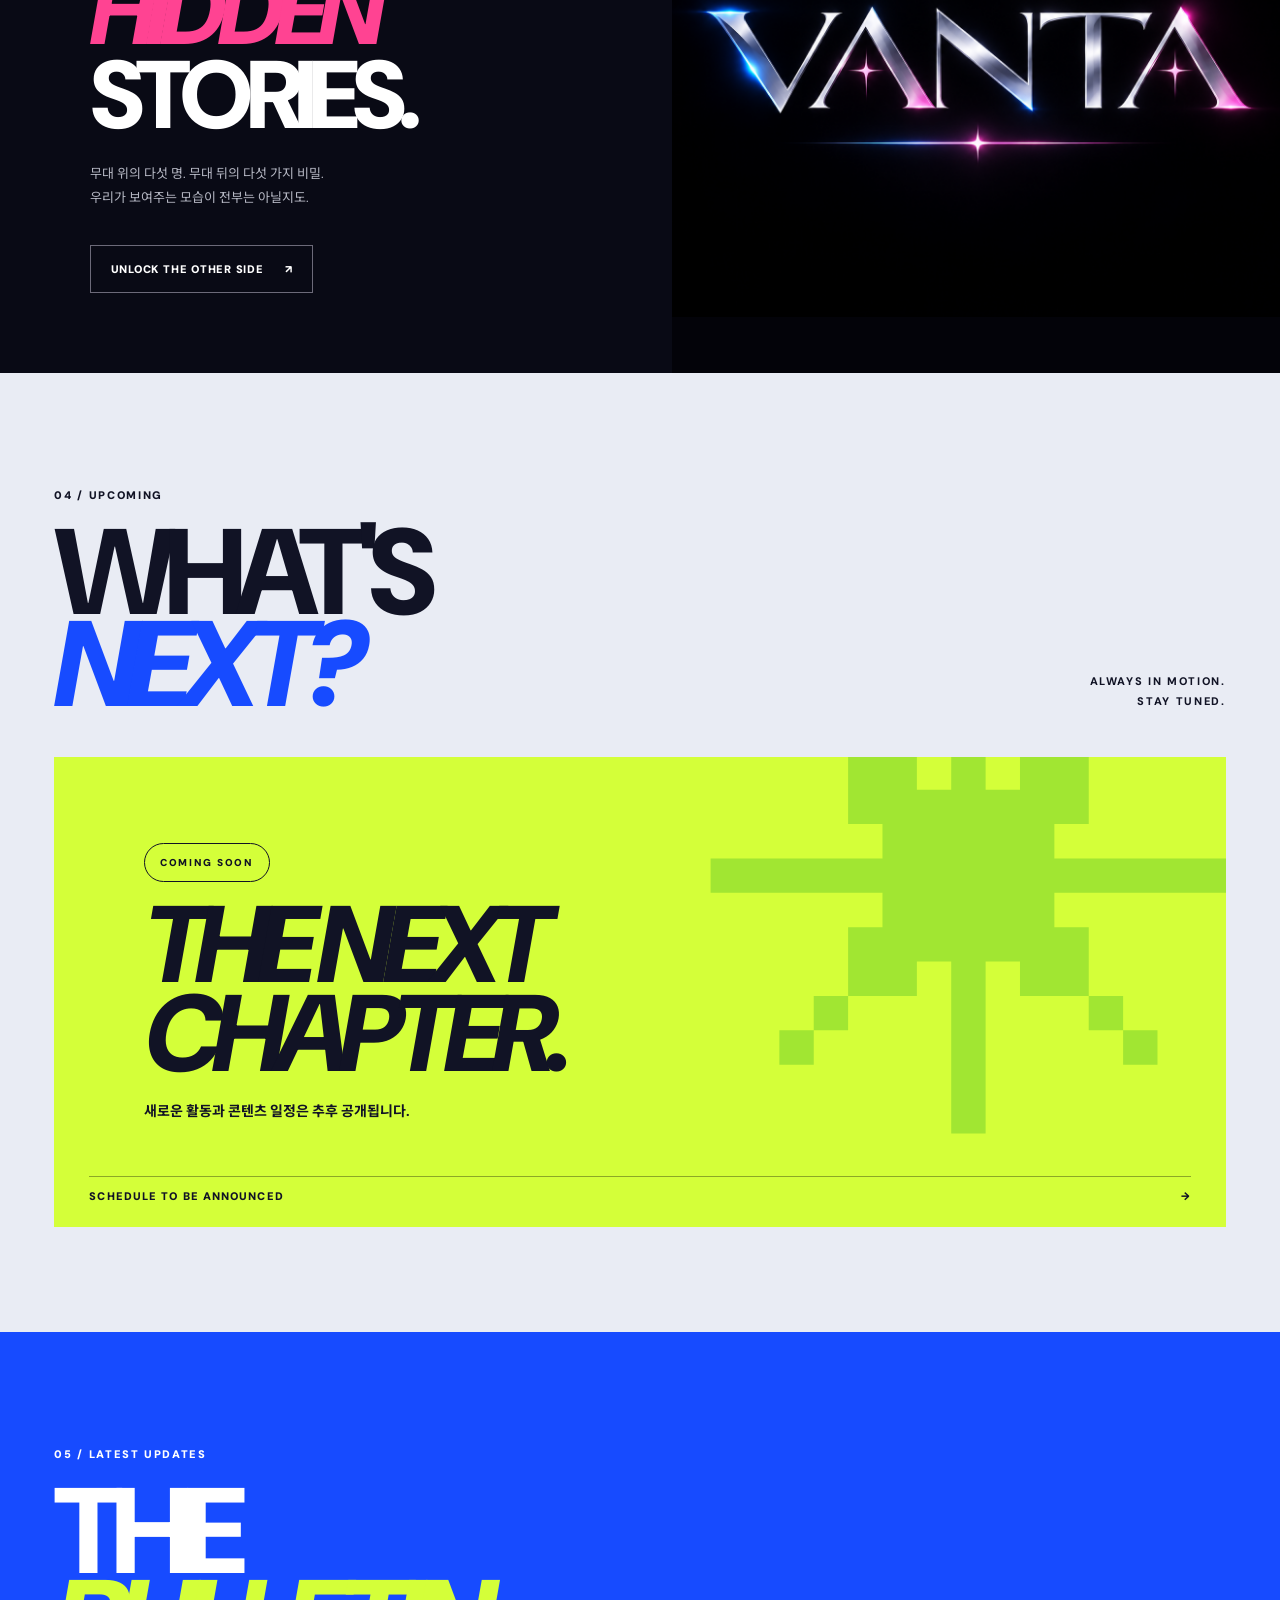
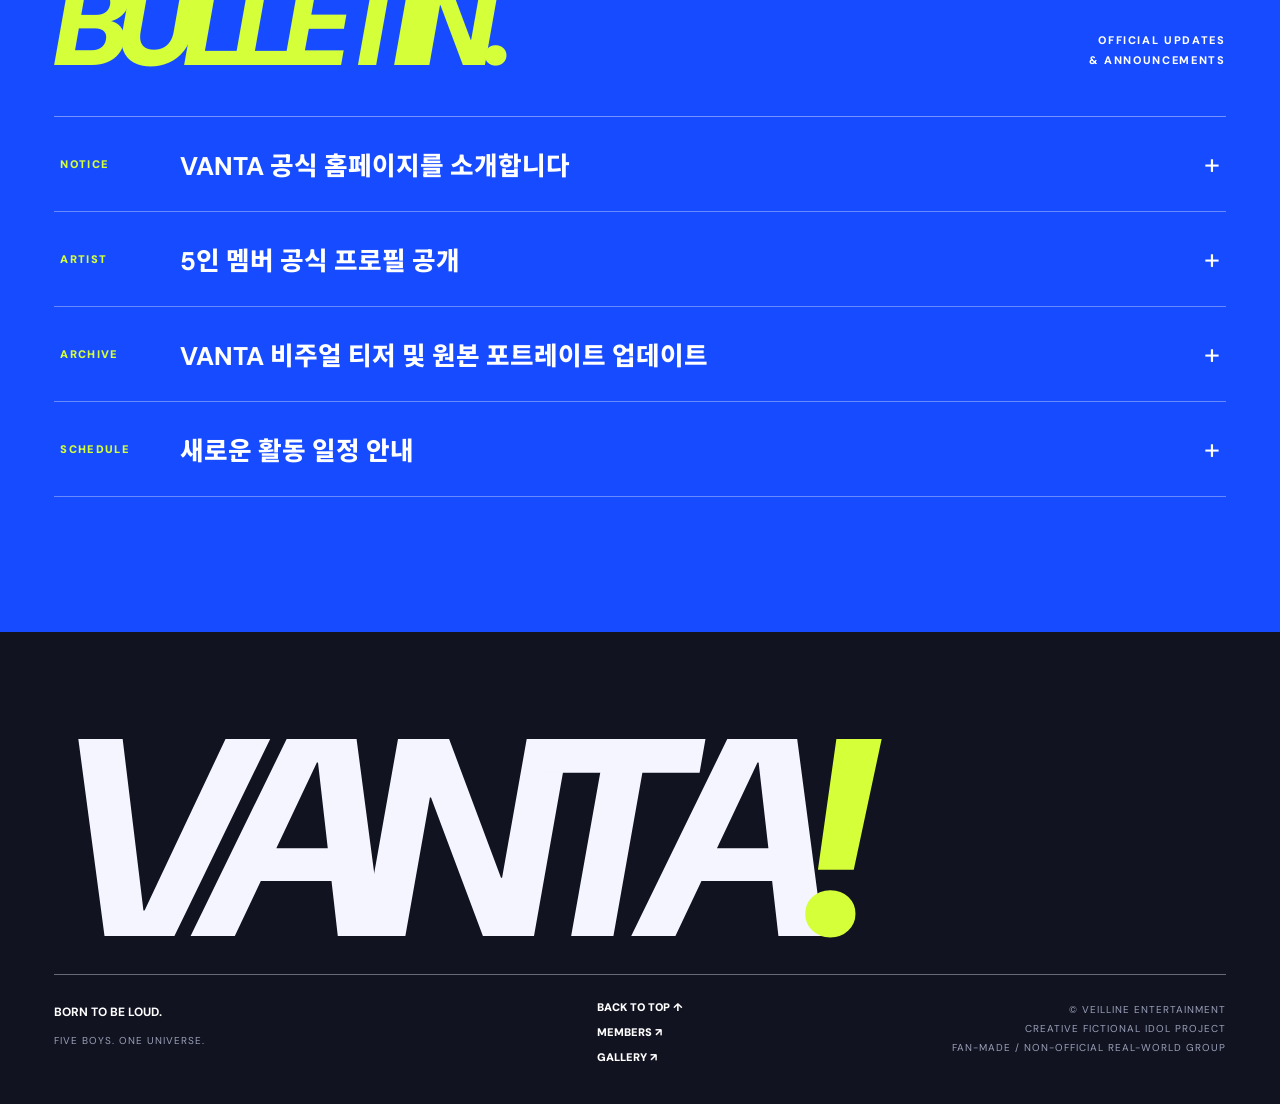
==== commit 3c6b8f9a: "Correct KNOCK KNOCK song title to 거짓된 낙원" ====
--- a/index.html
+++ b/index.html
@@ -63,7 +63,7 @@
     </section>
 
     <section id="music" class="music section-anchor"><div class="section-head light"><div><div class="eyebrow">02 / DISCOGRAPHY</div><h2>OUR<br><em>SOUND.</em></h2></div><p class="section-copy">VANTA의 첫 번째 미니앨범.<br>문이 열리기 전, 두 번의 노크.</p></div>
-      <div class="release-feature"><div class="release-art knock-feature-art"><img id="knockCover" src="[data-uri]" alt="VANTA KNOCK KNOCK 첫 번째 미니앨범 커버" /></div><div class="release-description"><span class="capsule">1ST MINI ALBUM</span><h3>KNOCK<br>KNOCK.</h3><p>문 너머에서 들려오는 두 번의 노크. 검은 꽃과 닫힌 문, 보이지 않는 진실이 교차하는 VANTA의 첫 번째 미니앨범.</p><button type="button" class="outlined-button" data-album="knockknock">VIEW ALBUM STORY <span aria-hidden="true">↗</span></button><div class="release-num">01 <i>/</i> 01</div></div></div>
+      <div class="release-feature"><div class="release-art knock-feature-art"><img id="knockCover" src="[data-uri]" alt="VANTA KNOCK KNOCK 첫 번째 미니앨범 커버" /></div><div class="release-description"><span class="capsule">1ST MINI ALBUM</span><h3>KNOCK<br>KNOCK.</h3><p><strong>수록곡 · 거짓된 낙원</strong></p><p>문 너머에서 들려오는 두 번의 노크. 검은 꽃과 닫힌 문, 보이지 않는 진실이 교차하는 VANTA의 첫 번째 미니앨범.</p><button type="button" class="outlined-button" data-album="knockknock">VIEW ALBUM STORY <span aria-hidden="true">↗</span></button><div class="release-num">01 <i>/</i> 01</div></div></div>
       <div class="music-grid" id="musicGrid"></div>
       <p class="development-note">※ 디스코그래피는 가상 그룹 세계관을 위한 콘셉트 구성으로, 세부 발매 정보는 추후 확정 예정.</p>
     </section>
@@ -94,7 +94,7 @@
   {id:'seoyul',name:'한서율',latin:'HAN SEOYUL',english:'SEOYUL',number:'05',role:'LEAD DANCER · MAKNAE',color:'#D4FF39',image:'assets/han-seoyul.png',teaser:'assets/teaser-seoyul.png',description:'발랄한 에너지와 생동감 넘치는 움직임으로 무대에 활기를 더하는 막내. 기대를 뛰어넘는 반전 매력의 소유자.',keywords:['DANCE','ENERGY','PLAYFUL'],mood:'THE WILD CARD'}
 ];
 const albums = [
-  {id:'knockknock',name:'KNOCK KNOCK',chapter:'1ST MINI ALBUM',color:'#18191D',fg:'#D7D8DF',label:'THE DOOR IS NOT LOCKED.',cover:albumCoverUrl,description:'문 너머에서 들려오는 두 번의 노크. 검은 꽃과 닫힌 문, 보이지 않는 진실이 교차하는 VANTA의 첫 번째 미니앨범. 섬뜩하면서도 몽환적인 분위기를 담았다.'}
+  {id:'knockknock',name:'KNOCK KNOCK',chapter:'1ST MINI ALBUM',color:'#18191D',fg:'#D7D8DF',label:'THE DOOR IS NOT LOCKED.',song:'거짓된 낙원',cover:albumCoverUrl,description:'문 너머에서 들려오는 두 번의 노크. 검은 꽃과 닫힌 문, 보이지 않는 진실이 교차하는 VANTA의 첫 번째 미니앨범. 섬뜩하면서도 몽환적인 분위기를 담았다.'}
 ];
 const notices = [
   {tag:'NOTICE',title:'VANTA 공식 홈페이지를 소개합니다',body:'VANTA의 그룹 소개, 멤버 프로필, 디스코그래피 콘셉트와 비주얼 아카이브를 한곳에서 확인할 수 있는 공식 프로젝트 홈페이지입니다.'},
@@ -121,7 +121,7 @@
 function showDialog(html){lastFocused=document.activeElement;dialogContent.innerHTML=html;overlay.hidden=false;document.body.classList.add('lock-scroll');closeDialog.focus();}
 function hideDialog(){overlay.hidden=true;document.body.classList.remove('lock-scroll');dialogContent.innerHTML='';if(lastFocused&&lastFocused.focus)lastFocused.focus();}
 function memberDialog(id){const idx=members.findIndex(m=>m.id===id);const m=members[idx];if(!m)return;const next=members[(idx+1)%members.length];const prev=members[(idx-1+members.length)%members.length];showDialog(`<div class="profile-dialog" style="--member-color:${m.color}"><div class="profile-visual"><img src="${m.image}" alt="${m.name} 단독 초상화"><span>${m.number} / 05 · ${m.mood}</span></div><div class="profile-text"><div class="eyebrow">VANTA! / OFFICIAL MEMBER PROFILE</div><h2 id="dialogTitle">${m.name}<br><em>${m.english}.</em></h2><div class="profile-role">${m.role}</div><div class="profile-description">${m.description}</div><div class="profile-tags">${m.keywords.map(t=>`<span>${t}</span>`).join('')}</div><div class="profile-color"><div class="profile-swatch"></div>SIGNATURE COLOR / ${m.color.toUpperCase()}</div><a class="profile-photo-link" href="${m.teaser}" download="VANTA_${m.english}_TEASER.png">PERSONAL TEASER IMAGE ↓</a><div class="profile-next"><button type="button" data-profile-nav="${prev.id}">← PREV</button><button type="button" data-profile-nav="${next.id}">NEXT MEMBER →</button></div></div></div>`);}
-function albumDialog(id){const a=albums.find(v=>v.id===id);if(!a)return;showDialog(`<div class="album-dialog"><img class="album-dialog-cover" src="${a.cover}" alt="${a.name} 앨범 커버" /><div class="eyebrow">${a.chapter} / VANTA! DISCOGRAPHY</div><h2 id="dialogTitle">${a.name}</h2><strong>${a.label}</strong><p>${a.description}</p><p>발매일 및 전체 트랙리스트는 추후 안내 예정입니다.</p></div>`);}
+function albumDialog(id){const a=albums.find(v=>v.id===id);if(!a)return;showDialog(`<div class="album-dialog"><img class="album-dialog-cover" src="${a.cover}" alt="${a.name} 앨범 커버" /><div class="eyebrow">${a.chapter} / VANTA! DISCOGRAPHY</div><h2 id="dialogTitle">${a.name}</h2><strong>${a.label}</strong><p><b>수록곡</b> · ${a.song}</p><p>${a.description}</p><p>다른 트랙과 발매일은 추후 안내 예정입니다.</p></div>`);}
 function photoDialog(index){const item=galleryEntries[index];if(!item)return;showDialog(`<div class="photo-dialog"><img src="${item.image}" alt="${item.label}"><p id="dialogTitle">${item.label}</p><a class="profile-photo-link" href="${item.image}" download style="color:#d4ff39">OPEN ORIGINAL IMAGE ↓</a></div>`);}
 document.addEventListener('click',e=>{const m=e.target.closest('[data-member]');if(m){memberDialog(m.dataset.member);return;}const p=e.target.closest('[data-profile-nav]');if(p){memberDialog(p.dataset.profileNav);return;}const a=e.target.closest('[data-album]');if(a){albumDialog(a.dataset.album);return;}const g=e.target.closest('[data-photo]');if(g){photoDialog(Number(g.dataset.photo));return;}const n=e.target.closest('[data-notice]');if(n){const parent=n.parentElement;const open=parent.classList.toggle('is-open');n.setAttribute('aria-expanded',String(open));parent.querySelector('.notice-detail').hidden=!open;return;}});
 closeDialog.addEventListener('click',hideDialog);overlay.querySelector('[data-close]').addEventListener('click',hideDialog);document.addEventListener('keydown',e=>{if(e.key==='Escape'&&!overlay.hidden)hideDialog();if(e.key==='Tab'&&!overlay.hidden){const focusable=[...overlay.querySelectorAll('a[href],button:not([disabled])')].filter(el=>el.offsetParent!==null);if(focusable.length){const first=focusable[0],last=focusable[focusable.length-1];if(e.shiftKey&&document.activeElement===first){e.preventDefault();last.focus();}else if(!e.shiftKey&&document.activeElement===last){e.preventDefault();first.focus();}}}});
--- a/style.css
+++ b/style.css
@@ -27,3 +27,12 @@
 @media(max-width:1060px){.header-caption{display:none;}.header-right{gap:10px;}}
 @media(max-width:640px){.bgm-toggle{padding:9px 10px;font-size:9px;min-height:36px;gap:6px}.header-right{gap:8px;}}
 @media(prefers-reduced-motion:reduce){.bgm-toggle .bgm-icon i{animation:none!important;}}
+
+/* KNOCK KNOCK — only confirmed VANTA album */
+.release-art.knock-feature-art{padding:0;display:block;background:#050507;min-height:540px}
+.release-art.knock-feature-art::before,.release-art.knock-feature-art::after{display:none}
+.release-art.knock-feature-art img{height:100%;min-height:540px;width:100%;object-fit:cover;display:block}
+.music-grid:empty{display:none}
+.album-dialog-cover{display:block;width:min(420px,100%);aspect-ratio:1;object-fit:contain;margin:0 auto 35px;box-shadow:0 16px 44px rgba(0,0,0,.16)}
+.album-dialog h2{color:#161820}
+@media(max-width:640px){.release-art.knock-feature-art,.release-art.knock-feature-art img{min-height:360px}}
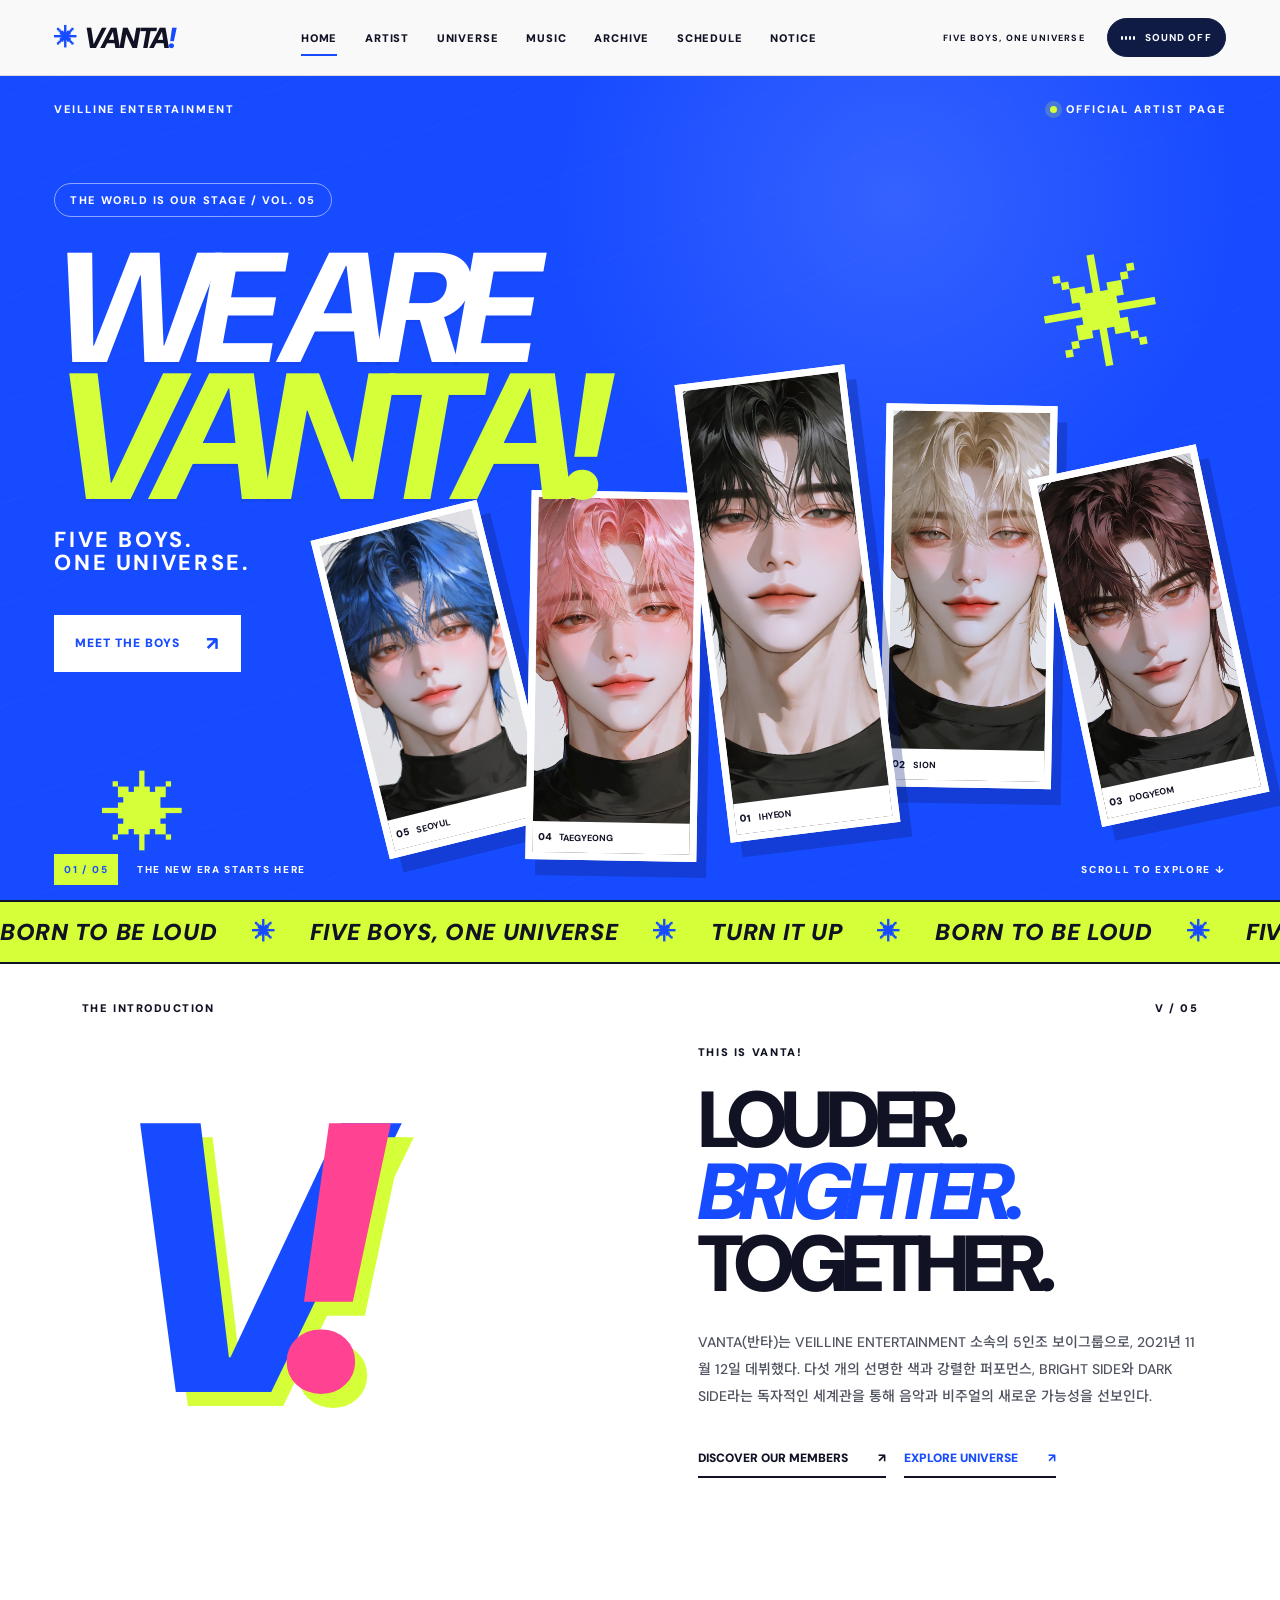
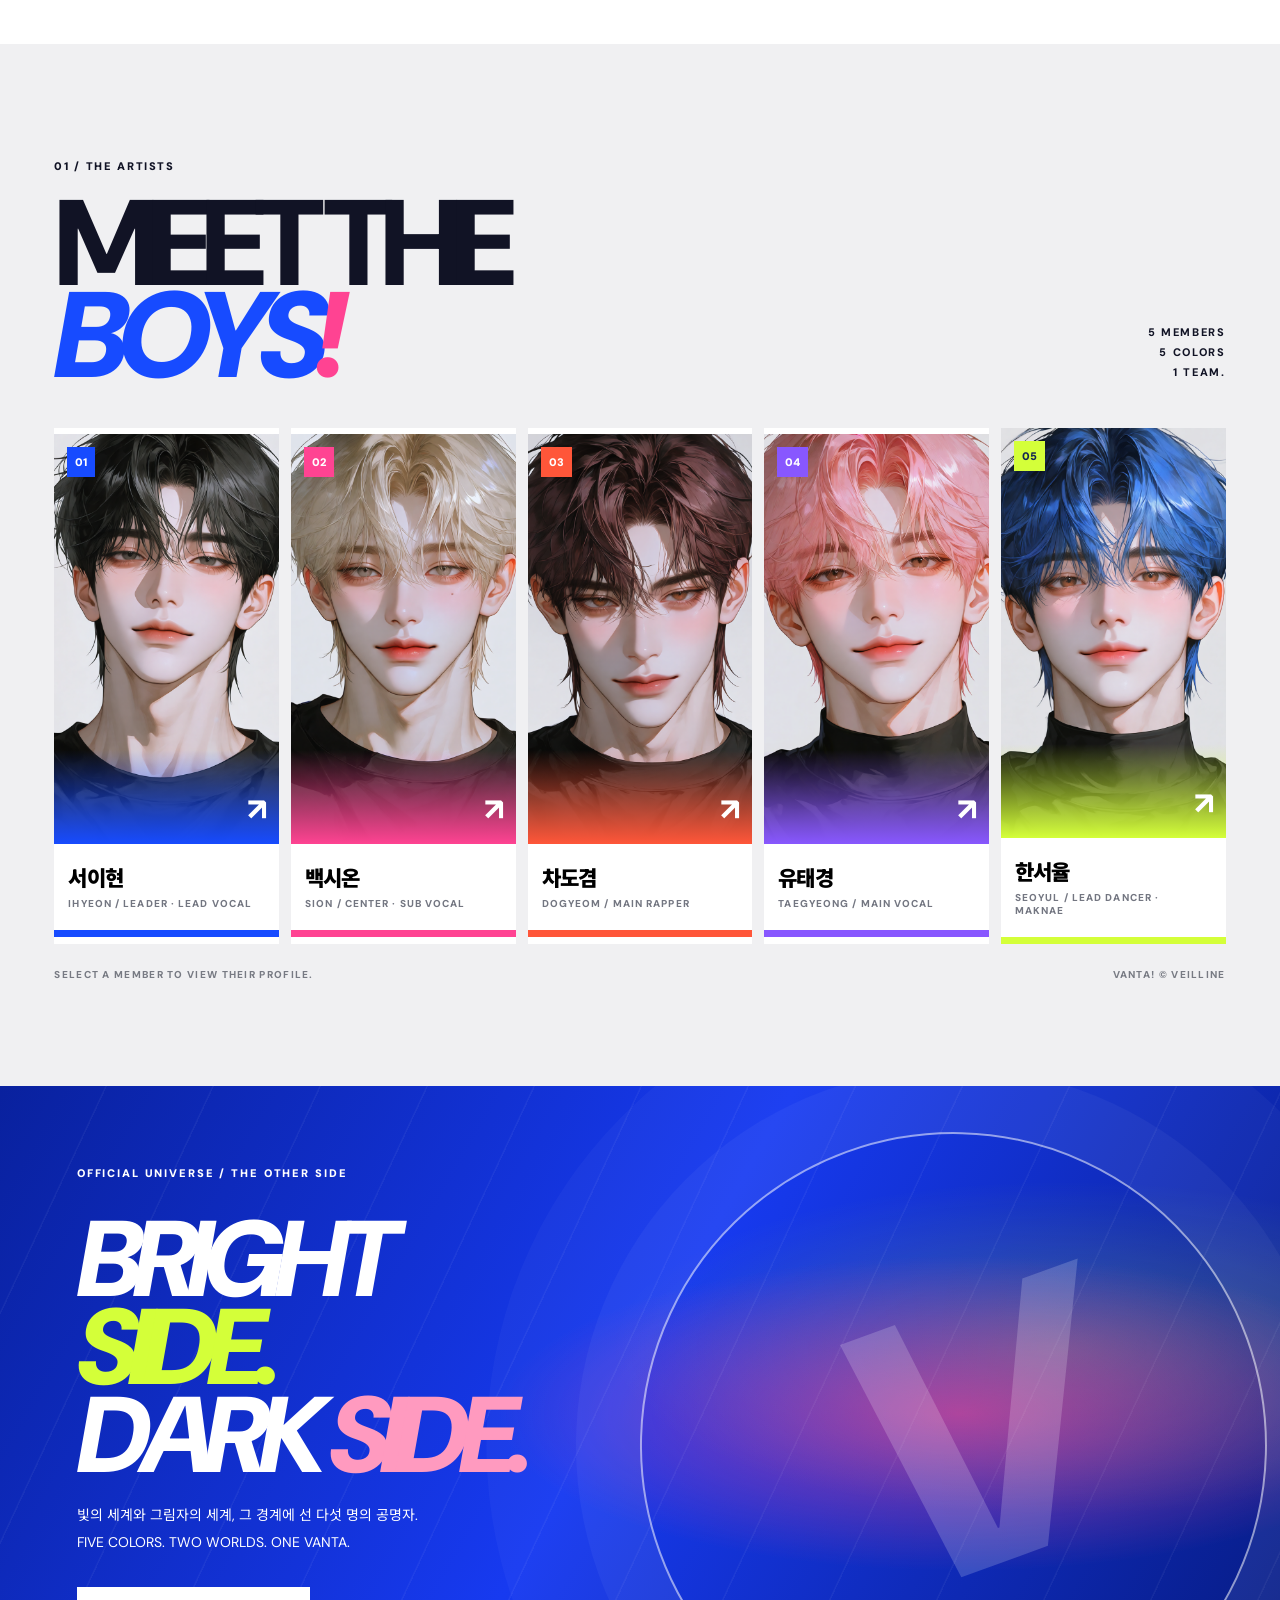
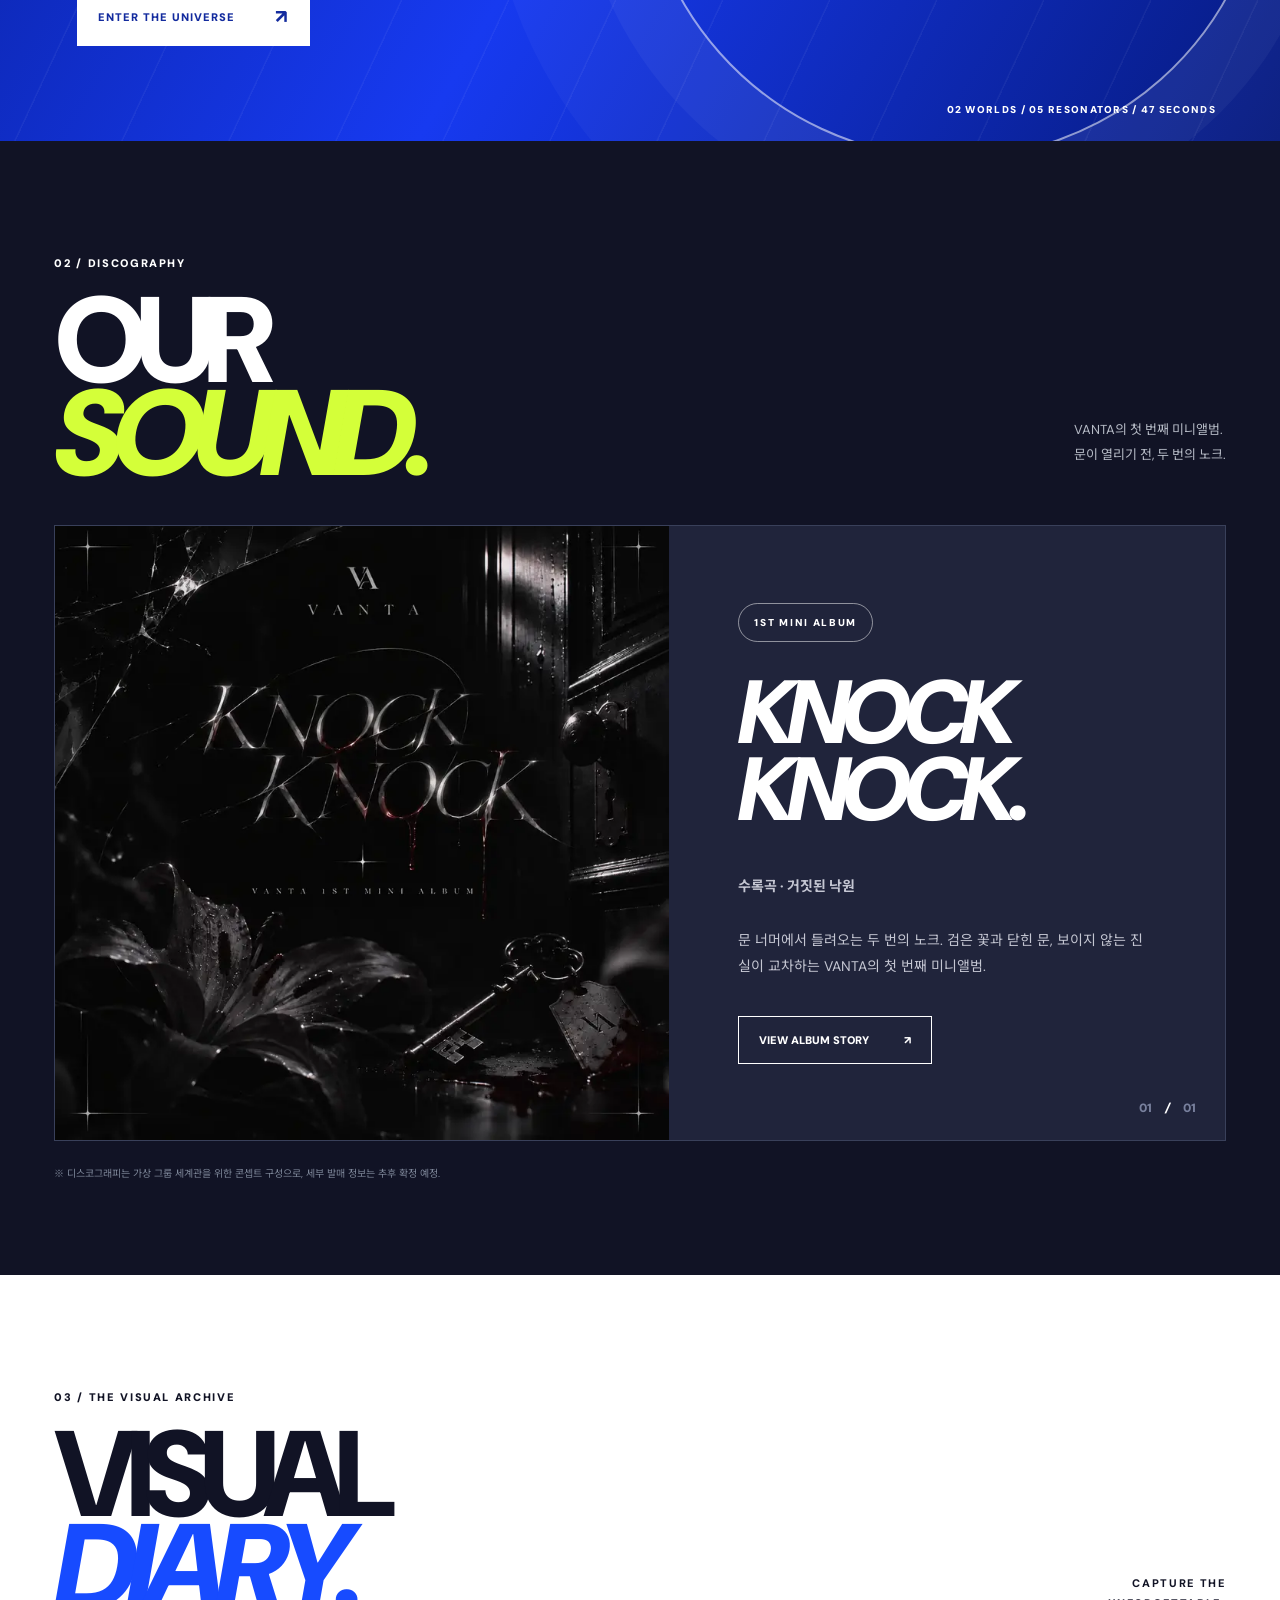
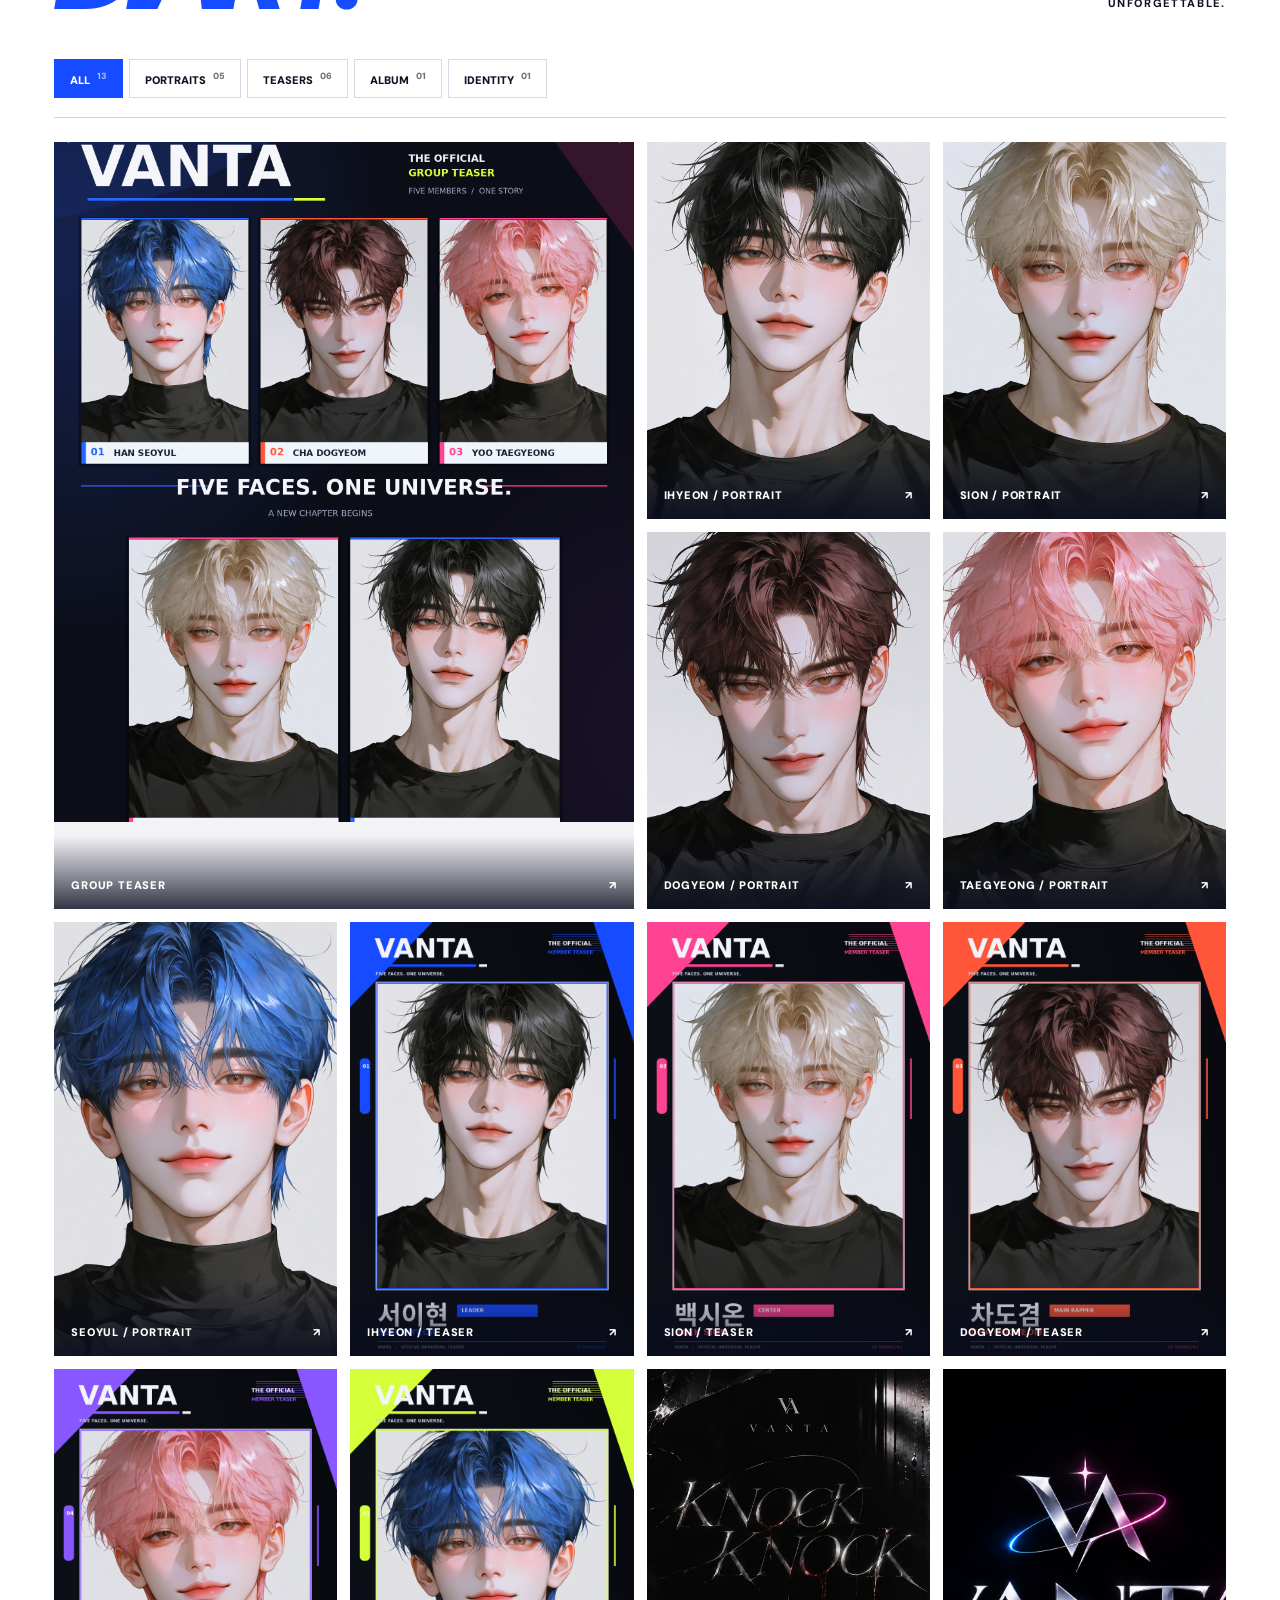
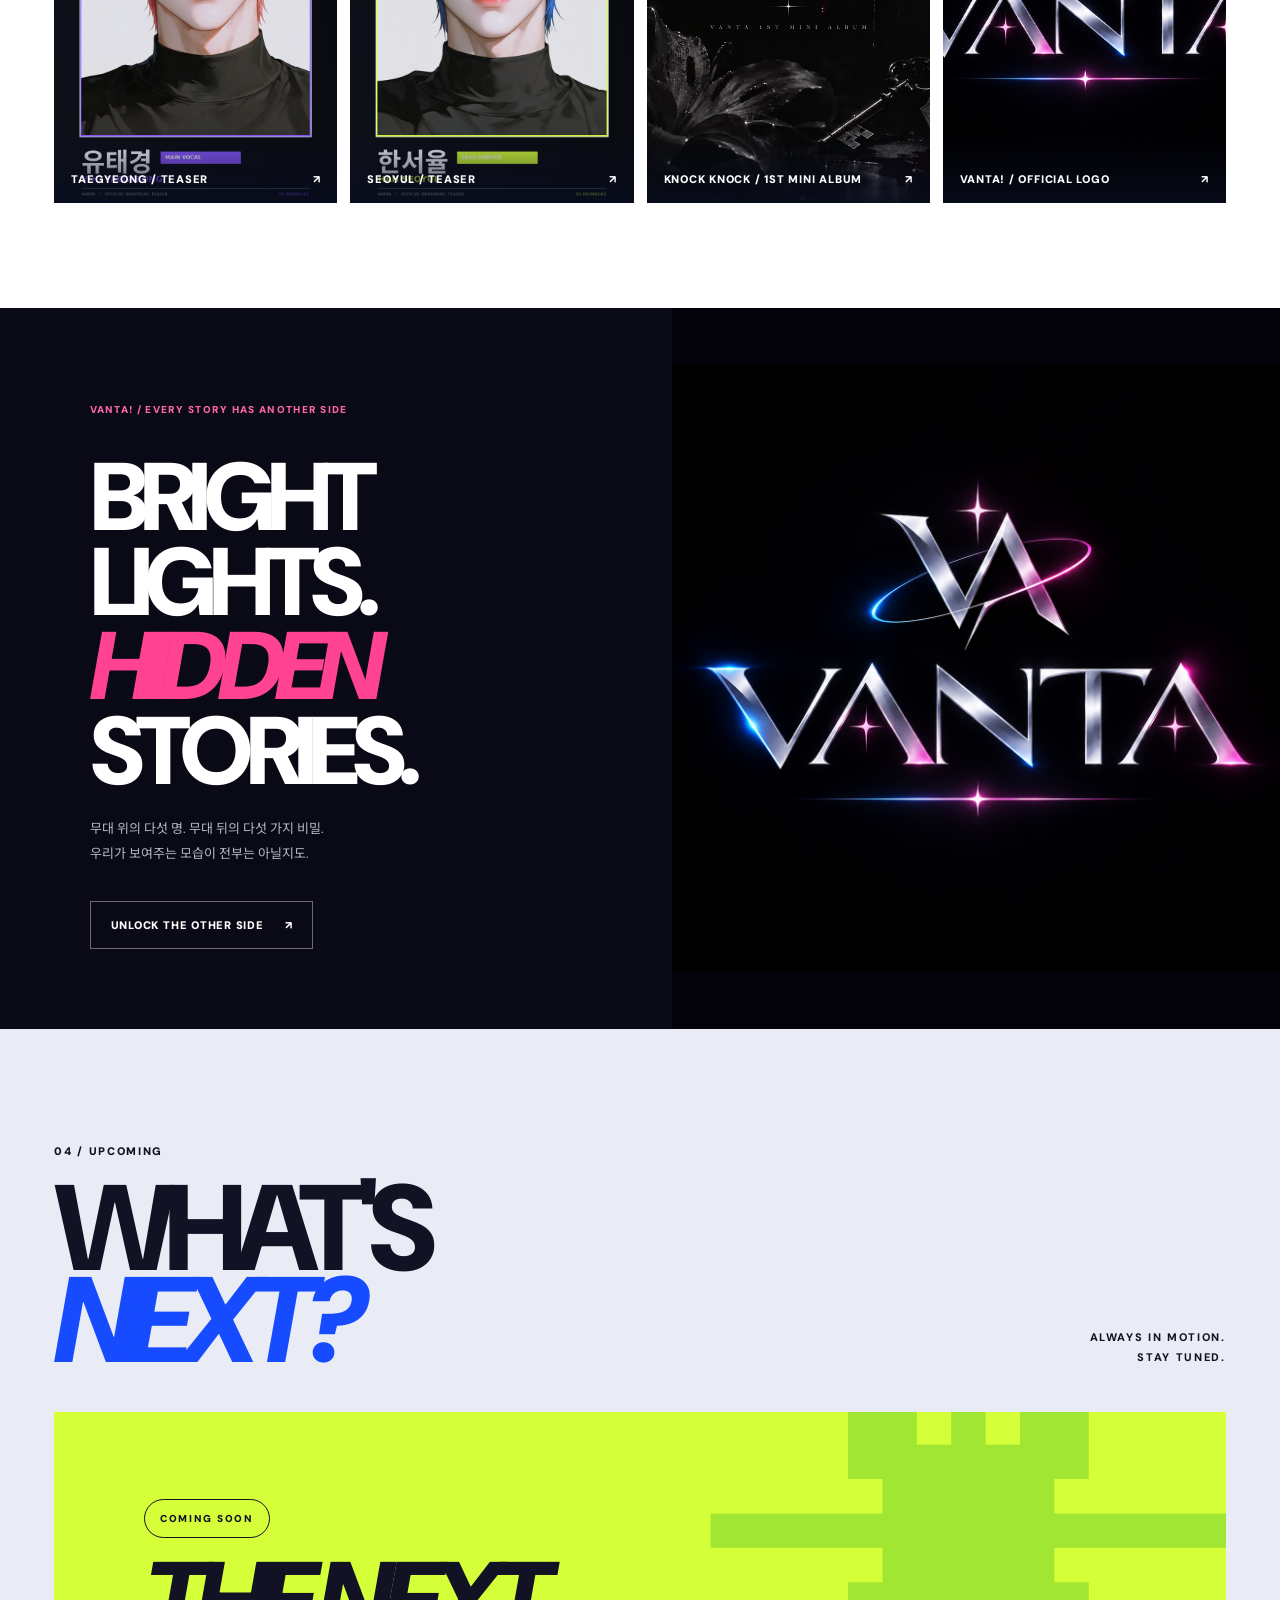
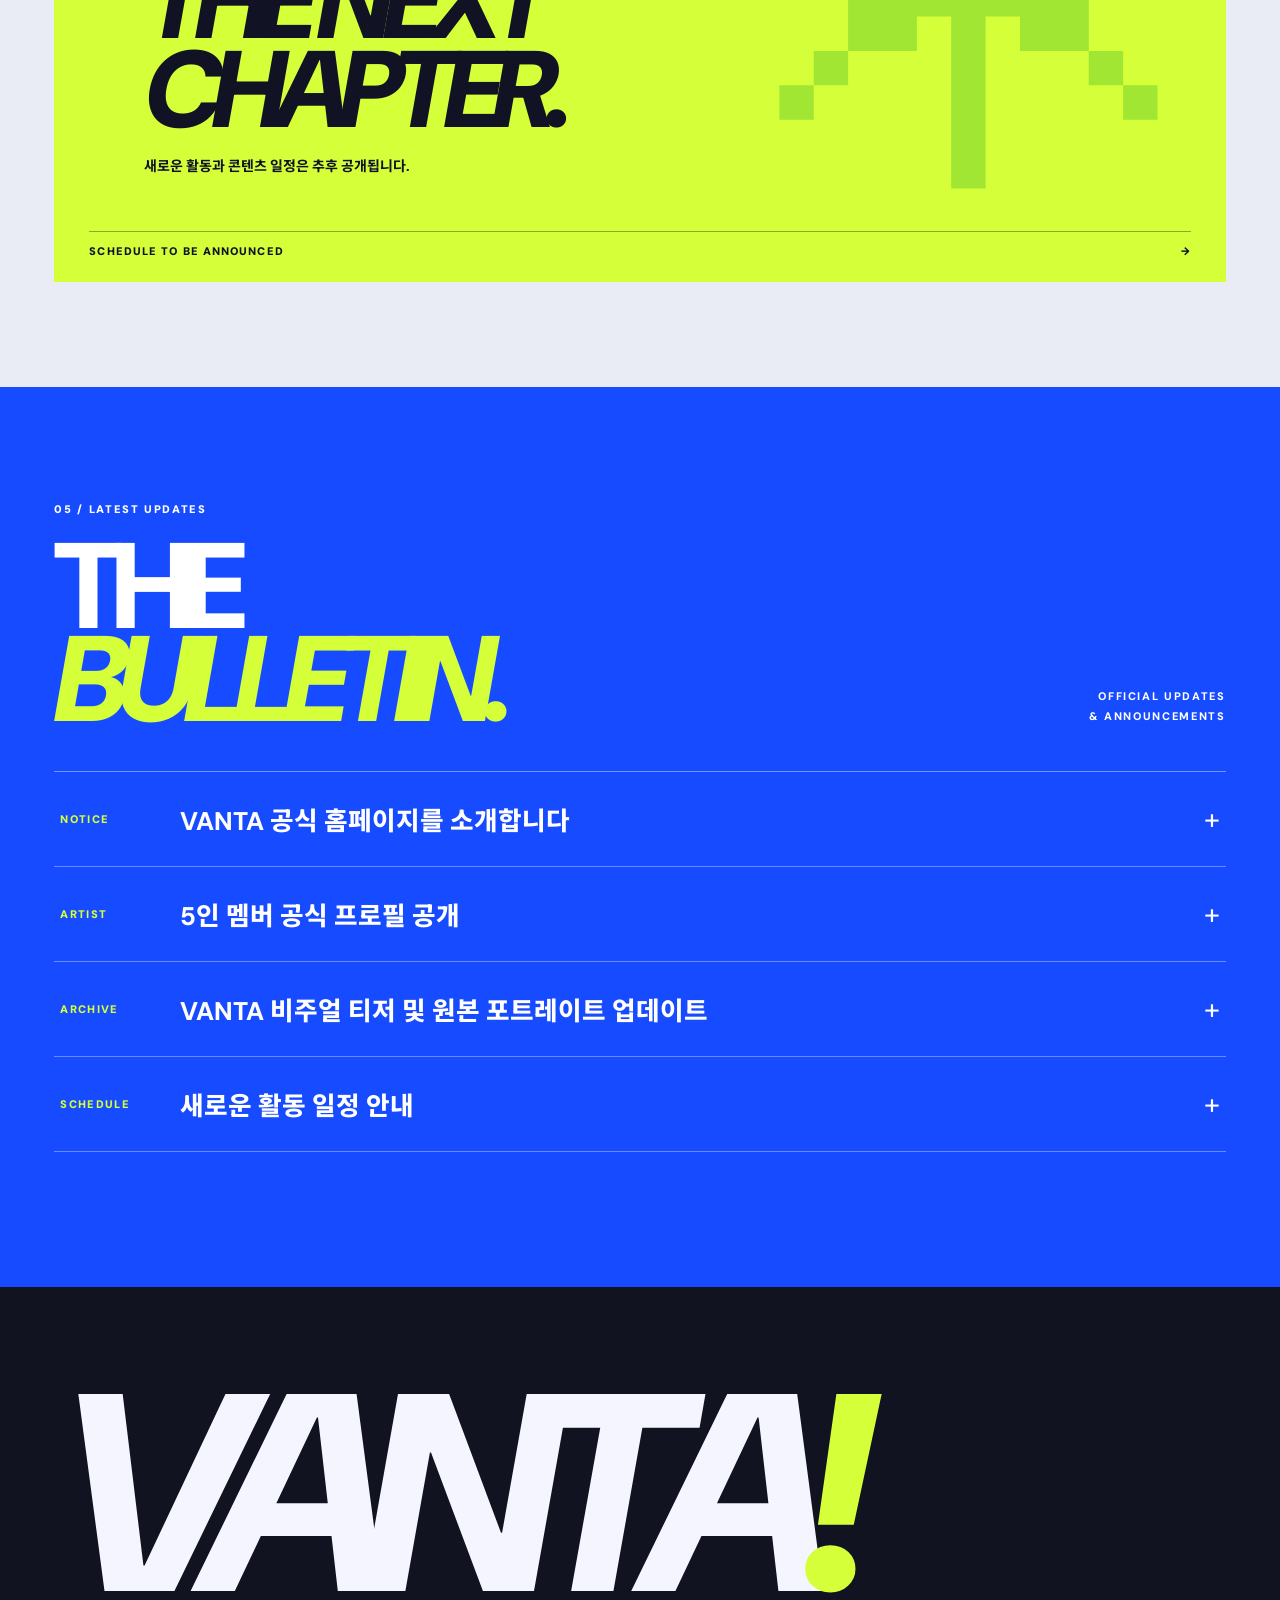
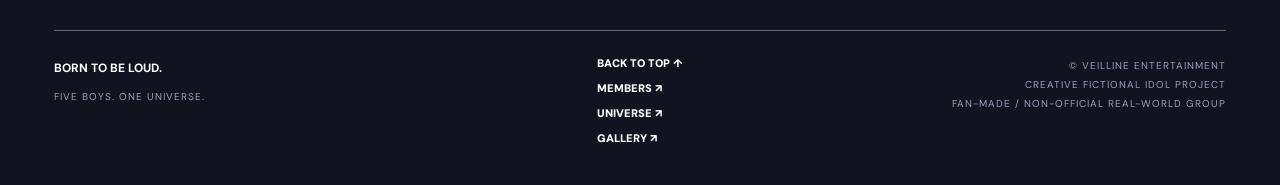
==== commit e620a928: "Link VANTA official universe and add Bright Dark entrance to homepage" ====
--- a/index.html
+++ b/index.html
@@ -24,6 +24,14 @@
 .album-dialog h2{color:#161820}
 @media(max-width:640px){.release-art.knock-feature-art,.release-art.knock-feature-art img{min-height:360px}}
 
+
+/* VANTA THE OTHER SIDE — homepage universe entrance */
+@media(min-width:901px) and (max-width:1160px){.desktop-nav{gap:12px}.desktop-nav a{font-size:10px}.header-right{gap:10px}.site-header{padding-left:2.6vw;padding-right:2.6vw}}
+.universe-promo{color:#fff;background:radial-gradient(ellipse at 75% 50%,rgba(255,67,146,.62),transparent 34%),radial-gradient(ellipse at 83% 40%,rgba(212,255,57,.24),transparent 30%),linear-gradient(120deg,#09219e,#173af0 48%,#061a7e);position:relative;isolation:isolate;overflow:hidden;min-height:570px;padding:80px max(30px,6vw) 95px;display:flex;align-items:center}
+.universe-promo:before{content:'';position:absolute;inset:0;z-index:-1;background:repeating-linear-gradient(115deg,transparent 0 95px,rgba(255,255,255,.047) 96px 97px)}
+.uni-promo-content{z-index:2;position:relative}.uni-promo-eyebrow{font-size:11px;font-weight:900;letter-spacing:.17em}.universe-promo h2{font-weight:900;font-size:clamp(60px,8.4vw,144px);line-height:.82;letter-spacing:-.095em;font-style:italic;margin:35px 0 23px}.universe-promo h2 em{color:#d4ff39}.universe-promo h2 i{color:#ff9abf}.universe-promo p{font-size:14px;line-height:1.9;max-width:500px}.uni-promo-link{display:inline-flex;align-items:center;gap:40px;background:#fff;color:#132b9e;font-size:11px;font-weight:900;letter-spacing:.09em;padding:17px 21px;margin-top:18px}.uni-promo-link span{font-size:19px}.uni-promo-orbit{position:absolute;z-index:0;right:1%;top:7%;width:min(49vw,670px);aspect-ratio:1;border-radius:50%;border:2px solid rgba(255,255,255,.55);box-shadow:0 0 0 5vw rgba(255,255,255,.04),0 0 0 12vw rgba(255,255,255,.03);display:grid;place-items:center;transform:rotate(-20deg)}.uni-promo-orbit span{font-style:italic;font-size:clamp(200px,29vw,450px);font-weight:900;color:rgba(255,255,255,.18);letter-spacing:-.13em}.uni-promo-counter{position:absolute;right:max(24px,5vw);bottom:25px;font-weight:900;font-size:10px;letter-spacing:.13em}
+@media(max-width:640px){.universe-promo{min-height:575px;padding:80px 20px 75px}.universe-promo h2{font-size:clamp(60px,14vw,102px)}.uni-promo-orbit{right:-28%;top:13%;width:78vw;opacity:.52}.uni-promo-counter{left:20px;right:auto;font-size:8px}.universe-promo p{font-size:12px}}
+
 </style>
 </head>
 <body>
@@ -32,11 +40,11 @@
   <header class="site-header" id="siteHeader">
     <a href="#home" class="brand" aria-label="VANTA 홈페이지"><span class="brand-icon">✳</span>VANTA<span>!</span></a>
     <nav class="desktop-nav" aria-label="메인 메뉴">
-      <a href="#home" class="is-active">HOME</a><a href="#artist">ARTIST</a><a href="#music">MUSIC</a><a href="#archive">ARCHIVE</a><a href="#schedule">SCHEDULE</a><a href="#notice">NOTICE</a>
+      <a href="#home" class="is-active">HOME</a><a href="#artist">ARTIST</a><a href="universe.html">UNIVERSE</a><a href="#music">MUSIC</a><a href="#archive">ARCHIVE</a><a href="#schedule">SCHEDULE</a><a href="#notice">NOTICE</a>
     </nav>
     <div class="header-right"><span class="header-caption">FIVE BOYS, ONE UNIVERSE</span><button class="bgm-toggle" id="bgmToggle" type="button" aria-label="배경음악 켜기" aria-pressed="false" title="배경음악 켜기"><span class="bgm-icon" aria-hidden="true"><i></i><i></i><i></i><i></i></span><span id="bgmLabel">SOUND OFF</span></button><button class="menu-trigger" id="menuTrigger" type="button" aria-expanded="false" aria-label="메뉴 열기"><span></span><span></span></button></div>
   </header>
-  <div class="mobile-menu" id="mobileMenu" aria-hidden="true"><nav aria-label="모바일 메뉴"><a href="#home">01 HOME</a><a href="#artist">02 ARTIST</a><a href="#music">03 MUSIC</a><a href="#archive">04 ARCHIVE</a><a href="#schedule">05 SCHEDULE</a><a href="#notice">06 NOTICE</a></nav><small>VANTA! / OFFICIAL PROJECT</small></div>
+  <div class="mobile-menu" id="mobileMenu" aria-hidden="true"><nav aria-label="모바일 메뉴"><a href="#home">01 HOME</a><a href="#artist">02 ARTIST</a><a href="universe.html">03 UNIVERSE</a><a href="#music">04 MUSIC</a><a href="#archive">05 ARCHIVE</a><a href="#schedule">06 SCHEDULE</a><a href="#notice">07 NOTICE</a></nav><small>VANTA! / OFFICIAL PROJECT</small></div>
 
   <main id="main">
     <section id="home" class="hero section-anchor">
@@ -55,11 +63,22 @@
 
     <div class="ticker" aria-label="그룹 슬로건"><div class="ticker-track" aria-hidden="true">BORN TO BE LOUD <span>✳</span> FIVE BOYS, ONE UNIVERSE <span>✳</span> TURN IT UP <span>✳</span> BORN TO BE LOUD <span>✳</span> FIVE BOYS, ONE UNIVERSE <span>✳</span> TURN IT UP <span>✳</span></div></div>
 
-    <section class="identity-block" aria-label="그룹 소개"><div class="section-index">THE INTRODUCTION <span>V / 05</span></div><div class="identity-content"><div class="identity-icon">V<span>!</span></div><div><div class="eyebrow">THIS IS VANTA!</div><h2>LOUDER.<br><i>BRIGHTER.</i><br>TOGETHER.</h2><p>틀에 갇히지 않는 다섯 개의 에너지. 강렬한 퍼포먼스와 선명한 색으로 매 순간 새로운 이야기를 만드는 5인조 보이그룹, VANTA.</p><a href="#artist" class="text-link">DISCOVER OUR MEMBERS <span>↗</span></a></div></div></section>
+    <section class="identity-block" aria-label="그룹 소개"><div class="section-index">THE INTRODUCTION <span>V / 05</span></div><div class="identity-content"><div class="identity-icon">V<span>!</span></div><div><div class="eyebrow">THIS IS VANTA!</div><h2>LOUDER.<br><i>BRIGHTER.</i><br>TOGETHER.</h2><p>VANTA(반타)는 VEILLINE ENTERTAINMENT 소속의 5인조 보이그룹으로, 2021년 11월 12일 데뷔했다. 다섯 개의 선명한 색과 강렬한 퍼포먼스, BRIGHT SIDE와 DARK SIDE라는 독자적인 세계관을 통해 음악과 비주얼의 새로운 가능성을 선보인다.</p><a href="#artist" class="text-link">DISCOVER OUR MEMBERS <span>↗</span></a><a href="universe.html" class="text-link" style="margin-left:18px;color:#174bff">EXPLORE UNIVERSE <span>↗</span></a></div></div></section>
 
     <section id="artist" class="artist section-anchor"><div class="section-head"><div><div class="eyebrow">01 / THE ARTISTS</div><h2>MEET THE<br><em>BOYS<span>!</span></em></h2></div><div class="section-side">5 MEMBERS<br>5 COLORS<br>1 TEAM.</div></div>
       <div class="member-grid" id="memberGrid"></div>
       <div class="artist-footer"><span>SELECT A MEMBER TO VIEW THEIR PROFILE.</span><span>VANTA! © VEILLINE</span></div>
+    </section>
+
+
+    <section class="universe-promo" aria-labelledby="uniPromoTitle">
+      <div class="uni-promo-orbit" aria-hidden="true"><span>V</span></div>
+      <div class="uni-promo-content"><div class="uni-promo-eyebrow">OFFICIAL UNIVERSE / THE OTHER SIDE</div>
+        <h2 id="uniPromoTitle">BRIGHT<br><em>SIDE.</em><br>DARK <i>SIDE.</i></h2>
+        <p>빛의 세계와 그림자의 세계, 그 경계에 선 다섯 명의 공명자.<br>FIVE COLORS. TWO WORLDS. ONE VANTA.</p>
+        <a href="universe.html" class="uni-promo-link">ENTER THE UNIVERSE <span aria-hidden="true">↗</span></a>
+      </div>
+      <span class="uni-promo-counter">02 WORLDS / 05 RESONATORS / 47 SECONDS</span>
     </section>
 
     <section id="music" class="music section-anchor"><div class="section-head light"><div><div class="eyebrow">02 / DISCOGRAPHY</div><h2>OUR<br><em>SOUND.</em></h2></div><p class="section-copy">VANTA의 첫 번째 미니앨범.<br>문이 열리기 전, 두 번의 노크.</p></div>
@@ -79,7 +98,7 @@
 
     <section id="notice" class="notice section-anchor"><div class="section-head light"><div><div class="eyebrow">05 / LATEST UPDATES</div><h2>THE<br><em>BULLETIN.</em></h2></div><div class="section-side">OFFICIAL UPDATES<br>& ANNOUNCEMENTS</div></div><div class="notice-list" id="noticeList"></div></section>
   </main>
-  <footer class="footer"><div class="footer-big">VANTA<span>!</span></div><div class="footer-cols"><div><strong>BORN TO BE LOUD.</strong><p>FIVE BOYS. ONE UNIVERSE.</p></div><div class="footer-links"><a href="#home">BACK TO TOP ↑</a><a href="#artist">MEMBERS ↗</a><a href="#archive">GALLERY ↗</a></div><div class="footer-legal">© VEILLINE ENTERTAINMENT<br>CREATIVE FICTIONAL IDOL PROJECT<br>FAN-MADE / NON-OFFICIAL REAL-WORLD GROUP</div></div></footer>
+  <footer class="footer"><div class="footer-big">VANTA<span>!</span></div><div class="footer-cols"><div><strong>BORN TO BE LOUD.</strong><p>FIVE BOYS. ONE UNIVERSE.</p></div><div class="footer-links"><a href="#home">BACK TO TOP ↑</a><a href="#artist">MEMBERS ↗</a><a href="universe.html">UNIVERSE ↗</a><a href="#archive">GALLERY ↗</a></div><div class="footer-legal">© VEILLINE ENTERTAINMENT<br>CREATIVE FICTIONAL IDOL PROJECT<br>FAN-MADE / NON-OFFICIAL REAL-WORLD GROUP</div></div></footer>
 
   <audio id="siteBgm" src="assets/vanta-bgm.mp3" loop preload="metadata" aria-label="VANTA 홈페이지 배경음악"></audio>
   <div class="overlay" id="overlay" hidden><div class="overlay-shade" data-close></div><div class="overlay-panel" role="dialog" aria-modal="true" aria-labelledby="dialogTitle"><button type="button" class="close-dialog" id="closeDialog" aria-label="닫기">✕</button><div id="dialogContent"></div></div></div>
